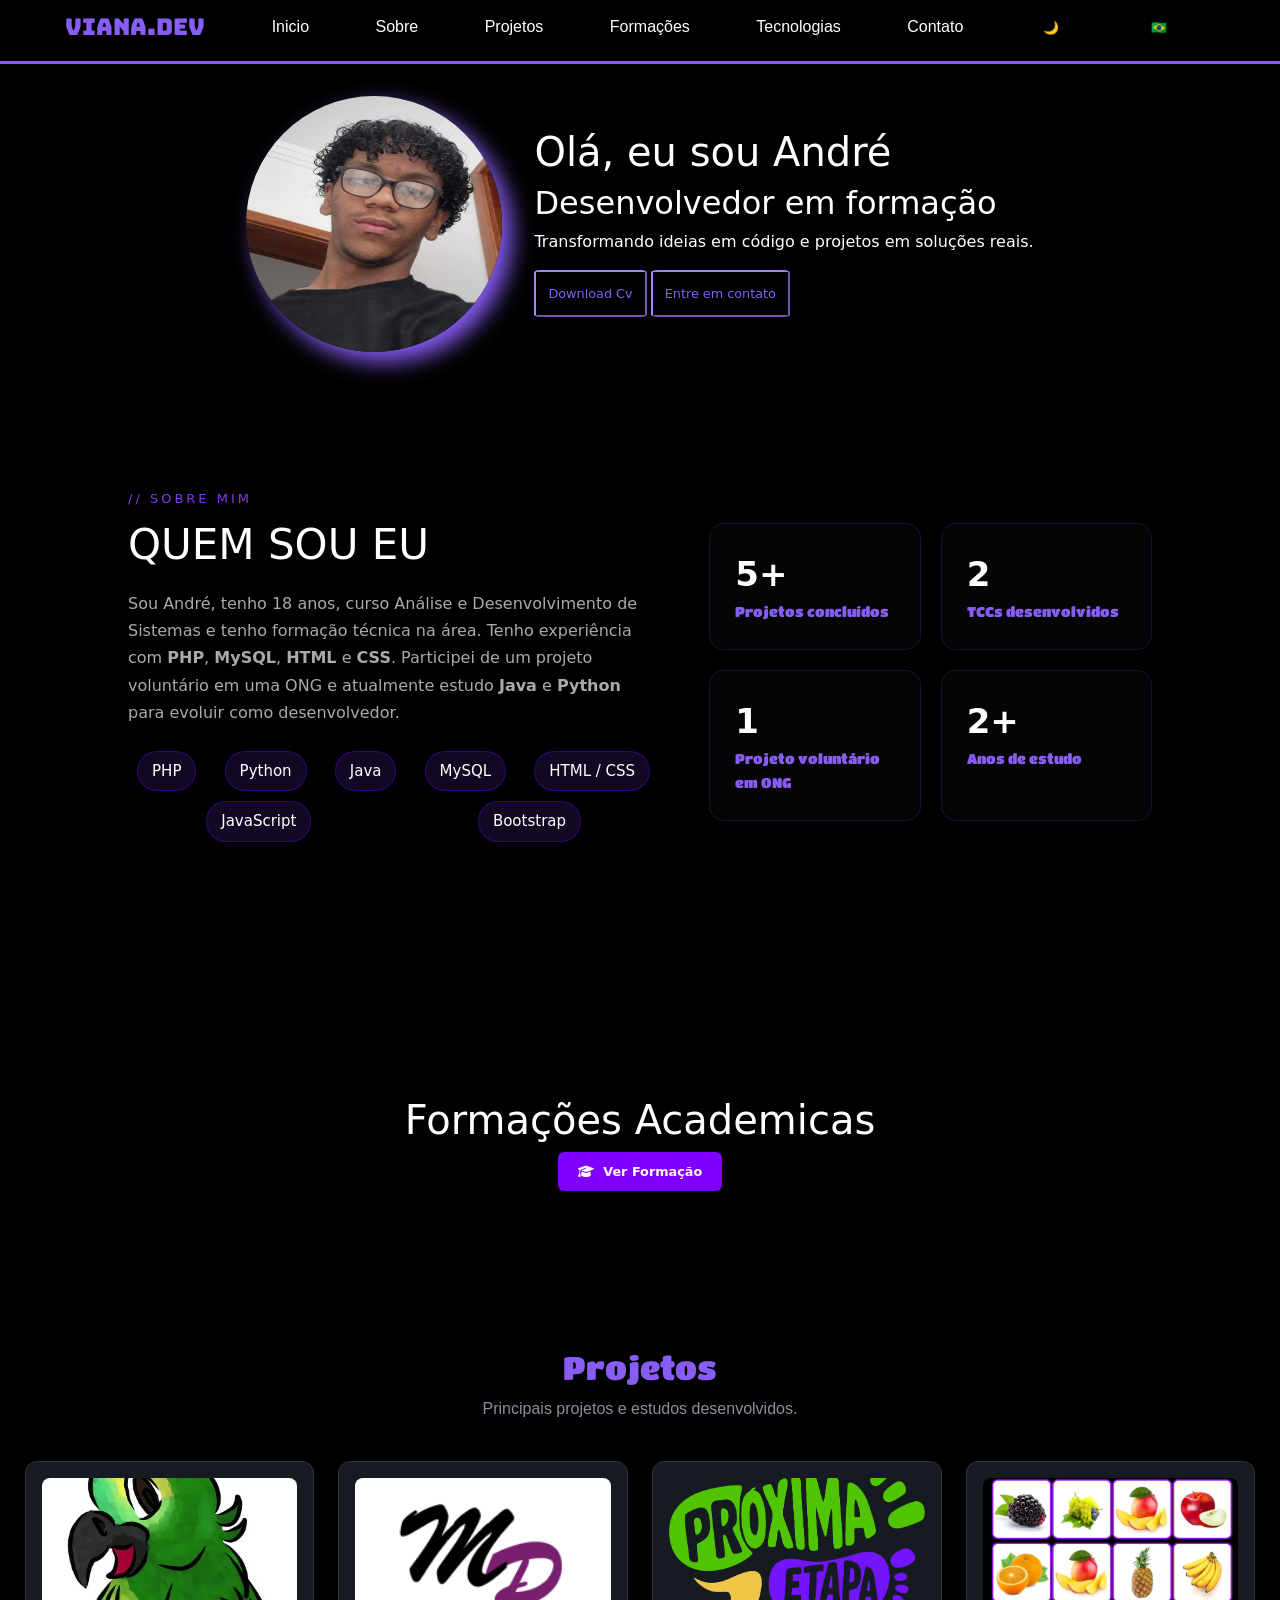
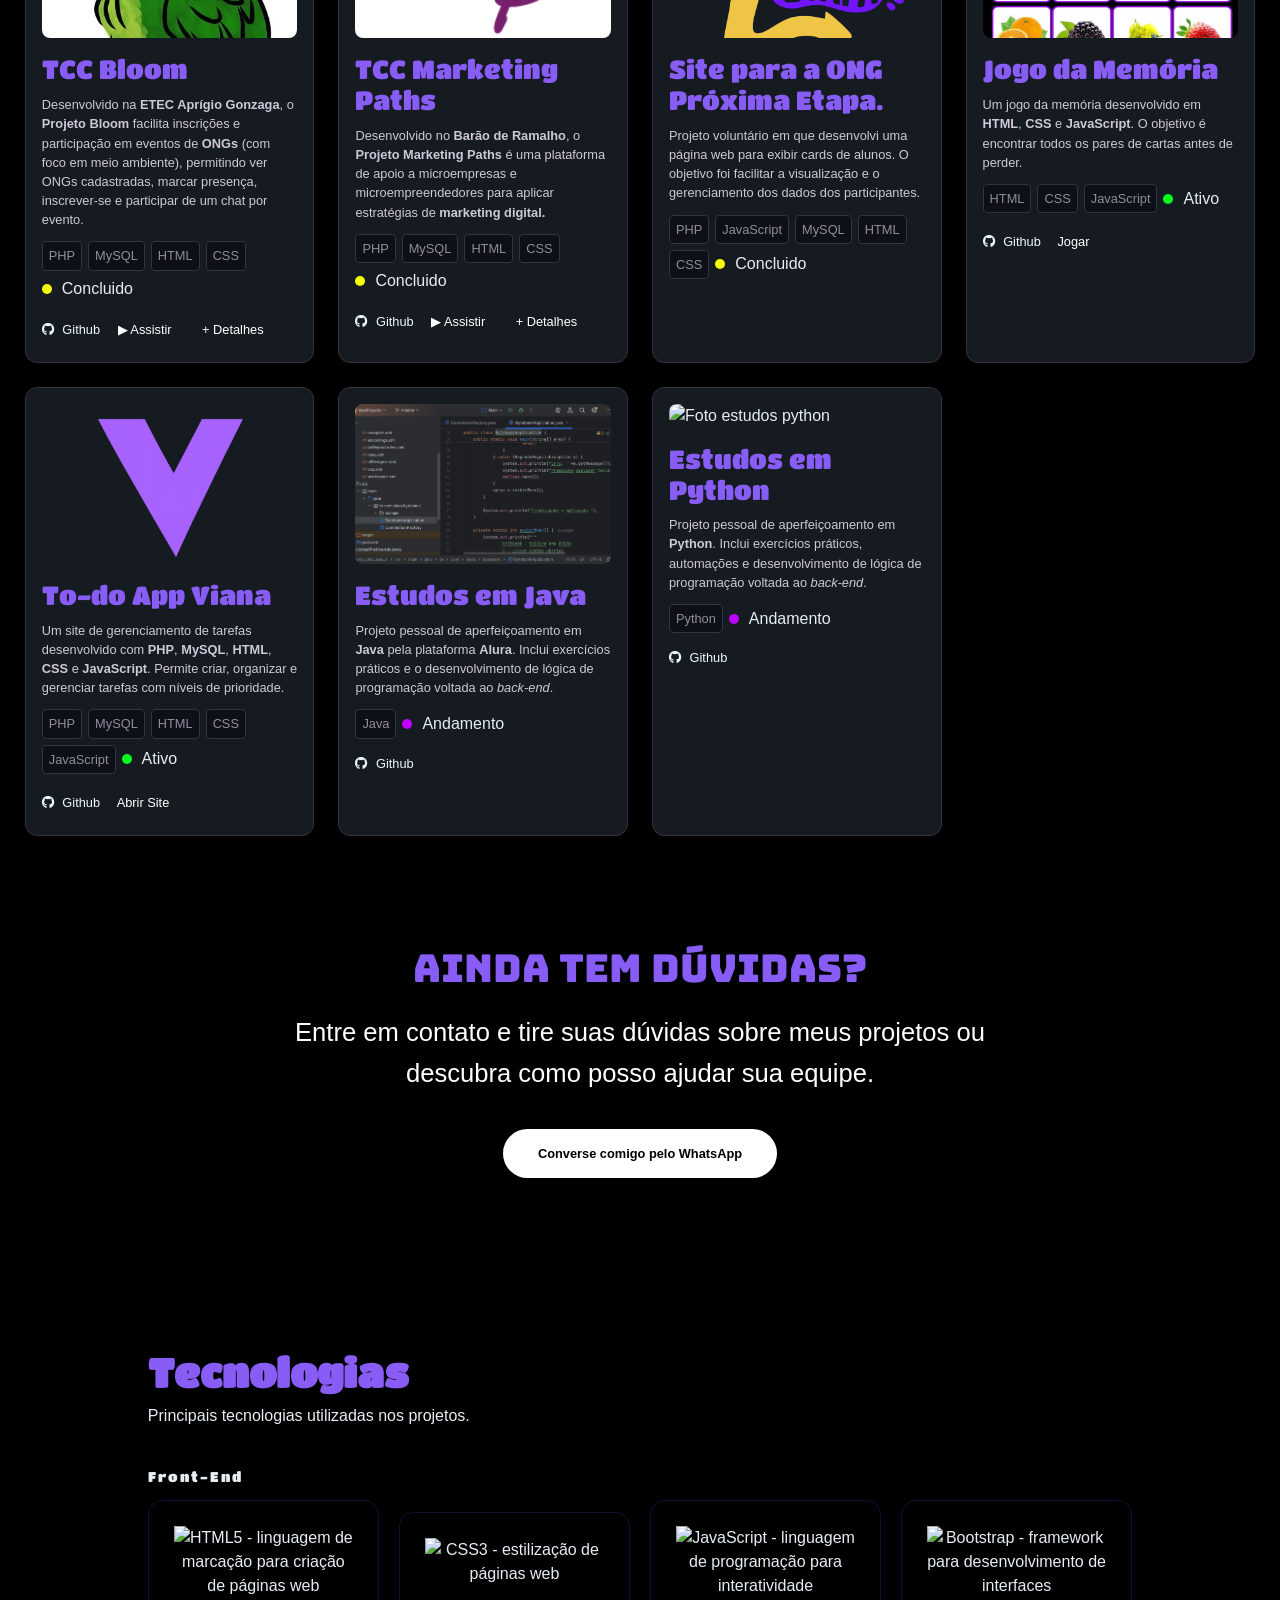
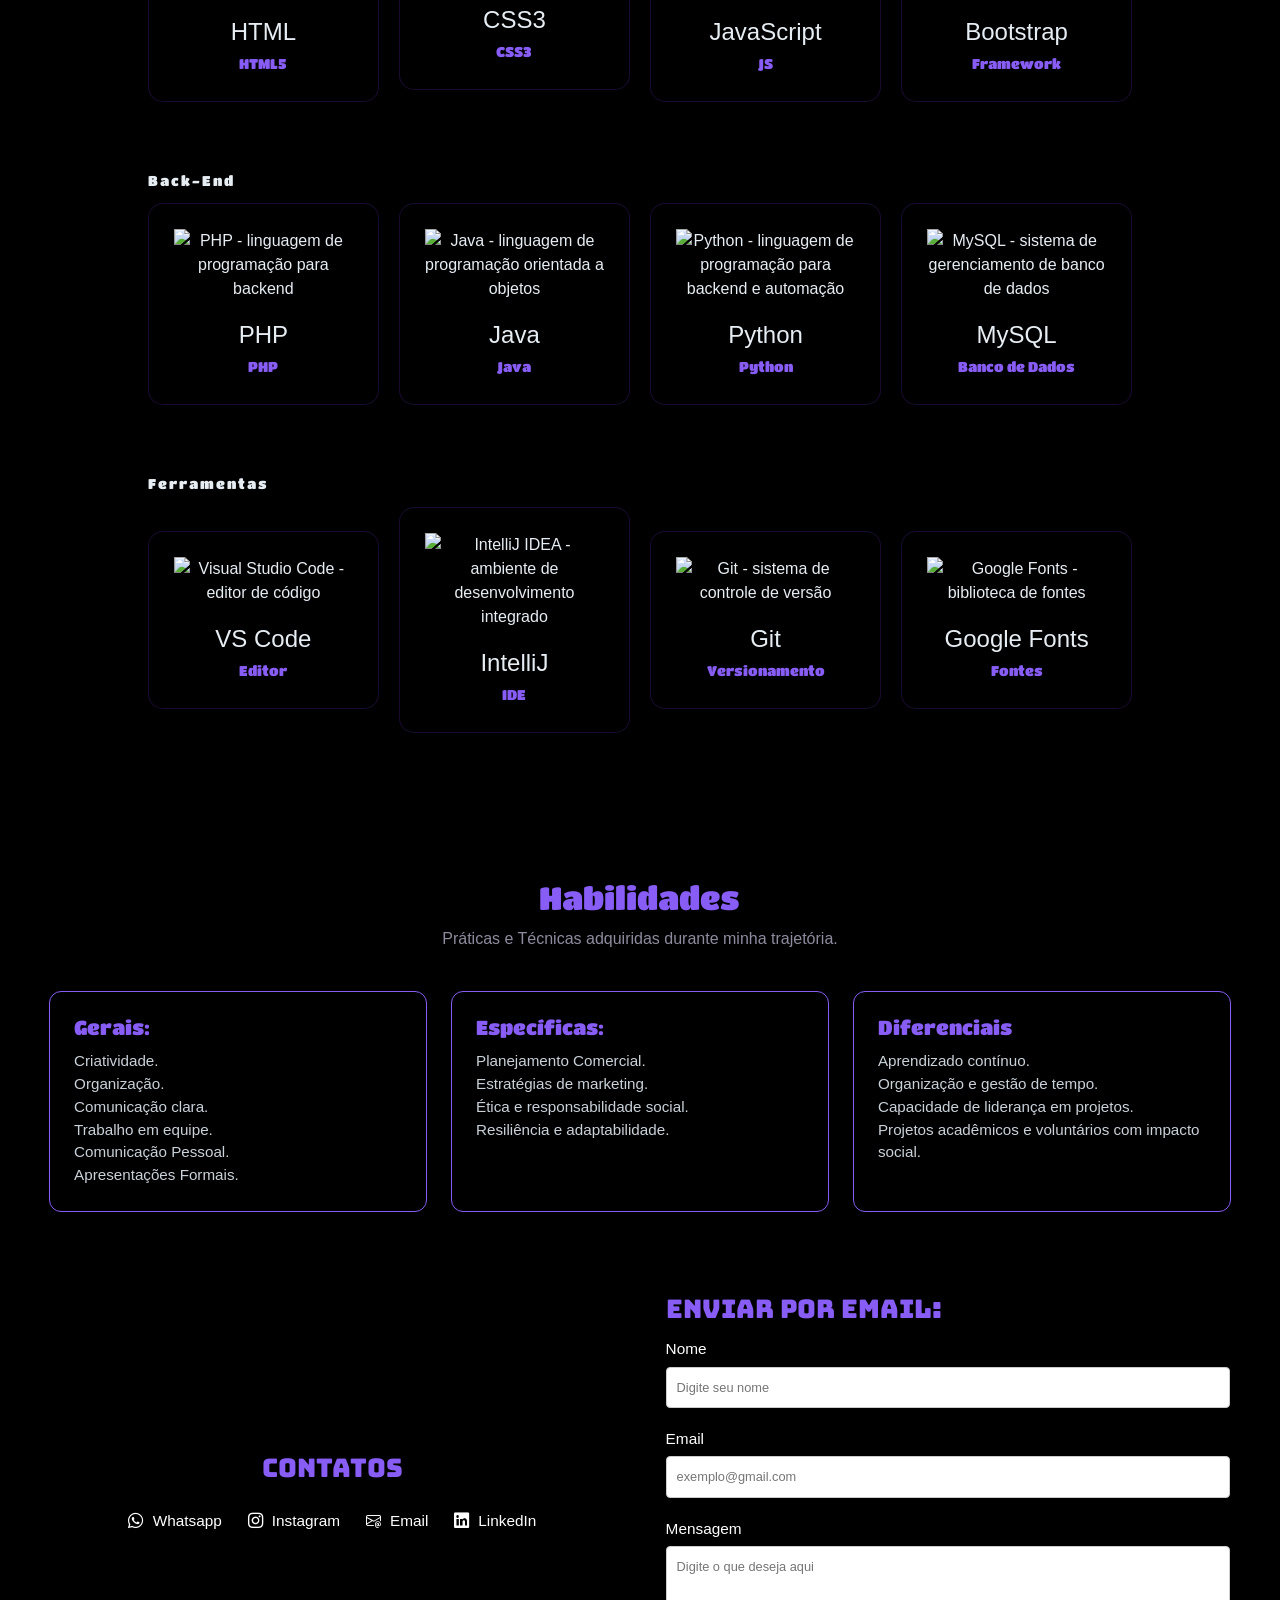
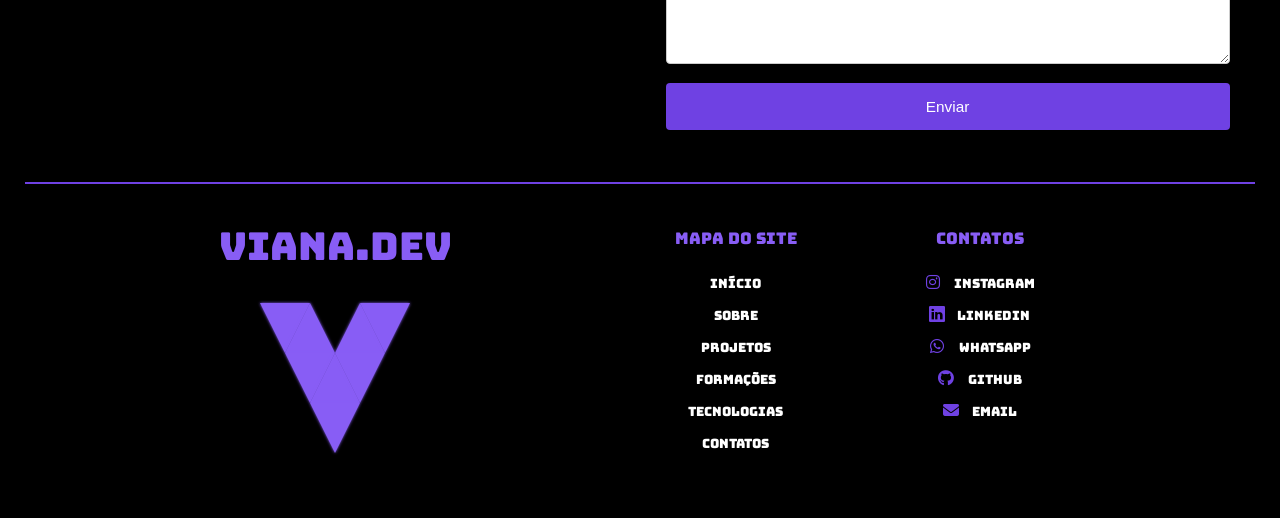
==== index.html @ 014b99c8 "remake" ====
<!DOCTYPE html>
<html lang="pt-br">

<head>
  <meta charset="UTF-8">
  <meta name="viewport" content="width=device-width, initial-scale=1.0">
  <title>Viana.Dev</title>
  <link rel="stylesheet" href="https://cdn.jsdelivr.net/npm/bootstrap-icons@1.13.1/font/bootstrap-icons.min.css">
  <link href="https://cdn.jsdelivr.net/npm/bootstrap@5.3.8/dist/css/bootstrap.min.css" rel="stylesheet"
    integrity="sha384-sRIl4kxILFvY47J16cr9ZwB07vP4J8+LH7qKQnuqkuIAvNWLzeN8tE5YBujZqJLB" crossorigin="anonymous">
  <link rel="stylesheet" href="https://cdnjs.cloudflare.com/ajax/libs/font-awesome/6.5.0/css/all.min.css">
  <link rel="stylesheet" href="css/portifolio.css">
  <link rel="icon" href="img/img/logoV.png">
  <link rel="preconnect" href="https://fonts.googleapis.com">
  <link rel="preconnect" href="https://fonts.gstatic.com" crossorigin>
  <link rel="preconnect" href="https://fonts.googleapis.com/css2?family=Bungee&family=Coiny&family=Montez&display=swap"
    rel="stylesheet">
  <link href="https://fonts.googleapis.com/css2?family=Bungee&family=Coiny&family=Montez&family=Titan+One&display=swap"
    rel="stylesheet">
</head>

<body>
  <div id="loading">

    <div class="triangle-center">

      <div class="containerBOX">
        <div class="Box"></div>
        <div class="Box2"></div>
        <div class="BoxVazio"></div>
        <div class="Box6"></div>
        <div class="Box7"></div>
      </div>

      <div class="containerBOX2">
        <div class="Box3"></div>
        <div class="Box4"></div>
        <div class="Box5"></div>
      </div>

      <div class="containerBOX3">
        <div class="Box8"></div>
      </div>

    </div>
    <p>Carregando...</p>
  </div>
  <div id="content">


    <header class="box-head" role="banner">

      <div class="header-mobile">
        <div class="li-local-img mobile-logo">
          <!--
        <img src="./img/img/logoV.jpeg" aria-label="icone do site" alt="icone do site">
         -->
          <!-- 
Animação de personagem Shikamaru (Naruto).
Fanart não oficial, criada apenas para fins de estudo e demonstração de habilidades.
Direitos autorais: Masashi Kishimoto / Shueisha / Studio Pierrot.
-->

          <!--Retirei a imagem pq uso a animação no lugar dela
        <div class="animbg"></div>
        -->
          <p>VIANA.DEV</p>
        </div>

        <div class="menu-toggle" onclick="openMenu()" name="menu" aria-label="Abrir menu de navegação">
          <span></span>
          <span></span>
          <span></span>
        </div>
      </div>


      <ul id="menu">

        <li class="menu-close" onclick="closeMenu()" name="Botão fechar">✕</li>
        <li class="li-local-img">
          <!--
        <img src="./img/img/logoV.jpeg" aria-label="icone do site" alt="icone do site">
         -->
          <!--Retirei a imagem pq uso a animação no lugar dela
        <div class="animbg"></div>-->
          <!-- 
Animação de personagem Shikamaru (Naruto).
Fanart não oficial, criada apenas para fins de estudo e demonstração de habilidades.
Direitos autorais: Masashi Kishimoto / Shueisha / Studio Pierrot.
-->
          <p>VIANA.DEV</p>
        </li>
        <li><a class="menu-links" href="#Inicio" data-pt="Inicio" data-en="Home" alt="Botão inicio "
          >Inicio</a></li>
        <li><a class="menu-links" href="#about-section" data-pt="Sobre" data-en="About" alt="Botão sobre ">Sobre</a></li>
        <li><a class="menu-links" href="#projetos" data-pt="Projetos" data-en="Projects"
            alt="Botão projetos ">Projetos</a></li>
        <li><a class="menu-links" href="formacao.html" data-pt="Formações" data-en="Formations"
            alt="Botão link para formações" id="linkFormacao"> Formações </a></li>
        <li><a class="menu-links" href="#Tecnologias" data-pt="Tecnologias" data-en="Technologies"
            alt="Botão tecnologias ">Tecnologias</a></li>
        <li><a class="menu-links" href="#contato" data-pt="Contato" data-en="Contact" alt="Botão Contatos ">Contato</a>
        </li>
        <li>
          <button id="toggleTheme" class="btn" alt="Botão para mudar para modo claro/escuro"
            name="Botão para mudar para modo claro/escuro" aria-label="Botão modo escuro/claro">🌙 / ☀️</button>
        </li>
        <li>
          <button id="toggleLang" class="btn" alt="Botão para mudar a linguagem" name="Botão para mudar a linguagem"
            aria-label="Botão de linguagem">🇧🇷</button>
        </li>
        <li>
          <div class="header-mobile">
            <div class="li-local-img mobile-logo">
              <a href="https://github.com/Viana-vv" aria-label="Abrir GitHub em nova aba" target="_blank"><i
                  class="fa-brands fa-github" name="botão github"></i></a>
              <a href="https://wa.me/5511945931935" target="_blank" alt="Link para Whatsapp"><i class="bi bi-whatsapp"
                  name="Botâo Whatsapp"></i></a>
              <a href="https://www.linkedin.com/in/andr%C3%A9-viniciosvian4/" alt="Link para linkedin"
                target="_blank"><i class="bi bi-linkedin" name="Botâo linkedin"></i></a>
            </div>
        </li>
      </ul>
    </header>

    <main role="main">
      <div class="home">
        <div><img class="ImagemPrincipal" src="img/img/minhaImagem.jpeg" alt="MinhaFoto" fetchpriority="high"></div>
        <div class="direcaotxthome">
          <section id="Inicio">
            <h1 data-pt="Olá, eu sou André" data-en="Hello, I'm André">Olá, eu sou André</h1>
            <h2 data-pt="Desenvolvedor em formação" data-en=" Developer in training">Desenvolvedor em formação</h2>
            <p class="sobre" data-pt="Transformando ideias em código e projetos em soluções reais."
              data-en="Turning ideas into code and projects into real solutions.">Transformando ideias em código e
              projetos
              em soluções reais.</p>
            <a href="Cv/CV-andre-vinicios.docx" download>
              <button type="button" class="buttonHead" aria-label="botão download ">
                Download Cv
              </button>
            </a>
            <a href="https://wa.me/5511945931935" target="_blank">
              <button type="button" class="buttonHead" aria-label="botão contato " data-pt=" Entre em contato"
                data-en="talk to me">
                Entre em contato
              </button>
            </a>
          </section>
        </div>
      </div>
    </main>

    &nbsp;

 <section id="about-section" aria-labelledby="about-title">
  <div class="about-container">

    <!-- Texto -->
    <div class="about-content">
      <span class="about-label"
        data-pt="// SOBRE MIM"
        data-en="// ABOUT ME">
        // SOBRE MIM
      </span>

      <h2 id="about-title" class="about-title"
        data-pt="QUEM SOU EU"
        data-en="WHO I AM">
        QUEM SOU EU
      </h2>

      <p class="about-text"
        data-pt="Sou André, tenho 18 anos, curso Análise e Desenvolvimento de Sistemas e tenho formação técnica na área. Tenho experiência com PHP, MySQL, HTML e CSS. Participei de um projeto voluntário em uma ONG e atualmente estudo Java e Python para evoluir como desenvolvedor."
        data-en="I am André, 18 years old, currently studying Systems Analysis and Development with a technical background in the field. I have experience with PHP, MySQL, HTML and CSS. I participated in a volunteer project for an NGO and I am currently studying Java and Python to grow as a developer.">

        Sou André, tenho 18 anos, curso Análise e Desenvolvimento de Sistemas e tenho formação técnica na área.
        Tenho experiência com <strong>PHP</strong>, <strong>MySQL</strong>, <strong>HTML</strong> e <strong>CSS</strong>.
        Participei de um projeto voluntário em uma ONG e atualmente estudo <strong>Java</strong> e <strong>Python</strong> para evoluir como desenvolvedor.
      </p>

      <!-- Tags -->
      <ul class="about-tags">
        <li>PHP</li>
<li>Python</li>
        <li>Java</li>
        <li>MySQL</li>
        <li>HTML / CSS</li>
        <li>JavaScript</li>
        <li>Bootstrap</li>
      </ul>
    </div>

    <!-- Cards -->
    <div class="about-stats">

      <div class="stat-card" tabindex="0">
        <strong>5+</strong>
        <span
          data-pt="Projetos concluídos"
          data-en="Completed projects">
          Projetos concluídos
        </span>
      </div>

      <div class="stat-card" tabindex="0">
        <strong>2</strong>
        <span
          data-pt="TCCs desenvolvidos"
          data-en="Final projects developed">
          TCCs desenvolvidos
        </span>
      </div>

      <div class="stat-card" tabindex="0">
        <strong>1</strong>
        <span
          data-pt="Projeto voluntário em ONG"
          data-en="Volunteer project in NGO">
          Projeto voluntário em ONG
        </span>
      </div>

      <div class="stat-card" tabindex="0">
        <strong>2+</strong>
        <span
          data-pt="Anos de estudo"
          data-en="Years of study">
          Anos de estudo
        </span>
      </div>

    </div>

  </div>
</section>

        <section id="formacoes">
          <div
            style="display: flex; justify-content: center;  align-items: center; padding: 10%;flex-direction: column;">
            <h1 class="formacoes-titulo">Formações Academicas</h1>
            <a href="formacao.html" data-pt="Formações" data-en="Formations" id="linkFormacao2"
              alt="Botão link para formações" class="btn-formacao "><i class="fas fa-graduation-cap"></i> Ver
              Formação</a>
          </div>
        </section>


    <section id="projetos" class="projetos">
      <div class="container">
        <header class="section-header">
          <h2 data-pt="Projetos" data-en="Projects">Projetos</h2>
          <p data-pt="Principais projetos e estudos desenvolvidos." data-en="Main projects and studies developed.">
            Principais projetos e estudos desenvolvidos.</p>
        </header>

        <div class="lista-projetos">
          <!-- Projeto 1: Site para ONG -->
          <div class="projeto">
            <img fetchpriority="auto" src="img/img/pet.jpeg" alt="Projeto TCC Bloom" class="projeto-img">
            <div class="projeto-conteudo">
              <h3 class="projeto-titulo" data-pt="TCC Bloom" data-en="TCC Bloom">TCC Bloom</h3>
              <p class="projeto-descricao"
                data-pt="Desenvolvido na ETEC Aprígio Gonzaga, o Projeto Bloom facilita inscrições e participação em eventos de ONGs (com foco em meio ambiente), permitindo ver ONGs cadastradas, marcar presença, inscrever-se e participar de um chat por evento."
                data-en="Developed at ETEC Aprígio Gonzaga, the TCC Bloom Project facilitates registrations and participation in NGO events (focused on the environment), allowing users to see registered NGOs, mark attendance, sign up, and participate in a chat per event.">
                Desenvolvido na <strong>ETEC Aprígio Gonzaga</strong>, o <strong>Projeto Bloom</strong> facilita
                inscrições e participação em eventos de <strong>ONGs</strong> (com foco em meio ambiente), permitindo
                ver
                ONGs cadastradas, marcar presença, inscrever-se e participar de um chat por evento.
              </p>
              <div class="projeto-tecnologias">
                <span class="tech scroll-ativo">PHP</span>
                <span class="tech scroll-ativo">MySQL</span>
                <span class="tech scroll-ativo">HTML</span>
                <span class="tech scroll-ativo">CSS</span>
                  <div class="status">
    <div class="status_concluido"></div>
    <p>Concluido </p>
      </div>
              </div>
              <a href="https://github.com/Viana-vv/TCC-BLOOM" aria-label="Abrir GitHub em nova aba" target="_blank"><i
                  class="fa-brands fa-github" name="botão github"></i>
                Github</a>
              <!-- Botão que abre o modal -->
              <button type="button" data-bs-toggle="modal" data-bs-target="#videoModal" class="btn"
                data-pt="▶ Assistir " data-en="▶ Watch" aria-label="botão Assistir">
                ▶ Assistir
              </button>
              <!-- Botão que abre o modal de mais informações -->
              <button type="button" data-bs-toggle="modal" data-bs-target="#Modal-detalhes" class="btn"
                data-pt="+ Detalhes" data-en=" + Details" aria-label="botão detalhes">
                + Detalhes
              </button>
            </div>
          </div>

          <article class="projeto">
            <img fetchpriority="auto" src="img/img/icone.png" alt="Projeto TCC Marketing Paths" class="projeto-img">
            <div class="projeto-conteudo">
              <h3 class="projeto-titulo" data-pt="TCC Marketing Paths" data-en="TCC Marketing Paths">TCC Marketing Paths
              </h3>
              <p class="projeto-descricao"
                data-pt="Desenvolvido no Barão de Ramalho, o Projeto Marketing Paths é uma plataforma de apoio a microempresas e microempreendedores para aplicar estratégias de marketing digital."
                data-en="Developed at Barão de Ramalho, the Marketing Paths Project is a platform to support micro-companies and micro-entrepreneurs in applying digital marketing strategies.">
                Desenvolvido no <strong>Barão de Ramalho</strong>, o<strong> Projeto Marketing Paths</strong> é uma
                plataforma de apoio a microempresas e microempreendedores para aplicar estratégias de <strong>marketing
                  digital.</strong>
              </p>
              <div class="projeto-tecnologias">
                <span class="tech scroll-ativo">PHP</span>
                <span class="tech scroll-ativo">MySQL</span>
                <span class="tech scroll-ativo">HTML</span>
                <span class="tech scroll-ativo">CSS</span>
                  <div class="status">
    <div class="status_concluido"></div>
    <p>Concluido </p>
      </div>
              </div>
              <a href="https://github.com/Viana-vv/TCC---Marketing-Paths-" aria-label="Abrir GitHub em nova aba"
                target="_blank"><i class="fa-brands fa-github" name="botão github"></i>
                Github</a>
              <!-- Botão que abre o modal -->
              <button type="button" data-bs-toggle="modal" data-bs-target="#videoModal2" class="btn"
                data-pt="▶ Assistir " data-en="▶ Watch" aria-label="botão Assistir">
                ▶ Assistir
              </button>
              <!-- Botão que abre o modal de mais informações -->
              <button type="button" data-bs-toggle="modal" data-bs-target="#Modal2-detalhes" class="btn"
                data-pt="+ Detalhes" data-en=" + Details" aria-label="botão detalhes">
                + Detalhes
              </button>
            </div>
          </article>

          <article class="projeto">
            <img fetchpriority="auto" src="img/img/LOGO.png" alt="Projeto para a ong proxima etapa" class="projeto-img">
            <div class="projeto-conteudo">
              <h3 class="projeto-titulo" data-pt="Site para a ONG Próxima Etapa."
                data-en="Website for NGO Próxima Etapa.">Site para a ONG Próxima Etapa.</h3>
              <p class="projeto-descricao"
                data-pt="Projeto voluntário em que desenvolvi uma página web para exibir cards de alunos. O objetivo foi facilitar a visualização e o gerenciamento dos dados dos participantes."
                data-en="Volunteer project where I developed a web page to display student cards. The goal was to facilitate visualization and management of participant data.">
                Projeto voluntário em que desenvolvi uma página web para exibir cards de alunos. O objetivo foi
                facilitar
                a visualização e o gerenciamento dos dados dos participantes.
              </p>
              <div class="projeto-tecnologias">
                <span class="tech scroll-ativo ">PHP</span>
                <span class="tech scroll-ativo">JavaScript</span>
                <span class="tech scroll-ativo">MySQL</span>
                <span class="tech scroll-ativo">HTML</span>
                <span class="tech scroll-ativo">CSS</span>
                  <div class="status">
    <div class="status_concluido"></div>
    <p>Concluido </p>
      </div>
              </div>
            </div>
          </article>


          <article class="projeto">
            <img src="img/img/jogoDaMemoria.jpeg" alt="Jogo da Memória" class="projeto-img">
            <div class="projeto-conteudo">
              <h3 class="projeto-titulo" data-pt="Jogo da Memória" data-en="Memory Game">Jogo da Memória</h3>
              <p class="projeto-descricao"
                data-pt="Um jogo da memória desenvolvido em HTML, CSS e JavaScript. O objetivo é encontrar todos os pares de cartas antes de perder."
                data-en="A memory game developed with HTML, CSS and JavaScript. The goal is to find all card pairs before losing.">
                Um jogo da memória desenvolvido em <strong>HTML</strong>, <strong>CSS</strong> e
                <strong>JavaScript</strong>. O objetivo é encontrar todos os pares de cartas antes de perder.
              </p>
              <div class="projeto-tecnologias">
                <span class="tech scroll-ativo">HTML</span>
                <span class="tech scroll-ativo">CSS</span>
                <span class="tech scroll-ativo">JavaScript</span>
                  <div class="status">
    <div class="status_ativo"></div>
    <p>Ativo </p>
      </div>
              </div>
              <a href="https://github.com/Viana-vv/jogoDaMemoria" aria-label="Abrir GitHub em nova aba" target="_blank">
                <i class="fa-brands fa-github" name="botão github"></i> Github
              </a>
              <!-- Botão que abre modal de demonstração -->
              <a href="https://viana-vv.github.io/jogoDaMemoria/" class="btn" data-pt=" Jogar" data-en="Play now"
                aria-label="botão para ir ao link" target="_blank">
                Jogar
              </a>
            </div>
          </article>
<article class="projeto">
  <img src="img/img/logoV.png" alt="Todo App Viana" class="projeto-img">
  
  <div class="projeto-conteudo">
    
    <h3 class="projeto-titulo"
      data-pt="To-do App Viana"
      data-en="To-do App Viana">
      To-do App Viana
    </h3>

    <p class="projeto-descricao"
      data-pt="Um site de gerenciamento de tarefas desenvolvido com PHP, MySQL, HTML, CSS e JavaScript. Permite criar, organizar e gerenciar tarefas com níveis de prioridade."
      data-en="A task management application developed with PHP, MySQL, HTML, CSS and JavaScript. It allows users to create, organize and manage tasks with priority levels.">
      
      Um site de gerenciamento de tarefas desenvolvido com 
      <strong>PHP</strong>, 
      <strong>MySQL</strong>, 
      <strong>HTML</strong>, 
      <strong>CSS</strong> e 
      <strong>JavaScript</strong>. 
      Permite criar, organizar e gerenciar tarefas com níveis de prioridade.
      
    </p>

    <div class="projeto-tecnologias">
      <span class="tech scroll-ativo">PHP</span>
      <span class="tech scroll-ativo">MySQL</span>
      <span class="tech scroll-ativo">HTML</span>
      <span class="tech scroll-ativo">CSS</span>
      <span class="tech scroll-ativo">JavaScript</span>
        <div class="status">
    <div class="status_ativo"></div>
    <p>Ativo </p>
      </div>
    </div>

    <a href="https://github.com/Viana-vv/to-do-app"
       aria-label="Abrir GitHub em nova aba"
       target="_blank">
      <i class="fa-brands fa-github"></i> Github
    </a>

    <!-- Botão para abrir o app -->
    <a href="https://todoappviana.infinityfreeapp.com"
       class="btn"
       data-pt="Abrir App"
       data-en="Open App"
       aria-label="botão para abrir aplicação"
       target="_blank">
      Abrir Site
    </a>

  </div>
  
</article>



          <!-- Projeto: Estudos em Java -->
          <article class="projeto">
            <img fetchpriority="auto"
              src="img/img/IdeaProjects – BytebankApplication.java [bytebank] 10_12_2025 11_23_43.png"
              alt="Foto estudos java" class="projeto-img">
            <div class="projeto-conteudo">
              <h3 class="projeto-titulo" data-pt="Estudos em Java" data-en="Java Studies">Estudos em Java</h3>
              <p class="projeto-descricao"
                data-pt="Projeto pessoal de aperfeiçoamento em Java pela plataforma Alura. Inclui exercícios práticos e o desenvolvimento de lógica de programação voltada ao back-end."
                data-en="Personal project for improving Java skills on the Alura platform. Includes practical exercises and the development of programming logic focused on back-end.">
                Projeto pessoal de aperfeiçoamento em <strong>Java</strong> pela plataforma <strong>Alura</strong>.
                Inclui
                exercícios práticos e o desenvolvimento de lógica de programação voltada ao <em>back-end</em>.
              </p>
              <div class="projeto-tecnologias">
                <span class="tech scroll-ativo">Java</span>
                  <div class="status">
    <div class="status_em_andamento"></div>
    <p>Andamento </p>
      </div>
              </div>
              <a href="https://github.com/Viana-vv/alura-java-projetos-iniciais-" aria-label="Abrir GitHub em nova aba"
                target="_blank"><i class="fa-brands fa-github" name="botão github"></i> Github</a>
            </div>
          </article>
          <!-- Projeto: Estudos em Python -->
<article class="projeto">
  <img fetchpriority="auto"
    src="https://cdn.jsdelivr.net/gh/devicons/devicon@latest/icons/python/python-original.svg"
    alt="Foto estudos python" class="projeto-img">

  <div class="projeto-conteudo">
    <h3 class="projeto-titulo"
      data-pt="Estudos em Python"
      data-en="Python Studies">
      Estudos em Python
    </h3>

    <p class="projeto-descricao"
      data-pt="Projeto pessoal de aperfeiçoamento em Python. Inclui exercícios práticos, automações e desenvolvimento de lógica de programação voltada ao back-end."
      data-en="Personal project focused on improving Python skills. Includes practical exercises, automation and development of programming logic focused on back-end.">
      
      Projeto pessoal de aperfeiçoamento em <strong>Python</strong>.
      Inclui exercícios práticos, automações e desenvolvimento de lógica de programação voltada ao <em>back-end</em>.
    </p>

    <div class="projeto-tecnologias">
      <span class="tech scroll-ativo">Python</span>

      <div class="status">
        <div class="status_em_andamento"></div>
        <p data-pt="Andamento" data-en="In Progress">Andamento</p>
      </div>
    </div>

    <a href="https://github.com/Viana-vv/EstudosPython"
      aria-label="Abrir GitHub em nova aba"
      target="_blank">
      <i class="fa-brands fa-github"></i> Github
    </a>
  </div>
</article>
        </div>
<!-- 
      </div>
    </section>
<section id="github">
  <h2>GitHub</h2>

  <img 
    src="https://ghchart.rshah.org/7c3aed/Viana-vv" 
    alt="Gráfico de contribuições do GitHub nos últimos 12 meses"
    class="github-chart">
</section>
-->

        <section class="cta-agendamento">
          <div class="cta-container">
            <h2 data-pt="Ainda tem dúvidas?" data-en="Still have questions?">Ainda tem dúvidas?</h2>
            <p data-pt="Entre em contato e esclareça suas dúvidas sobre meus projetos ou como posso ajudar sua equipe."
              data-en="Get in touch and clear your doubts about my projects or how I can help your team.">
              Entre em contato e tire suas dúvidas sobre meus projetos ou descubra como posso ajudar sua equipe.
            </p>
            <a href="https://wa.me/+5511945931935" target="_blank" class="cta-botao"
              data-pt="Converse comigo pelo WhatsApp" data-en="Chat with me on WhatsApp">
              Converse comigo pelo WhatsApp
            </a>
          </div>
        </section>

        <section id="tech-section" aria-labelledby="tech-title">
  <header class="tech-header">
    <h2 id="tech-title" class="tech-title"
      data-pt="Tecnologias"
      data-en="Technologies">
      Tecnologias
    </h2>

    <p class="tech-subtitle"
      data-pt="Principais tecnologias utilizadas nos projetos."
      data-en="Main technologies used in projects.">
      Principais tecnologias utilizadas nos projetos.
    </p>
  </header>

  <!-- FRONT-END -->
  <section id="Tecnologias" class="tech-group" aria-labelledby="frontend-title">
    <h3 id="frontend-title" class="tech-category"
      data-pt="Front-End"
      data-en="Front-End">
      Front-End
    </h3>

    <ul class="tech-grid">
      <li class="tech-card" tabindex="0">
        <img class="tech-icon"
          src="https://cdn.jsdelivr.net/gh/devicons/devicon/icons/html5/html5-original.svg"
          alt="HTML5 - linguagem de marcação para criação de páginas web">
        <h4 class="tech-name">HTML</h4>
        <span class="tech-desc">HTML5</span>
      </li>

      <li class="tech-card" tabindex="0">
        <img class="tech-icon"
          src="https://cdn.jsdelivr.net/gh/devicons/devicon/icons/css3/css3-original.svg"
          alt="CSS3 - estilização de páginas web">
        <h4 class="tech-name">CSS3</h4>
        <span class="tech-desc">CSS3</span>
      </li>

      <li class="tech-card" tabindex="0">
        <img class="tech-icon"
          src="https://cdn.jsdelivr.net/gh/devicons/devicon/icons/javascript/javascript-original.svg"
          alt="JavaScript - linguagem de programação para interatividade">
        <h4 class="tech-name">JavaScript</h4>
        <span class="tech-desc">JS</span>
      </li>

      <li class="tech-card" tabindex="0">
        <img class="tech-icon"
          src="https://cdn.jsdelivr.net/gh/devicons/devicon/icons/bootstrap/bootstrap-original.svg"
          alt="Bootstrap - framework para desenvolvimento de interfaces">
        <h4 class="tech-name">Bootstrap</h4>
        <span class="tech-desc"
          data-pt="Framework"
          data-en="Framework">
          Framework
        </span>
      </li>
    </ul>
  </section>

  <!-- BACK-END -->
  <section class="tech-group" aria-labelledby="backend-title">
    <h3 id="backend-title" class="tech-category"
      data-pt="Back-End"
      data-en="Back-End">
      Back-End
    </h3>

    <ul class="tech-grid">
      <li class="tech-card" tabindex="0">
        <img class="tech-icon"
          src="https://cdn.jsdelivr.net/gh/devicons/devicon/icons/php/php-original.svg"
          alt="PHP - linguagem de programação para backend">
        <h4 class="tech-name">PHP</h4>
        <span class="tech-desc">PHP</span>
      </li>

      <li class="tech-card" tabindex="0">
        <img class="tech-icon"
          src="https://cdn.jsdelivr.net/gh/devicons/devicon/icons/java/java-original.svg"
          alt="Java - linguagem de programação orientada a objetos">
        <h4 class="tech-name">Java</h4>
        <span class="tech-desc">Java</span>
      </li>

      <li class="tech-card" tabindex="0">
        <img class="tech-icon"
          src="https://cdn.jsdelivr.net/gh/devicons/devicon/icons/python/python-original.svg"
          alt="Python - linguagem de programação para backend e automação">
        <h4 class="tech-name">Python</h4>
        <span class="tech-desc">Python</span>
      </li>

      <li class="tech-card" tabindex="0">
        <img class="tech-icon"
          src="https://cdn.jsdelivr.net/gh/devicons/devicon/icons/mysql/mysql-original.svg"
          alt="MySQL - sistema de gerenciamento de banco de dados">
        <h4 class="tech-name">MySQL</h4>
        <span class="tech-desc"
          data-pt="Banco de Dados"
          data-en="Database">
          Banco de Dados
        </span>
      </li>
    </ul>
  </section>

  <!-- FERRAMENTAS -->
  <section class="tech-group" aria-labelledby="tools-title">
    <h3 id="tools-title" class="tech-category"
      data-pt="Ferramentas"
      data-en="Tools">
      Ferramentas
    </h3>

    <ul class="tech-grid">
      <li class="tech-card" tabindex="0">
        <img class="tech-icon"
          src="https://cdn.jsdelivr.net/gh/devicons/devicon/icons/vscode/vscode-original.svg"
          alt="Visual Studio Code - editor de código">
        <h4 class="tech-name">VS Code</h4>
        <span class="tech-desc"
          data-pt="Editor"
          data-en="Editor">
          Editor
        </span>
      </li>

      <li class="tech-card" tabindex="0">
        <img class="tech-icon"
          src="https://cdn.jsdelivr.net/gh/devicons/devicon/icons/intellij/intellij-original.svg"
          alt="IntelliJ IDEA - ambiente de desenvolvimento integrado">
        <h4 class="tech-name">IntelliJ</h4>
        <span class="tech-desc">IDE</span>
      </li>

      <li class="tech-card" tabindex="0">
        <img class="tech-icon"
          src="https://cdn.jsdelivr.net/gh/devicons/devicon/icons/git/git-original.svg"
          alt="Git - sistema de controle de versão">
        <h4 class="tech-name">Git</h4>
        <span class="tech-desc"
          data-pt="Versionamento"
          data-en="Version Control">
          Versionamento
        </span>
      </li>

      <li class="tech-card" tabindex="0">
        <img class="tech-icon"
          src="https://cdn.jsdelivr.net/gh/devicons/devicon/icons/google/google-original.svg"
          alt="Google Fonts - biblioteca de fontes">
        <h4 class="tech-name">Google Fonts</h4>
        <span class="tech-desc"
          data-pt="Fontes"
          data-en="Fonts">
          Fontes
        </span>
      </li>
    </ul>
  </section>
</section>
    
        <!-- Seção Habilidades -->
        <section id="Habilidades" class="habilidades">
          <div class="container">
            <header class="section-header">
              <h2 data-pt="Habilidades" data-en="Skills">Habilidades</h2>
              <p data-pt="Práticas e Técnicas adquiridas durante minha trajetória."
                data-en="Practical and Technical skills acquired during my journey.">Práticas e Técnicas adquiridas
                durante minha trajetória.</p>
            </header>

            <div class="lista-habilidades">
              <article class="habilidade">
                <div class="habilidade-conteudo">
                  <h3 class="habilidade-titulo" data-pt="Gerais:" data-en="General:">Gerais: </h3>
                  <p class="habilidade-descricao"
                    data-pt="Criatividade. Organização. Comunicação clara. Trabalho em equipe. Comunicação Pessoal. Apresentações Formais."
                    data-en="Creativity. Organization. Clear communication. Teamwork. Personal communication. Formal presentations.">
                    Criatividade.<br> Organização.<br> Comunicação clara.<br> Trabalho em equipe.<br> Comunicação
                    Pessoal.<br> Apresentações Formais.<br>
                  </p>
                </div>
              </article>

              <article class="habilidade">
                <div class="habilidade-conteudo">
                  <h3 class="habilidade-titulo" data-pt="Específicas:" data-en="Specific:"> Específicas: </h3>
                  <p class="habilidade-descricao"
                    data-pt="Planejamento Comercial. Estratégias de marketing. Ética e responsabilidade social. Resiliência e adaptabilidade."
                    data-en="Business Planning. Marketing Strategies. Ethics and social responsibility. Resilience and adaptability.">
                    Planejamento Comercial.<br> Estratégias de marketing.<br> Ética e responsabilidade social.<br>
                    Resiliência e adaptabilidade.<br>
                  </p>
                </div>
              </article>

              <article class="habilidade">
                <div class="habilidade-conteudo">
                  <h3 class="habilidade-titulo" data-pt="Diferenciais" data-en="Differentials">Diferenciais</h3>
                  <p class="habilidade-descricao"
                    data-pt="Aprendizado contínuo. Organização e gestão de tempo. Capacidade de liderança em projetos. Projetos acadêmicos e voluntários com impacto social."
                    data-en="Continuous learning. Organization and time management. Leadership capacity in projects. Academic and volunteer projects with social impact.">
                    Aprendizado contínuo.<br> Organização e gestão de tempo.<br> Capacidade de liderança em
                    projetos.<br>
                    Projetos acadêmicos e voluntários com impacto social.<br>
                  </p>
                </div>
              </article>
            </div>
          </div>
        </section>





        
        <section id="contato" class="contact-section">
          <!-- Lado esquerdo: links + logo -->
          <div class="contact-left">
            <h1 data-pt="Contatos" data-en="Contacts">Contatos</h1>

            <div class="contact-links">
              <div class="contact-item">
                <a aria-label="link para WhatsApp" href="https://wa.me/5511945931935" target="_blank">
                  <i class="bi bi-whatsapp"></i>
                  <span class="link-text" data-pt="Whatsapp" data-en="WhatsApp">Whatsapp</span>
                </a>
              </div>

              <div class="contact-item">
                <a aria-label="Link para instagram" href="https://www.instagram.com/eeai.viana" target="_blank">
                  <i class="bi bi-instagram"></i>
                  <span class="link-text" data-pt="Instagram" data-en="Instagram">Instagram</span>
                </a>
              </div>

              <div class="contact-item">
                <a aria-label="link para email"
                  href="https://mail.google.com/mail/?view=cm&fs=1&to=andrevinicios2008@gmail.com">
                  <i class="bi bi-envelope-at"></i>
                  <span class="link-text" data-pt="Email" data-en="Email">Email</span>
                </a>
              </div>

              <div class="contact-item">
                <a aria-label="link para linkedin" href="https://www.linkedin.com/in/andr%C3%A9-viniciosvian4/"
                  target="_blank">
                  <i class="bi bi-linkedin"></i>
                  <span class="link-text" data-pt="LinkedIn" data-en="LinkedIn">LinkedIn</span>
                </a>
              </div>
            </div>
          </div>
         
          <!-- Lado direito: formulário -->
          <div class="contact-right">

            <form id="contact-form" class="contact-form" action="https://formsubmit.co/andrevinicios2008@gmail.com"
              method="POST">

              <h1 data-pt="Enviar por email" data-en="Send by email">Enviar por email:</h1>

              <label data-pt="Nome" data-en="Name" for="name">Nome</label>
              <input type="text" id="name" name="name" required placeholder="Digite seu nome">

              <label for="email">Email</label>
              <input type="email" id="email" name="email" required placeholder="exemplo@gmail.com">

              <label data-pt="Mensagem" data-en="Message" for="message">Mensagem</label>
              <textarea id="message" name="message" rows="5" required placeholder="Digite o que deseja aqui"></textarea>

              <!-- CONFIGURAÇÕES DO FORMSUBMIT -->
              <input type="hidden" name="_captcha" value="false">
              <input type="hidden" name="_subject" value="Nova mensagem do site">
              <input type="hidden" name="_template" value="table">

              <button data-pt="Enviar" data-en="Send" type="submit" class="send-btn">Enviar</button>
            </form>

            <!-- Mensagem de sucesso -->
            <p id="thank-you" class="thank-yo" data-pt="Obrigado! Sua mensagem foi enviada com sucesso."
              data-en="Thank you! Your message has been sent successfully.">
              Obrigado! Sua mensagem foi enviada com sucesso.
            </p>

          </div>
        </section>


        <footer class="site-footer" role="contentinfo">
          <div class="footer-container">

            <div style="display: flex; flex-direction: column; text-align: center;">
              <h1 class="txtname">Viana.dev</h1>
              <!-- Logo -->
              <div class="footer-logo">
                <!--  <img src="img/img/icone.jpg" alt="Logo do site">-->

                <div class="bg">
                  <div class="triangle-row2-center">

                    <div class="triRow">
                      <div class="triA"></div>
                      <div class="triB"></div>
                      <div class="triEmpty"></div>
                      <div class="triF"></div>
                      <div class="triG"></div>
                    </div>

                    <div class="triRow2">
                      <div class="triC"></div>
                      <div class="triD"></div>
                      <div class="triE"></div>
                    </div>

                    <div class="triRow3">
                      <div class="triH"></div>
                    </div>

                  </div>
                </div>
                <!-- 
Animação de personagem Shikamaru (Naruto).
Fanart não oficial, criada apenas para fins de estudo e demonstração de habilidades.
Direitos autorais: Masashi Kishimoto / Shueisha / Studio Pierrot.
-->

              </div>
            </div>

            <!-- Mapa do site + contatos -->
            <div class="footer-center">

              <!-- Mapa do site -->
              <div class="footer-map">
                <h3 data-pt="Mapa do Site" data-en="Site Map">Mapa do Site</h3>
                <ul>
                  <li><a href="#Inicio" data-pt="Início" data-en="Home" aria-label="link voltar ao inicio">Início</a>
                  </li>
                  <li><a href="#sobre" data-pt="Sobre" data-en="About" aria-label="link sobre">Sobre</a></li>
                  <li><a href="#projetos" data-pt="Projetos" data-en="Projects" aria-label="link proojetos">Projetos</a>
                  </li>
                  <li><a href="formacao.html" data-pt="Formações" data-en="Formations" alt="Botão link para formações"
                      id="linkFormacao3"> Formações </a></li>
                  <li><a href="#Tecnologias" data-pt="Tecnologias" data-en="Technologies"
                      aria-label="link tecnologias">Tecnologias</a></li>
                  <li><a href="#contato" data-pt="Contatos" data-en="Contacts" aria-label="link contatos">Contatos</a>
                  </li>
                </ul>
              </div>

              <!-- Contatos -->
              <div class="footer-contacts">
                <h3 data-pt="Contatos" data-en="Contacts">Contatos</h3>
                <ul>
                  <li>
                    <i class="fab fa-instagram"></i>
                    <a href="https://www.instagram.com/eeai.viana" target="_blank" data-pt="Instagram"
                      data-en="Instagram">Instagram</a>
                  </li>
                  <li>
                    <i class="bi bi-linkedin" name="Botão linkedin"></i>
                    <a href="https://www.linkedin.com/in/andre-viana-dev" target="_blank" data-pt="LinkedIn"
                      data-en="LinkedIn">LinkedIn</a>
                  </li>
                  <li>
                    <i class="fab fa-whatsapp"></i>
                    <a href="https://wa.me/5511945931935" target="_blank" data-pt="WhatsApp"
                      data-en="WhatsApp">WhatsApp</a>
                  </li>
                  <li>
                    <i class="fa-brands fa-github" name="botão github"></i>
                    <a href="https://github.com/Viana-vv" target="_blank" aria-label="Abrir GitHub em nova aba"
                      data-pt="Github" data-en="GitHub">Github</a>
                  </li>
                  <li>
                    <i class="fas fa-envelope"></i>
                    <a href="https://mail.google.com/mail/?view=cm&fs=1&to=andrevinicios2008@gmail.com" target="_blank"
                      data-pt="Email" data-en="Email">Email</a>
                  </li>
                </ul>
              </div>
            </div>

            <!-- Talvez eu reutilize essa parte em algum momento-->

            <!-- Informações extras 
    <div class="footer-info">
      <h3 data-pt="Funcionalidades extras" data-en="Extra Features">Funcionalidades extras</h3>
      <ul>
        <li>
          <button id="toggleTheme2" class="btn" alt="Botão para mudar para modo claro/escuro" name="Botão para mudar para modo claro/escuro" aria-label="Botão modo escuro/claro" data-pt="🌙 / ☀️" data-en="🌙 / ☀️">🌙 / ☀️</button>
        </li>
        <li>
          <button id="toggleLang2" class="btn" alt="Botão para mudar a linguagem" name="Botão para mudar a linguagem" aria-label="Botão de linguagem" data-pt="🇧🇷" data-en="🇺🇸">🇧🇷</button>
        </li>
      </ul>
    </div>
mais 
  </div>
-->
            <!-- Rodapé
  <div class="footer-bottom">
    <p data-pt="Desenvolvido por VIANA | " data-en="Developed by VIANA | ">Desenvolvido por VIANA | <a href="https://viana-vv.github.io/portfolio/" target="_blank" data-pt="Conhecer" data-en="See Portfolio">Conhecer</a></p>
    <p><a href="#inicio" class="back-to-top" data-pt="Voltar ao topo ↑" data-en="Back to top ↑">Voltar ao topo ↑</a></p>
  </div>
   inferior -->
        </footer>


        <!-- Modal -->
        <div class="modal fade" id="videoModal" tabindex="-1" aria-labelledby="meuModalLabel" aria-hidden="true">
          <div class="modal-dialog">
            <div class="modal-content">
              <div class="modal-header">
                <h5 class="modal-title" id="meuModalLabel" data-pt="Video mostrando o site e responsividade"
                  data-en="Video demonstrating the website and its responsiveness">Video mostrando o site e
                  responsividade
                </h5>
                <button type="button" class="btn-close" data-bs-dismiss="modal" aria-label="Fechar"></button>
              </div>
              <div class="modal-body">


                <!-- Player embutido -->
                <div id="video1" style="margin-top:20px;" class="video-container">
                  <iframe src="https://www.youtube.com/embed/-VnvoOHFIyg" frameborder="0" allowfullscreen>
                  </iframe>
                </div>


              </div>
              <div class="modal-footer">
                <button type="button" class="btn btn-secondary" data-bs-dismiss="modal" data-pt="Fechar"
                  data-en="Close">Fechar</button>
              </div>
            </div>
          </div>
        </div>
        <!-- Modal -->
        <div class="modal fade" id="videoModal2" tabindex="-1" aria-labelledby="meuModalLabel" aria-hidden="true">
          <div class="modal-dialog">
            <div class="modal-content">
              <div class="modal-header">
                <h5 class="modal-title" id="meuModalLabel" data-pt="Video mostrando o site e responsividade"
                  data-en="Video demonstrating the website and its responsiveness">Video mostrando o site e
                  responsividade
                </h5>
                <button type="button" class="btn-close" data-bs-dismiss="modal" aria-label="Fechar"></button>
              </div>
              <div class="modal-body">
                <!-- Player embutido -->
                <div id="video2" style="margin-top:20px;" class="video-container">
                  <iframe src="https://www.youtube.com/embed/RwzgFS8MGlI" frameborder="0" allowfullscreen>
                  </iframe>
                </div>
              </div>
              <div class="modal-footer">
                <button type="button" class="btn btn-secondary" data-bs-dismiss="modal" data-pt="Fechar"
                  data-en="Close">Fechar</button>
              </div>
            </div>
          </div>
        </div>
        <!-- Modal -->
        <div class="modal fade" id="Modal-detalhes" tabindex="-1" aria-labelledby="meuModalLabel" aria-hidden="true">
          <div class="modal-dialog">
            <div class="modal-content">
              <div class="modal-header">
                <h5 class="modal-title" id="meuModalLabel" data-pt="BLOOM – Sistema de inscrições para eventos de ONGs"
                  data-en="BLOOM – Registration system for NGO events">BLOOM – Sistema de inscrições para eventos de
                  ONGs
                </h5>
                <button type="button" class="btn-close" data-bs-dismiss="modal" aria-label="Fechar"></button>
              </div>
              <div class="modal-body">
                <p data-pt="BLOOM é um site desenvolvido para simplificar o processo de inscrição em eventos de ONGs, reduzindo burocracia e melhorando a experiência dos participantes."
                  data-en="BLOOM is a website developed to simplify the registration process for NGO events, reducing bureaucracy and improving the participant experience.">
                  <strong> BLOOM</strong> é um site desenvolvido para simplificar o processo de inscrição em eventos de
                  ONGs, reduzindo burocracia e melhorando a experiência dos participantes.
                </p>
                <p data-pt="Minhas contribuições: desenvolvimento completo do backend e frontend, garantindo integração entre interface e banco de dados; implementação de CRUD para gerenciamento de participantes e eventos; aplicação de regras de negócio para diferentes perfis de usuários, controlando acesso e permissões."
                  data-en="My contributions: full backend and frontend development, ensuring integration between interface and database; implementation of CRUD to manage participants and events; application of business rules for different user profiles, controlling access and permissions.">
                  <strong>Minhas contribuições:</strong>
                  Desenvolvimento completo backend e frontend, garantindo integração entre interface e banco de dados
                  Implementação de <strong>CRUD</strong> para gerenciamento de participantes e eventos
                  Aplicação de regras de negócio para diferentes perfis de usuários, controlando acesso e permissões
                </p>
                <p data-pt="Tecnologias: PHP, HTML, CSS, MySQL, PHPMyAdmin."
                  data-en="Technologies: PHP, HTML, CSS, MySQL, PHPMyAdmin."><strong>Tecnologias:</strong>PHP, HTML,
                  CSS,
                  MySQL, PHPMyAdmin</p>
              </div>
              <div class="modal-footer">
                <button type="button" class="btn btn-secondary" data-bs-dismiss="modal" data-pt="Fechar"
                  data-en="Close">Fechar</button>
              </div>
            </div>
          </div>
        </div>
        <!-- Modal -->
        <div class="modal fade" id="Modal2-detalhes" tabindex="-1" aria-labelledby="meuModalLabel" aria-hidden="true">
          <div class="modal-dialog">
            <div class="modal-content">
              <div class="modal-header">
                <h5 class="modal-title" id="meuModalLabel"
                  data-pt="Marketing Paths – Plataforma para microempreendedores e pequenas empresas"
                  data-en="Marketing Paths – Platform for micro-entrepreneurs and small businesses">Marketing Paths –
                  Plataforma para microempreendedores e pequenas empresas
                </h5>
                <button type="button" class="btn-close" data-bs-dismiss="modal" aria-label="Fechar"></button>
              </div>
              <div class="modal-body">
                <p data-pt="Marketing Paths é uma plataforma acadêmica que auxilia microempreendedores e pequenas empresas a organizar e acompanhar suas ações de marketing, com registro de conteúdos e atividades."
                  data-en="Marketing Paths is an academic platform that helps microentrepreneurs and small businesses organize and track their marketing actions, with content and activity logging.">
                  <strong> Marketing Paths</strong> é uma plataforma acadêmica que auxilia microempreendedores e
                  pequenas
                  empresas a
                  organizar e acompanhar suas ações de marketing, com registro de conteúdos e atividades.
                </p>
                <p data-pt="Minhas contribuições: desenvolvimento completo do backend e frontend, integrando todas as funcionalidades com o banco de dados; implementação de CRUD para gerenciamento de conteúdos, usuários e campanhas; aplicação de regras de negócio com fluxos distintos para diferentes tipos de usuários; desenvolvimento, manutenção e programação do banco de dados via PHPMyAdmin; integração com bibliotecas externas e JavaScript para funcionalidades dinâmicas; sistema responsivo; implementação de validação de dados e autenticação básica."
                  data-en="My contributions: full backend and frontend development, integrating all functionalities with the database; CRUD implementation for managing content, users, and campaigns; application of business rules with different flows for user types; database development and maintenance via PHPMyAdmin; integration with external libraries and JavaScript for dynamic functionality; responsive system; data validation and basic authentication.">
                  <strong>Minhas contribuições:</strong> Desenvolvimento completo backend e frontend, integrando todas
                  as
                  funcionalidades
                  com banco de dados Implementação de <strong>CRUD</strong> para gerenciamento de conteúdos, usuários e
                  campanhas Aplicação
                  de regras de negócio, definindo fluxos distintos para diferentes tipos de usuários Desenvolvimento,
                  manutenção e programação de banco de dados via PHPMyAdmin Integração com bibliotecas externas e
                  JavaScript, garantindo funcionalidade dinâmica Sistema responsivo para diferentes dispositivos
                  Implementação de validação de dados e autenticação básica
                </p>
                <p data-pt="Tecnologias: PHP, PHPMyAdmin, HTML, CSS, JavaScript, MySQL."
                  data-en="Technologies: PHP, PHPMyAdmin, HTML, CSS, JavaScript, MySQL."> <strong>Tecnologias:</strong>
                  PHP, PHPMyAdmin, HTML, CSS,
                  JavaScript, MySQL</p>
              </div>
              <div class="modal-footer">
                <button type="button" class="btn btn-secondary" data-bs-dismiss="modal" data-pt="Fechar"
                  data-en="Close">Fechar</button>
              </div>
            </div>
          </div>
        </div>
        <div id="modal" class="modal-links">
          <div class="modal-content-links">
            <div class="directionModal">
              <div style="flex-direction: column;">
                <div class="triangle-row2-center">

                  <div class="triRow">
                    <div class="triA"></div>
                    <div class="triB"></div>
                    <div class="triEmpty"></div>
                    <div class="triF"></div>
                    <div class="triG"></div>
                  </div>

                  <div class="triRow2">
                    <div class="triC"></div>
                    <div class="triD"></div>
                    <div class="triE"></div>
                  </div>

                  <div class="triRow3">
                    <div class="triH"></div>
                  </div>

                </div>


                <p style=" color: rgb(136, 93, 245);;">Viana.Dev</p>

                <p data-pt="Este link será aberto em uma nova aba. Deseja continuar?"
                  data-en="This link will open in a new tab. Do you want to continue?">Este link será aberto em uma nova
                  aba.
                  Deseja continuar?</p>
                <button class="buttonlink" id="confirmar" data-pt="Sim" data-en="Yes">Sim</button>
                <button class="buttonlink" id="cancelar" data-pt="Não" data-en="Close">Não</button>

              </div>
            </div>
          </div>
        </div>
      </div>
      <!-- JS do Bootstrap (bundle inclui Popper) -->
      <script src="https://cdn.jsdelivr.net/npm/bootstrap@5.3.0/dist/js/bootstrap.bundle.min.js"></script>

      <!--   <div class="cursor-glow"></div>-->
      <!--Cursor com cores acima-->


      <!--Todo o js está nesse arquivo-->
      <script src="js/portfolio.js" defer></script>
      <!-- Overlay da animação -->
      <div id="overlay">
        <div
          style="display: flex; align-items: center; text-align: center; justify-content: center; flex-direction: column;">
          <div class="triangle-row2-center">

            <div class="triRow">
              <div class="triA"></div>
              <div class="triB"></div>
              <div class="triEmpty"></div>
              <div class="triF"></div>
              <div class="triG"></div>
            </div>

            <div class="triRow2">
              <div class="triC"></div>
              <div class="triD"></div>
              <div class="triE"></div>
            </div>

            <div class="triRow3">
              <div class="triH"></div>
            </div>
          </div>

        </div>
      </div>

</div>


</body>

</html>
---- css/portifolio.css ----
body {
  background-color: rgb(0, 0, 0);
  color: rgb(255, 255, 255);
  transition: background-color 1.0s ease, color 0.4s ease;
}

#github {
  padding: 60px 10%;
  text-align: center;
}

.github-chart {
  width: 100%;
  max-width: 900px;
  margin-top: 30px;
  border-radius: 10px;
}

.github-chart {
  box-shadow: 0 0 20px rgba(179, 0, 255, 0.3);
}

/* SECTION */
#about-section {
  color: #fff;
  padding: 80px 10%;
}

/* LAYOUT */
.about-container {
  display: grid;
  grid-template-columns: 1.2fr 1fr;
  gap: 50px;
  align-items: center;
}

/* TEXTO */
.about-label {
  color: #7c3aed;
  letter-spacing: 3px;
  font-size: 13px;
}

.about-title {
  font-size: 42px;
  margin: 10px 0 20px;
}

.about-text {
  color: #aaa;
  line-height: 1.7;
  max-width: 520px;
}

/* TAGS */
.about-tags {
  display: flex;
  flex-wrap: wrap;
  gap: 10px;
  margin-top: 25px;
  list-style: none;
  padding: 0;
}

.about-tags li {
  background: rgba(124, 58, 237, 0.15);
  border: 1px solid rgba(93, 0, 255, 0.4);
  padding: 8px 14px;
  border-radius: 20px;
  font-size: 15px;
  transition: 0.3s;
}

.about-tags li:hover {
  background:rgb(136, 93, 245);
}

/* CARDS */
.about-stats {
  display: grid;
  grid-template-columns: repeat(2, 1fr);
  gap: 20px;
}

.stat-card {
  background: rgba(255, 255, 255, 0.02);
  border: 1px solid rgba(124, 58, 237, 0.2);
  border-radius: 15px;
  padding: 25px;
  transition: 0.3s;
}

/* NÚMERO */
.stat-card strong {
  display: block;
  font-size: 34px;
  color: #ffffff;
}

/* TEXTO */
.stat-card span {
  color: rgb(136, 93, 245);
  font-family: "Titan One", sans-serif;
  font-size: 14px;
}

/* HOVER */
.stat-card:hover {
  transform: translateY(-5px);
  border-color: #7c3aed;
  box-shadow: 0 0 20px rgba(124, 58, 237, 0.3);
}

/* FOCO (ACESSIBILIDADE) */
.stat-card:focus {
  outline: 2px solid #7c3aed;
  outline-offset: 4px;
}

/* RESPONSIVO */
@media (max-width: 900px) {
  .about-container {
    grid-template-columns: 1fr;
  }
}

@media (max-width: 500px) {
  #about-section {
    padding: 50px 6%;
  }

  .about-title {
    font-size: 30px;
  }

  .about-stats {
    grid-template-columns: 1fr;
  }
}
.triangle-row2-center{
    display:flex;
    flex-direction:column;
    justify-content:center;
    align-items:center;
    height:200px;
}


.triRow,
.triRow2,
.triRow3{
    display:flex;
    justify-content:center;
    align-items:center;
}

/* TRIANGULOS */

.triA,
.triB,
.triC,
.triD,
.triE,
.triF,
.triG,
.triH{

    width:0;
    height:0;

    border-left:25px solid transparent;
    border-right:25px solid transparent;
    border-bottom:50px solid  rgb(136, 93, 245);

    filter: drop-shadow(0 0 1.5px  rgb(136, 93, 245));

    animation: aparecer 2s infinite;
}

/* TRIANGULO VAZIO */

.triEmpty{
    
    width:0;
    height:0;

    border-left:25px solid transparent;
    border-right:25px solid transparent;
    border-bottom:50px solid transparent;

    filter: drop-shadow(0 0 1.5px  rgb(136, 93, 245));
}

/* POSIÇÃO PARA FORMAR O V */

.triA { transform:rotate(180deg) translateX(-50px); animation-delay:0s;}
.triB { transform:translateX(25px); animation-delay:0.3s;}
.triC { transform:rotate(180deg) translateX(-25px); animation-delay:0.6s;}
.triD { animation-delay:0.9s;}
.triE { transform:rotate(180deg) translateX(25px); animation-delay:1.2s;}
.triF { transform:translateX(-25px); animation-delay:1.5s;}
.triG { transform:rotate(180deg) translateX(50px); animation-delay:1.8s;}
.triH { transform:rotate(180deg); animation-delay:2.1s;}

/* ANIMAÇÃO */

@keyframes aparecer{
    0%{
        opacity:0;
        scale:0;
    }

    50%{
        opacity:1;
        scale:1;
    }

    100%{
        opacity:0;
        scale:0;
    }
}


.containerBOX,
.containerBOX2,
.containerBOX3{
    display:flex;
    justify-content:center;
    align-items:center;
}

.Box,
.Box2,
.Box3,
.Box4,
.Box5,
.Box6,
.Box7,
.Box8{

    width:0;
    height:0;

    border-left:25px solid transparent;
    border-right:25px solid transparent;
    border-bottom:50px solid rgb(136, 93, 245);

    filter: drop-shadow(0 0 1.5px rgb(136, 93, 245));

    animation: sumir 1s forwards;
}

.BoxVazio{
    
    width:0;
    height:0;

    border-left:25px solid transparent;
    border-right:25px solid transparent;
    border-bottom:50px solid transparent;

    filter: drop-shadow(0 0 1.5px rgb(6, 6, 6));
}

/* transforms */
.Box  { transform:rotate(180deg) translateX(-50px); animation-delay:1.9s; }

.Box2 { transform:translateX(25px); animation-delay:1.68s; }

.Box3 { transform:rotate(180deg) translateX(-25px); animation-delay:1.48s; }

.Box4 { animation-delay:1.20s; }

.Box5 { transform:rotate(180deg) translateX(25px); animation-delay:0.8s; }

.Box6 { transform:translateX(-25px); animation-delay:1.32s; }

.Box7 { transform:rotate(180deg) translateX(50px); animation-delay:1.9s; }

.Box8 { transform:rotate(180deg); animation-delay:0.4s; }

.triangle-center{
    display:flex;
    flex-direction:column;
    justify-content:center;
    align-items:center;

}

/* animação */

@keyframes sumir{
    0%{
        opacity:1;
        border-bottom-color:black;
        transform:scale(1);
    }



    50%{
         opacity:0.5;
     border-bottom-color:rgb(153, 0, 255);
    }

    80%{
        border-bottom-color:transparent; /* perde o preenchimento */
    }

    100%{
        opacity:0;
        transform:scale(0);
        border-bottom-color:transparent;
    }
}

#overlay {
  position: fixed;
  top: 0; left: 0;
  width: 100vw;
  height: 100vh;
  background: rgb(0, 0, 0);
  display: flex;
  justify-content: center;
  align-items: center;
  transform: translateY(100%);
  opacity: 0;
  z-index: 9999;
  transition: transform 0.6s ease, opacity 0.6s ease;
}

#overlay.active {
  transform: translateY(0);
  opacity: 1;
}
#overlay p{
      font-size: 2vw;
    margin-bottom: 20px;
   color: rgb(136, 93, 245);
  font-family: "Titan One", sans-serif;
}

#overlay img {
  width: 200px;
  height: 150px;
  animation: subir 0.6s forwards;
}

@keyframes subir {
  0% { transform: translateY(100px); opacity: 0; }
  100% { transform: translateY(0); opacity: 1; }
}
.btn-formacao {
    display: inline-block;
    padding: 10px 20px;
    background: #8000ff;
    color: #fff;
    text-decoration: none;
    border-radius: 6px;
    font-weight: bold;
    transition: 0.2s;
}
.btn-formacao:hover {
    background: #5e00aa;
}
/* Cursos lado a lado */
.curso-categorias {
  display: flex;
  gap: 20px;
  flex-wrap: wrap;
}

.curso-categorias > div {
  flex: 1;
  min-width: 200px;
}

.curso-item {
  background: #1e1e1e;
  padding: 10px;
  margin-bottom: 10px;
  border-radius: 6px;
}

/* Botões internos de cursos */
.curso-buttons {
  margin-bottom: 15px;
}
.curso-buttons button {
  padding: 6px 12px;
  margin-right: 8px;
  border: none;
  cursor: pointer;
  background: #2a2a2a;
  color: #fff;
  border-radius: 4px;
  transition: 0.2s ease-in;
}
.curso-buttons button:hover {
  background: #444;
}
.curso-buttons .active {
  background: #8800ff;
}
.btn-voltar {
    display: inline-block;
    padding: 10px 20px;
    background: #5d00ff;
    color: #fff;
    text-decoration: none;
    border-radius: 6px;
    transition: 0.2s;
    font-weight: bold;
}
.btn-voltar:hover {
    background: #4a00aa;
}

  #loading {
    position: fixed;
    inset: 0;
    background: #000000;
     color: rgb(136, 93, 245);
  font-family: "Titan One", sans-serif;
  font-style: normal;
    display: flex;
    flex-direction: column;
    justify-content: center;
    align-items: center;
    transition: opacity 0.4s ease;
    z-index: 9999;
    
  }

  #loading.hidden {
    opacity: 0;
    pointer-events: none;
  }

  #content {
     display: none;
  opacity: 0;
  transition: opacity 0.4s ease;
  }
  #content.show {
  opacity: 1;
   
}

p {
  margin-bottom: 0rem;
}

* {
  margin: 0;
  padding: 0;
  box-sizing: border-box;
}

ul {
  display: flex;
  justify-content: space-around;
  align-items: center;
  height: auto;
  margin-top: 10px;
  grid-template-rows: repeat(3, auto);
}

li {
  list-style: none;
  text-decoration: none;
}

.box-head {
  border-bottom: rgb(136, 93, 245) solid 0.4vh;
  transition: background-color 1.0s ease, color 0.4s ease;
}
 .menu-links {
    margin-left: auto;
    color: rgb(255, 255, 255);
    font-size: 1rem;
    font-family: sans-serif;
  }
.menu-toggle {
  display: none;
  width: 35px;
  height: 28px;
  flex-direction: column;
  justify-content: space-between;
  cursor: pointer;
  margin: 15px;
  z-index: 1001;
}

.menu-toggle,
.menu-close {
  display: none;
}

.menu-toggle span {
  height: 4px;
  background: white;
  border-radius: 10px;
}

.menu-close {
  position: absolute;
  top: 20px;
  right: 20px;

  font-size: 2rem;
  color: white;
  cursor: pointer;
  list-style: none;
}

/* animação para X */
.menu-toggle.active span:nth-child(1) {
  transform: rotate(45deg) translate(6px, 6px);
}

.menu-toggle.active span:nth-child(2) {
  opacity: 0;
}

.menu-toggle.active span:nth-child(3) {
  transform: rotate(-45deg) translate(7px, -7px);
}

.home {
  display: flex;
  justify-content: center;
  align-items: center;
  width: 100%;
  height: auto;
  background-color: black;
  transition: background-color 1.0s ease, color 0.4s ease;
}

.ImagemPrincipal {
  margin-top: 2rem;
  width: 20vw;
  height: 20vw;
  border-radius: 50%;
  box-shadow: 10px 10px 22px rgb(136, 93, 245);
}

.video-container {
  position: relative;
  width: 100%;
  padding-bottom: 56.25%;
  /* 16:9 */
  height: 0;
}

.video-container iframe {
  position: absolute;
  top: 0;
  left: 0;
  width: 100%;
  height: 100%;
}


.direcaotxthome {
  display: flex;
  
  flex-direction: column;
  margin-left: 2rem;
}

a {
  text-decoration: none;
  color: aliceblue;
  font-size: 1vw;
}

a:hover,
a:focus,
a:active {
  text-decoration: none;
  color: rgb(136, 93, 245);
}

.modalStyle {
  text-decoration: none;
  color: rgb(0, 0, 0);
}

.modalStyle:hover,
.modalStyle:focus,
.modalStyle:active {
  text-decoration: none;
  color: rgb(136, 93, 245);
}

i {
  margin-right: 5px;
}

section {
  margin-top: 30px;
}

/* ===== Seção Projetos ===== */
.projetos {
  transition: background-color 1.0s ease, color 0.4s ease;

  color: #e6edf3;
  font-family: "Inter", sans-serif;
}

.status{
    display: flex;
 justify-content: space-evenly;
    flex-direction: row;
    align-items: center;
text-align: center;
}
.status p{
  margin-left: 10px;
}
.status_ativo{
    width: 10px;
    height: 10px;
background-color: rgb(0, 255, 30);
border-radius: 50%;

}
.status_concluido{
    width: 10px;
    height: 10px;
background-color: rgb(242, 255, 0);
border-radius: 50%;
}
.status_em_andamento{
    width: 10px;
    height: 10px;
background-color: rgb(191, 0, 255);
border-radius: 50%;
}



.projetos .container {
  max-width: 98%;
  margin: 0 auto;
}

.section-header {
  text-align: center;
  margin-bottom: 40px;
}

.section-header h2 {
  font-size: 2rem;
  margin-bottom: 10px;
  color: rgb(136, 93, 245);
  font-family: "Titan One", sans-serif;
  font-style: normal;
}

.section-header p {
  color: #918b9e;
  font-size: 1rem;
}

/* ===== Lista de Projetos ===== */
.lista-projetos {
  display: grid;
  grid-template-columns: repeat(auto-fit, minmax(280px, 1fr));
  gap: 24px;
}

.projeto {
  background-color: #161b22;
  border: 1px solid #35303d;
  border-radius: 12px;
  padding: 16px;
  transition: transform 0.2s ease, border-color 0.2s ease;
}

.projeto:hover {
  transform: translateY(-4px);
  border-color: rgb(136, 93, 245);
}

.projeto-titulo {
  font-size: 2vw;
  color: rgb(136, 93, 245);
  margin-bottom: 10px;
  font-family: "Titan One", sans-serif;
  font-style: normal;
}

.projeto-descricao {
  color: #cec9d9;
  font-size: 1vw;
  line-height: 1.5;
}

.projeto-img {
  width: 100%;
  height: 160px;
  object-fit: cover;
  border-radius: 8px;
  margin-bottom: 16px;
}

.projeto-tecnologias {
  display: flex;
  flex-wrap: wrap;
  gap: 6px;
  margin: 12px 0;
}

.tech {
  font-size: 0.8rem;
  padding: 4px 6px;
  border-radius: 4px;
  background-color: #0d1117;
  border: 1px solid #30363d;
  color: #938b9e;
}

.tech:hover,
.tech:focus,
.tech:active {
  background-color: rgb(136, 93, 245);
  border-color: rgb(255, 255, 255);
  color: rgb(255, 255, 255);
}
.buttonHead {
    background-color: rgb(0, 0, 0);
  margin-top: 1rem;
  color:rgb(136, 93, 245);
  border-radius: 5%;
   padding: 12px;
  
   
   border-color: #a984ff;
     transition: background-color 1.0s ease, color 0.4s ease;
}

.buttonHead:hover,
.buttonHead:focus,
.buttonHead:active {
    margin-top: 0.9rem;
    color: #ffffff;
  background-color: rgb(136, 93, 245);
    transition: background-color 1.0s ease, color 0.4s ease;
}

.btn {
  color: #ffffff;
  font-size: 1vw;
}

.btn:hover,
.btn:focus,
.btn:active {
  background-color: rgb(136, 93, 245);
}

/* ===== Seção Habilidades ===== */
.habilidades {

  color: #e6edf3;
  font-family: "Inter", sans-serif;
  transition: background-color 1.0s ease, color 0.4s ease;
}

.habilidades .container {
  max-width: 98%;
  margin: 0 auto;
}

.habilidades .section-header {
  text-align: center;
  margin-bottom: 40px;
}

.habilidades .section-header h2 {
  font-size: 2rem;
  margin-bottom: 10px;
  color: rgb(136, 93, 245);
  font-family: "Titan One", sans-serif;
  font-style: normal;
}

.habilidades .section-header p {
  color: #8e8b9e;
  font-size: 1rem;
}

/* ===== Lista de Habilidades ===== */
.lista-habilidades {
  display: flex;
  justify-content: center;
  gap: 24px;
}

.habilidade {
 
  border: 1px solid  rgb(136, 93, 245);
  border-radius: 12px;
  padding: 24px;
  transition: transform 0.2s ease, border-color 0.2s ease;
}

article.habilidade {
  width: 700px !important;
}

.habilidade:hover {
  transform: translateY(-4px);
  border-color: rgb(136, 93, 245);
}

.habilidade-titulo {
  font-size: 1.25rem;
  color: rgb(136, 93, 245);
  margin-bottom: 10px;
  font-family: "Titan One", sans-serif;

  font-style: normal;
}

.habilidade-descricao {
  color: #c9d1d9;
  font-size: 0.95rem;
  line-height: 1.5;
}


.col {
  background-color: #161b22;
  border: 1px solid #30363d;
  border-radius: 12px;
  padding: 24px;
  transition: transform 0.2s ease, border-color 0.2s ease;
}

.col:hover {
  transform: translateY(-20px);
  border-color: rgb(136, 93, 245);
}

.li-local-img {
  display: flex;
  justify-content: center;
  align-items: center;
  flex-direction: row;
}

.li-local-img p {
  margin-left: auto;
  color: rgb(136, 93, 245);
  font-size: 1.8vw;
  font-family: "Bungee", sans-serif;
  font-style: normal;
}

.li-local-img img {
  width: 105px;
  height: 80px;
}

.header-mobile {
  display: none;
}

.modal-title {
  color: rgb(136, 93, 245);
  font-family: "Bungee", sans-serif;
  font-style: normal;
}

.modal-body p {
  text-indent: 30px;
  font-style: normal;
  font-size: 1vw;
}

.cta-agendamento {
  padding: 80px 20px;
}

.cta-container {
  max-width: 1200px;
  margin: 0 auto;
  text-align: center;
}

.cta-container h2 {
  color: rgb(136, 93, 245);
  font-family: "Bungee", sans-serif;
  font-size: 3vw;
  margin-bottom: 20px;
}

.cta-container p {
  color: #ffffff;
  font-size: 2vw;
  max-width: 700px;
  margin: 0 auto 35px;
  line-height: 1.6;
}

.cta-botao {
  display: inline-block;
  background-color: #ffffff;
  color: #000;
  text-decoration: none;
  padding: 15px 35px;
  border-radius: 30px;
  font-weight: 600;
  transition: all 0.3s ease;
  font-size: 1vw;
}

.cta-botao:hover {
  background-color: #000;
  color: #ffffff;
}


.modal-links {
  display: none;
  /* escondido por padrão */
  position: fixed;
  top: 0;
  left: 0;
  width: 100%;
  height: 100%;
  background: rgba(0, 0, 0, 0.6);
  justify-content: center;
  align-items: center;
  flex-direction: column;
  animation: fadeIn 1.0s ease;
}

@keyframes fadeIn {
  from {
    opacity: 0;
  }

  to {
    opacity: 1;
  }
}

.modal-content-links {
  background: #ffffff;
  padding: 20px;
  border-radius: 8px;
  text-align: center;
}

.modal-content-links p {
  color: rgb(0, 0, 0);
  font-size: 1rem;
  font-family: "Bungee", sans-serif;
  font-style: normal;
  padding: 10px;
}

.modal-content-links img {
  width: 200px !important;
  height: 150px !important;
  color: rgb(136, 93, 245);
  font-size: 20px;
  font-family: "Bungee", sans-serif;
  font-style: normal;
}

.buttonlink {
  display: inline-block;
  background-color: #ffffff;
  color: #000;
  text-decoration: none;
  padding: 15px 35px;
  border-radius: 30px;
  font-weight: 600;
  transition: all 0.3s ease;
  font-size: 1vw;
}

.buttonlink:hover {
  background-color: #000;
  color: #ffffff;
}


.contact-section {
  display: flex;
  flex-direction: row;
  width: 100%;
  min-height: 60vh;
  padding: 0%;
}

/* Lado esquerdo */
.contact-left {
  flex: 1;
  background-color: #000000;
  padding: 2vw;
  display: flex;
  flex-direction: column;
  justify-content: center;
  align-items: center;
  width: 100%;
  margin-left: 0%;
}

.contact-left h1 {
  font-size: 2.0vw;
  margin-bottom: 2vw;
  color: rgb(136, 93, 245);
  font-family: "Bungee", sans-serif;
  font-style: normal;
}

/* Container dos links */
.contact-links {
  display: flex;
  justify-content: center;
  /* centraliza na horizontal */
  align-items: center;
  /* alinha verticalmente */
  gap: 2vw;
  /* espaço entre cada item */
  margin-bottom: 3vw;
}

.link-text {
  color: #ffffff;
}

.link-text:hover {
  color: #6200ff;
}

/* Cada item (ícone + link) */
.contact-item {
  display: flex;
  align-items: center;
  gap: 0.8vw;
  /* espaço entre ícone e texto */
}


/* Links */
.contact-item a {
  text-decoration: none;
  font-size: 1.2vw;
  color: #ffffff;
  transition: color 0.3s;
}

.contact-item a:hover {
  color: #6200ff;
}

/* Logo centralizada */
.contact-logo {
  display: flex;
  justify-content: center;
  align-items: center;
  margin-top: 2vw;
}


/* Lado direito */
.contact-right {
  flex: 1;
  background-color: rgb(0, 0, 0);
  padding: 2vw;
  display: flex;
  justify-content: center;
  align-items: center;

  border-radius: 15px;
}

.contact-right:hover {
  border: #a984ff 3px solid;
}

.contact-form {
  width: 100%;
  max-width: 1000px;
  display: flex;
  flex-direction: column;
}

.contact-form h1 {
  color: rgb(136, 93, 245);
  font-family: "Bungee", sans-serif;
  font-style: normal;
  font-size: 2vw;
  margin-bottom: 1vw;
}

.contact-form label {
  margin-bottom: 0.5vw;
  font-size: 1.2vw;
  color: #ffffff;

}

.contact-form input,
.contact-form textarea {
  margin-bottom: 1.5vw;
  padding: 10px;
  font-size: 1vw;
  border: 1px solid #cccccc;
  border-radius: 4px;
}

.send-btn {
  background-color: rgb(111, 65, 227);
  color: #fff;
  border: none;
  padding: 12px;
  font-size: 1.2vw;
  border-radius: 4px;
  cursor: pointer;
  transition: background-color 0.3s;
}

.send-btn:hover {
  background-color: rgb(255, 255, 255);
  color: #000;
}


/* Footer base */
.site-footer {
  background-color: #000000;
  color: #ffffff;
  padding: 2.5rem 2rem;
  border-top: 2px solid rgb(111, 65, 227);
  font-family: inherit;
}

/* Layout container */
.footer-container {
  display: flex;
  align-items: center;
  justify-content: space-evenly;
  gap: 2rem;
  /* espaço geral entre blocos */
  flex-wrap: wrap;
}

/* Logo à esquerda */
.footer-logo img {
  max-width: 140px;
  height: auto;
  border-radius: 50%;

}

/* Bloco central: mapa + contatos próximos */
.footer-center {
  display: flex;
  justify-content: space-evenly;
  gap: 5vw;
  /* controla a distância entre Mapa e Contatos */
}

/* Colunas */
.footer-map,
.footer-contacts,
.footer-info {
  min-width: 180px;
}

/* Títulos das colunas */
.footer-map h3,
.footer-contacts h3,
.footer-info h3 {
  font-size: 1rem;
  margin-bottom: 0.75rem;
  text-align: center;
  color: rgb(136, 93, 245);
  font-family: "Bungee", sans-serif;
}

/* Listas */
.footer-map ul,
.footer-contacts ul {
  display: flex;
  flex-direction: column;
  text-align: center;

  list-style: none;
  padding: 10px;
  margin: 0;
}

.footer-map ul li,
.footer-contacts ul li {
  margin-bottom: 0.5rem;

}

/* Links */
.footer-map a,
.footer-contacts a,
.footer-bottom a {
  text-align: center;
  color: #ffffff;
  text-decoration: none;
  transition: color 0.2s ease, opacity 0.2s ease;
  font-family: "Bungee", sans-serif;
  font-style: normal;
}

.footer-map a:hover,
.footer-contacts a:hover {
  color: rgb(111, 65, 227);
}

/* Ícones dos contatos */
.footer-contacts i {
  margin-right: 8px;
  color: rgb(111, 65, 227);
  width: 18px;
  text-align: center;
}

/* Informações extras */
.footer-info p {
  margin: 0 0 0.5rem 0;
}

/* Rodapé inferior */
.footer-bottom {
  text-align: center;
  margin-top: 2rem;
  border-top: 1px solid #e5e5e5;
  padding-top: 1rem;
  font-size: 0.95rem;
}

.footer-bottom a {
  color: rgb(111, 65, 227);
}

.footer-bottom a:hover {
  opacity: 0.8;
}

/* Voltar ao topo */
.back-to-top {
  display: inline-block;
  margin-top: 0.5rem;
}

.thank-yo {
  display: none;
  color: white;
  font-weight: bold;
  margin-top: 20px;
}

.txtname {
  color: rgb(136, 93, 245);
  font-size: 3vw;
  font-family: "Bungee", sans-serif;
  font-style: normal;
}

.tecImg{
  width: 40px;
  height: 40px;
  color: #ffffff;
  transition: 0.35s ease-in;
}
.tecImg:hover{
 transform: translateY(10px);
  width: 40px;
  height: 40px;
}

.tectxt{
   font-size: 0.95rem;
  color: rgb(136, 93, 245);

  font-family: "Titan One", sans-serif;
  font-style: normal;
}

.directionModal{
display: flex; flex-direction: row; justify-content: center; align-items: center;
}

#tech-section {
  padding: 60px 10%;
}

/* HEADER */
.tech-header {
  margin-bottom: 40px;
}

.tech-title {
  font-size: 40px;
  font-weight: bold;
    color: rgb(136, 93, 245);
  font-family: "Titan One", sans-serif;
  font-style: normal;
}

/* CATEGORIA */
.tech-category {
  margin: 30px 0 15px;
  font-family: "Titan One", sans-serif;
  font-style: normal;
  letter-spacing: 2px;
  font-size: 14px;
}

/* GRID */
.tech-grid {
  list-style: none;
  padding: 0;
  display: grid;
  grid-template-columns: repeat(auto-fit, minmax(180px, 1fr));
  gap: 20px;
}

/* CARD */
.tech-card {
  background: rgba(0, 0, 0, 0.02);
  border: 1px solid rgba(124, 58, 237, 0.2);
  border-radius: 15px;
  padding: 25px;
  text-align: center;
  transition: 0.3s;
  cursor: default;
}

/* HOVER */
.tech-card:hover {
  transform: translateY(-5px);
  border-color: #7c3aed;
  box-shadow: 0 0 20px rgba(124, 58, 237, 0.3);
}

/* FOCO (ACESSIBILIDADE) */
.tech-card:focus {
  outline: 2px solid #7c3aed;
  outline-offset: 4px;
}

/* ICON */
.tech-icon {
  width: 50px;
  margin-bottom: 10px;
}

/* TEXTOS */
.tech-name {
  margin: 10px 0 5px;

}

.tech-desc {
  font-size: 14px;
    color: rgb(136, 93, 245);
  font-family: "Titan One", sans-serif;
  font-style: normal;
}

/* 📱 MOBILE */
@media (max-width: 500px) {
  #tech-section {
    padding: 40px 5%;
  }

  .tech-title {
    font-size: 28px;
  }

  .tech-card {
    padding: 20px;
  }

  .tech-icon {
    width: 40px;
  }
}

/* ===== Mobile ===== */
/*Mobile e tablets ficam melhores assim*/
@media (max-width: 1000px) {
  

.Box,
.Box2,
.Box3,
.Box4,
.Box5,
.Box6,
.Box7,
.Box8{

    border-left:15px solid transparent;
    border-right:15px solid transparent;
    border-bottom:30px solid rgb(136, 93, 245);
}

.BoxVazio{
    border-left:15px solid transparent;
    border-right:15px solid transparent;
    border-bottom:30px solid transparent;
}

/* ajusta o posicionamento */
.Box  { transform:rotate(180deg) translateX(-30px); }

.Box2 { transform:translateX(15px); }

.Box3 { transform:rotate(180deg) translateX(-15px); }

.Box5 { transform:rotate(180deg) translateX(15px); }

.Box6 { transform:translateX(-15px); }

.Box7 { transform:rotate(180deg) translateX(30px); }

  
  .txtname {
  color: rgb(136, 93, 245);
  font-size: 1rem;
  font-family: "Bungee", sans-serif;
  font-style: normal;
}

  #overlay p{
      font-size: 1.2rem;
    margin-bottom: 20px;
   color: rgb(136, 93, 245);
  font-family: "Titan One", sans-serif;
}

   .curso-categorias {
    flex-direction: column;
  }
  .curso-categorias > div {
    min-width: 100%;
  }
  .projeto-titulo {
  font-size: 1.2rem;
  color: rgb(136, 93, 245);
  margin-bottom: 10px;
  font-family: "Titan One", sans-serif;
  font-style: normal;
}

  .contact-form h1 {
  color: rgb(136, 93, 245);
  font-family: "Bungee", sans-serif;
  font-style: normal;
  font-size: 1.2rem;
  margin-bottom: 1vw;
}
  .directionModal{
display: flex; flex-direction: column; justify-content: center; align-items: center;
}
.direcaotxthome {
  margin-top: 0px;
  display: flex;
  flex-direction: column;
margin-left: 0rem;
}

.direcaotxthome {
  display: flex;
  flex-direction: column;
  text-align: center;
  justify-content: center;
  align-items: center;
}
  
   .buttonHead {
    width: 90%;
    background-color: rgb(0, 0, 0);
  color:rgb(136, 93, 245);
  border-radius: 25px;
   padding: 10px;   
   border-color: #a984ff;
     transition: background-color 1.0s ease, color 0.4s ease;
}

.buttonHead:hover,
.buttonHead:focus,
.buttonHead:active {
    margin-top: 0.9rem;
    color: #ffffff;
  background-color: rgb(136, 93, 245);
    transition: background-color 1.0s ease, color 0.4s ease;
}


  .modal-content-links p {
    font-size: 0.9rem;
  }
.modal-content-links img {
  width: 200px !important;
  height: 150px !important;
  color: rgb(136, 93, 245);
  font-size: 20px;
  font-family: "Bungee", sans-serif;
  font-style: normal;
}

  .buttonlink {
    font-size: 0.8rem;
  }

  .cta-container h2 {
    font-size: 1.8rem;
  }

  .cta-container p {
    font-size: 0.9rem;
  }

  .cta-botao {
    font-size: 0.8rem;
  }

  .modal-body p {
    text-indent: 30px;
    font-style: normal;
    font-size: 15px;
  }

  .menu-links {
    margin-left: auto;
    color: rgb(255, 255, 255);
    font-size: 20px;
    font-family: "Bungee", sans-serif;
    font-style: normal;

  }

  .header-mobile {
    display: flex;
    align-items: center;
    justify-content: space-between;
    padding: 15px;
  }

  .header-mobile i {
    width: 15px;
    height: 15px;
  }

  .mobile-logo {
    display: flex;
    align-items: center;
    gap: 10px;
  }

  .mobile-logo img {
    width: 40px;
    height: 40px;
  }


  .li-local-img p {
    margin-left: auto;
    color: rgb(136, 93, 245);
    font-size: 20px;
    font-family: "Bungee", sans-serif;
    font-style: normal;
  }

  .li-local-img img {
    width: 100px;
    height: 75px;
  }




  .projeto,
  article.projeto {
    width: 100%;
    height: auto;
    max-width: 98%;
  }

  .box-head {
    height: auto;
    margin-bottom: 0vh;
    border-bottom: #a984ff solid 0.4vh;
  }
  .formacoes-titulo{
      font-size: 1.2rem;
   color: rgb(136, 93, 245);
  font-family: "Titan One", sans-serif;
  }

  .ImagemPrincipal {
    width: 200px;
    height: 200px;
    border-radius: 50%;
    box-shadow: 10px 10px 22px rgb(136, 93, 245);
    
    margin-bottom: 5vh;
  }

  .habilidades {
    width: 100% !important;
    max-width: 100% !important;
  }

  .lista-habilidades {
    display: flex !important;
    flex-direction: column !important;
    align-items: center;
  }

  .habilidade,
  article.habilidade {
    width: 100%;
    height: auto;
    max-width: 98%;
  }

  ul {
    display: grid;
    grid-auto-flow: column;
    gap: 10px;
  }

  .section-header h2 {
    font-size: 1.5rem;
  }

  a,
  i {
    font-size: 0.9rem;
  }

  h1,
  h2,
  p {
    font-size: 0.9rem;
    margin-left: 20px;
  }

  .home {
    display: flex;
    justify-content: space-evenly;
    align-items: center;
    width: auto;
    height: auto;
    background-color: black;
    flex-direction: column;
    margin-top: 3vh;
  }

  .tecnologias-local p {
    font-size: large;
    color: #a984ff;
  }

  .tecnologias-local img {
    width: 150px;
    height: 150px;
  }

  .col {
    opacity: 0;
    transform: translateY(40px);
    transition: 0.6s ease;
  }

  .col.ativo {
    opacity: 1;
    transform: translateY(0);

  }

  .col:hover {
    transform: translateY(0px);
    border-color: rgb(136, 93, 245);
  }

  .menu-toggle {
    display: flex;
  }

  header ul {
    position: fixed;
    top: 0;
    right: -100%;
    height: 100vh;
    width: 100%;
    max-width: 1000px;

    background: rgba(20, 20, 20, 0.55);
    backdrop-filter: blur(18px);
    -webkit-backdrop-filter: blur(18px);

    display: flex;
    flex-direction: column;
    justify-content: center;
    gap: 18px;

    transition: right 0.4s ease;
    z-index: 1000;
  }

  body.light .menu-links {
    color: #ffffff !important;
  }

  header ul.active {
    right: 0;
  }

  .menu-toggle {
    display: flex;
  }

  #menu.active .menu-close {
    display: block;
  }

  .contact-section {
    flex-direction: column;
  }

  .contact-left h1 {
    text-align: center;
    font-size: 2rem;
    text-align: center;
  }

  .contact-item a {
    font-size: 0.9rem !important;
    padding: 5px;
  }

  .contact-links {
    grid-template-columns: repeat(3, 1fr);
    text-align: center;
  }

  .contact-logo img {
    max-width: 150px;
    margin: 20px auto;
  }

  .contact-form label {
    font-size: 0.9rem;
  }

  .link-text {
    display: none;
  }

  .contact-form input,
  .contact-form textarea {
    font-size: 1rem;
    padding: 10px;
  }

  .send-btn {
    font-size: 0.9rem;
    padding: 10px;
  }

  .footer-container {
    flex-direction: column-reverse;
    align-items: center;
    text-align: center;
    gap: 1.5rem;
  }

  .footer-center {
    flex-direction: column;
    gap: 1rem;
    /* Mapa e Contatos ficam mais próximos no mobile */
  }

  .footer-logo img {
    max-width: 120px;
  }

  .footer-container {
    justify-content: flex-start;
  }

  body.light .contact-form label {
    margin-bottom: 0.5vw;
    font-size: clamp(1rem, 0.9rem, 1.3rem);
    color: #000000;

  }

  body.light .send-btn {
    font-size: clamp(1rem, 0.9rem, 1.3rem);
  }
 
.projeto-descricao {
  color: #cec9d9;
  font-size: 0.8rem;
  line-height: 1.5;
}.btn {
  color: #ffffff;
  font-size: clamp(1rem, 0.9rem, 1.3rem);
}


.triA,
.triB,
.triC,
.triD,
.triE,
.triF,
.triG,
.triH{

border-left:15px solid transparent;
border-right:15px solid transparent;
border-bottom:30px solid  rgb(136, 93, 245);

}

.triEmpty{
border-left:15px solid transparent;
border-right:15px solid transparent;
border-bottom:30px solid transparent;
}

.triA { transform:rotate(180deg) translateX(-30px);}
.triB { transform:translateX(15px);}
.triC { transform:rotate(180deg) translateX(-15px);}
.triE { transform:rotate(180deg) translateX(15px);}
.triF { transform:translateX(-15px);}
.triG { transform:rotate(180deg) translateX(30px);}

}



span {
  color: rgb(136, 93, 245);
}

/* ===== Cursor highlight ===== */
/*Esse deixa em volta do cursor com a cor que preferir, eu não utilizo mais, no celular fica ruim.*/
/*.cursor-light {
  position: fixed;
  width: 1000px;
  height: 1000px;
  pointer-events: none;
  border-radius: 50%;
  background: radial-gradient(circle,
      rgba(154, 100, 255, 0.184) 0%,
      rgba(152, 92, 255, 0) 40%,
      transparent 90%);
  transform: translate(-50%, -50%);
  z-index: 9999;
}

/* ===== MODO CLARO ===== */


body.light {
  background-color: #ffffff;
  color: #000000;
  transition: background-color 1.0s ease, color 0.4s ease;
}


body.light .menu-toggle span {
  height: 4px;
  background: rgb(0, 0, 0);
  border-radius: 10px;
}

body.light .menu-close {
  position: absolute;
  top: 20px;
  right: 20px;

  font-size: 2rem;
  color: rgb(255, 255, 255);
  cursor: pointer;
  list-style: none;
}

body.light .about-tags li {
  color: rgb(6, 6, 6);
}


/* Lado esquerdo */
body.light .contact-left {
  flex: 1;
  background-color: #ffffff;
  padding: 2vw;
  display: flex;
  flex-direction: column;
  justify-content: center;
  align-items: center;
  width: 100%;
  margin-left: 0%;
}

body.light .contact-left h1 {
  font-size: 2.5vw;
  margin-bottom: 2vw;
  color: #ffffff;
  color: rgb(136, 93, 245);
  font-family: "Bungee", sans-serif;
  font-style: normal;
}

body.light .link-text {
  color: #000000;
}

body.light .link-text:hover {
  color: #6200ff;
}



/* Links */
body.light .contact-item a {
  text-decoration: none;
  font-size: 1.2vw;
  color: #000000;
  transition: color 0.3s;
}

body.light .contact-item a:hover {
  color: #6200ff;
}


/* Lado direito */
body.light .contact-right {
  flex: 1;
  background-color: rgb(255, 255, 255);
  padding: 2vw;
  display: flex;
  justify-content: center;
  align-items: center;
  border: #a984ff 5px solid;
  border-radius: 15px;
}


body.light .contact-form h1 {
  color: rgb(136, 93, 245);
  font-family: "Bungee", sans-serif;
  font-style: normal;
}

body.light .contact-form label {
  color: #000000;
}


body.light .send-btn {
  background-color: rgb(111, 65, 227);
  color: #fff;
}

body.light .send-btn:hover {
  background-color: rgb(11, 11, 11);
  color: #ffffff;
}


/* Footer base */
body.light .site-footer {
  background-color: #ffffff;
  color: #000000;
  padding: 2.5rem 2rem;
  border-top: 2px solid rgb(111, 65, 227);
  font-family: inherit;
}


body.light .thank-yo {
  display: none;
  color: rgb(0, 0, 0);
  font-weight: bold;
  margin-top: 20px;
}


/* Links */
body.light .footer-map a,
body.light .footer-contacts a,
body.light .footer-bottom a {
  text-align: center;
  color: #000000;
  text-decoration: none;
  transition: color 0.2s ease, opacity 0.2s ease;
  font-family: "Bungee", sans-serif;
  font-style: normal;
}

body.light .footer-map a:hover,
body.light .footer-contacts a:hover {
  color: rgb(111, 65, 227);
}
body.light .stat-card strong {
  display: block;
  font-size: 34px;
  color: #000000;
}

/* Ícones dos contatos */
body.light .footer-contacts i {
  margin-right: 8px;
  color: rgb(111, 65, 227);
  width: 18px;
  text-align: center;
}


/* Rodapé inferior */
body.light .footer-bottom {
  text-align: center;
  margin-top: 2rem;
  border-top: 1px solid #e5e5e5;
  padding-top: 1rem;
  font-size: 0.95rem;
}

body.light .footer-bottom a {
  color: rgb(111, 65, 227);
}


body.light .box-head {
  height: auto;
  border-bottom: #a984ff solid 0.4vh;
}

body.light a {
  color: #000000;
}

body.light a:hover,
body.light a:focus,
body.light a:active {
  color: rgb(136, 93, 245);
}

/* Seções modo claro */
body.light .projetos,
body.light .habilidades {
  background-color: #ffffff;
  color: #000000;
  transition: background-color 1.0s ease, color 0.4s ease;
}

body.light .home {
  background-color: #ffffff;
  color: #000000;
  transition: background-color 1.0s ease, color 0.4s ease;
}

/* Cards modo claro */
body.light .projeto,
body.light .habilidade,
body.light .col {
  background-color: #f5f5f5;
  border-color: hsl(266, 100%, 65%);
  transition: background-color 1.0s ease, color 0.4s ease;
}

/* Textos modo claro */
body.light .projeto-descricao,
body.light .habilidade-descricao,
body.light p {
  color: #333333 !important;
}

body.light .btn {
  color: #000000 !important;
}

/* Cursor light (some no modo claro) */
body.light .cursor-light {
  display: none;
}

/* Tech chips modo claro */
body.light .tech {
  font-size: 0.8rem;
  padding: 4px 6px;
  border-radius: 4px;
  background-color: #ffffff;
  border: 1px solid #30363d;
  color: #918b9e;
  font-weight: 500;
}

body.light .tech:hover,
body.light .tech:focus,
body.light .tech:active {
  background-color: rgb(136, 93, 245);
  border-color: rgb(208, 150, 255);
  color: rgb(0, 0, 0);
}

body.light .cta-botao {
  background-color: #000000;
  color: #ffffff;
}

body.light .cta-botao:hover {
  background-color: #7300ff;
  color: #ffffff;
}

body.light .buttonHead {
    background-color: rgb(255, 255, 255);
  margin-top: 1rem;
  color:rgb(136, 93, 245);
  border-radius: 10%;
   padding: 12px;
   border-color: #a984ff;
     transition: background-color 1.0s ease, color 0.4s ease;
}
body.light #about-section {
  color:rgb(136, 93, 245);
  padding: 80px 10%;
}

body.light .buttonHead:hover,
body.light .buttonHead:focus,
body.light .buttonHead:active {
    margin-top: 0.9rem;
    color: #ffffff;
  background-color: rgb(136, 93, 245);
    transition: background-color 1.0s ease, color 0.4s ease;
}
body.light .animbg {
 border-radius: 50%;
  width: 75px;
  height: 75px;
  overflow: hidden;
  display: flex;
  background: url("../animacao/hishikawhite.gif") center / cover no-repeat;
  background-color: transparent; /* opcional */
     transition: background-color 1.0s ease, color 0.4s ease;
}


@media(min-width:3000px) {
  h1 {
    font-size: 2vw;
  }

  .projeto-img {
    width: 100%;
    max-width: 25vw;
    height: 100%;
    max-height: 10vh;
  }

  .btn {
    font-size: 1vw !important;
  }

  .btn p {
    font-size: 1vw !important;
  }

  .ImagemPrincipal {
    margin-top: 2vw;
    width: 14.5vw;
    height: 14.5vw;
    border-radius: 50%;
    box-shadow: 10px 10px 22px rgb(136, 93, 245);
  }

  a {
    font-size: 1vw;
  }

  .tech {
    font-size: 0.80vw;
  }

  .projeto-descricao {
    font-size: 1vw;
  }

  .habilidade-descricao {
    font-size: 1vw;
  }

  .projeto-titulo {
    font-size: 1.4vw;
  }

  .habilidade-titulo {
    font-size: 1.4vw;
  }

  .section-header h2 {
    font-size: 1.8vw !important;
  }

  .section-header p {
    font-size: 1vw !important;
  }

  .sobre {
    font-size: 1vw;
   
  }

  .li-local-img img {
    width: 150px;
    height: 150px;
  }

  .modal-dialog {
    max-width: 60vw;
    max-height: 60vw;
  }

  .modal-title {
    font-size: 2vw;
  }

  .cta-container h2 {
    font-size: 2vw;
  }

  .cta-container p {

    font-size: 1vw;
  }

  .modal-content-links p {
    color: rgb(0, 0, 0);
    font-size: 1vw;
    font-family: "Bungee", sans-serif;
    font-style: normal;
    padding: 1vw;
  }

  .modal-content-links img {
    width: 500px !important;
    height: 400px !important;
    border-radius: 50%;
    color: rgb(136, 93, 245);
    font-size: 2vw;
    font-family: "Bungee", sans-serif;
    font-style: normal;
  }

  .buttonlink {
    font-size: 2vw;
  }

  .footer-map h3,
  .footer-contacts h3,
  .footer-info h3 {
    font-size: 1vw;

  }

  .footer-logo img {
    max-width: 300px;
    height: auto;
    border-radius: 50%;

  }
 .menu-links {
    margin-left: auto;
    color: rgb(255, 255, 255);
    font-size: 1vw;
    font-family: sans-serif;
  }
/*
.animbg {
  border-radius: 50%;
  width: 200px;
  height: 200px;
  overflow: hidden;
  display: flex;
  background: url("../animacao/hishika.gif") center / cover no-repeat;
  background-color: transparent;
}*/
body.light .animbg {
 border-radius: 50%;
  width: 200px;
  height: 200px;
  overflow: hidden;
  display: flex;
  background: url("../animacao/animacaowhite.gif") center / cover no-repeat;
  background-color: transparent; /* opcional */
     transition: background-color 1.0s ease, color 0.4s ease;
}

.tecImg{
  width: 80px;
  height: 80px;
  color: #ffffff;
  transition: 0.35s ease-in;
}
.tecImg:hover{
     width: 80px;
  height: 80px;
  transform: translateY(20px);
}

.tectxt{
   font-size: 1.5vw;
  margin-bottom: 10px;
  color: rgb(136, 93, 245);
  font-family: "Titan One", sans-serif;
  font-style: normal;
}



.txtname {
  color: rgb(136, 93, 245);
  font-size: 1.5vw;
  font-family: "Bungee", sans-serif;
  font-style: normal;
}

.Box,
.Box2,
.Box3,
.Box4,
.Box5,
.Box6,
.Box7,
.Box8{

    border-left:40px solid transparent;
    border-right:40px solid transparent;
    border-bottom:80px solid rgb(136, 93, 245);
}

.BoxVazio{
    border-left:40px solid transparent;
    border-right:40px solid transparent;
    border-bottom:80px solid transparent;
}

/* ajusta posição para manter o V */
.Box  { transform:rotate(180deg) translateX(-80px); }

.Box2 { transform:translateX(40px); }

.Box3 { transform:rotate(180deg) translateX(-40px); }

.Box5 { transform:rotate(180deg) translateX(40px); }

.Box6 { transform:translateX(-40px); }

.Box7 { transform:rotate(180deg) translateX(80px); }
.triA,
.triB,
.triC,
.triD,
.triE,
.triF,
.triG,
.triH{

border-left:40px solid transparent;
border-right:40px solid transparent;
border-bottom:80px solid  rgb(136, 93, 245);

}

.triEmpty{
border-left:40px solid transparent;
border-right:40px solid transparent;
border-bottom:80px solid transparent;
}

.triA { transform:rotate(180deg) translateX(-80px);}
.triB { transform:translateX(40px);}
.triC { transform:rotate(180deg) translateX(-40px);}
.triE { transform:rotate(180deg) translateX(40px);}
.triF { transform:translateX(-40px);}
.triG { transform:rotate(180deg) translateX(80px);}
}
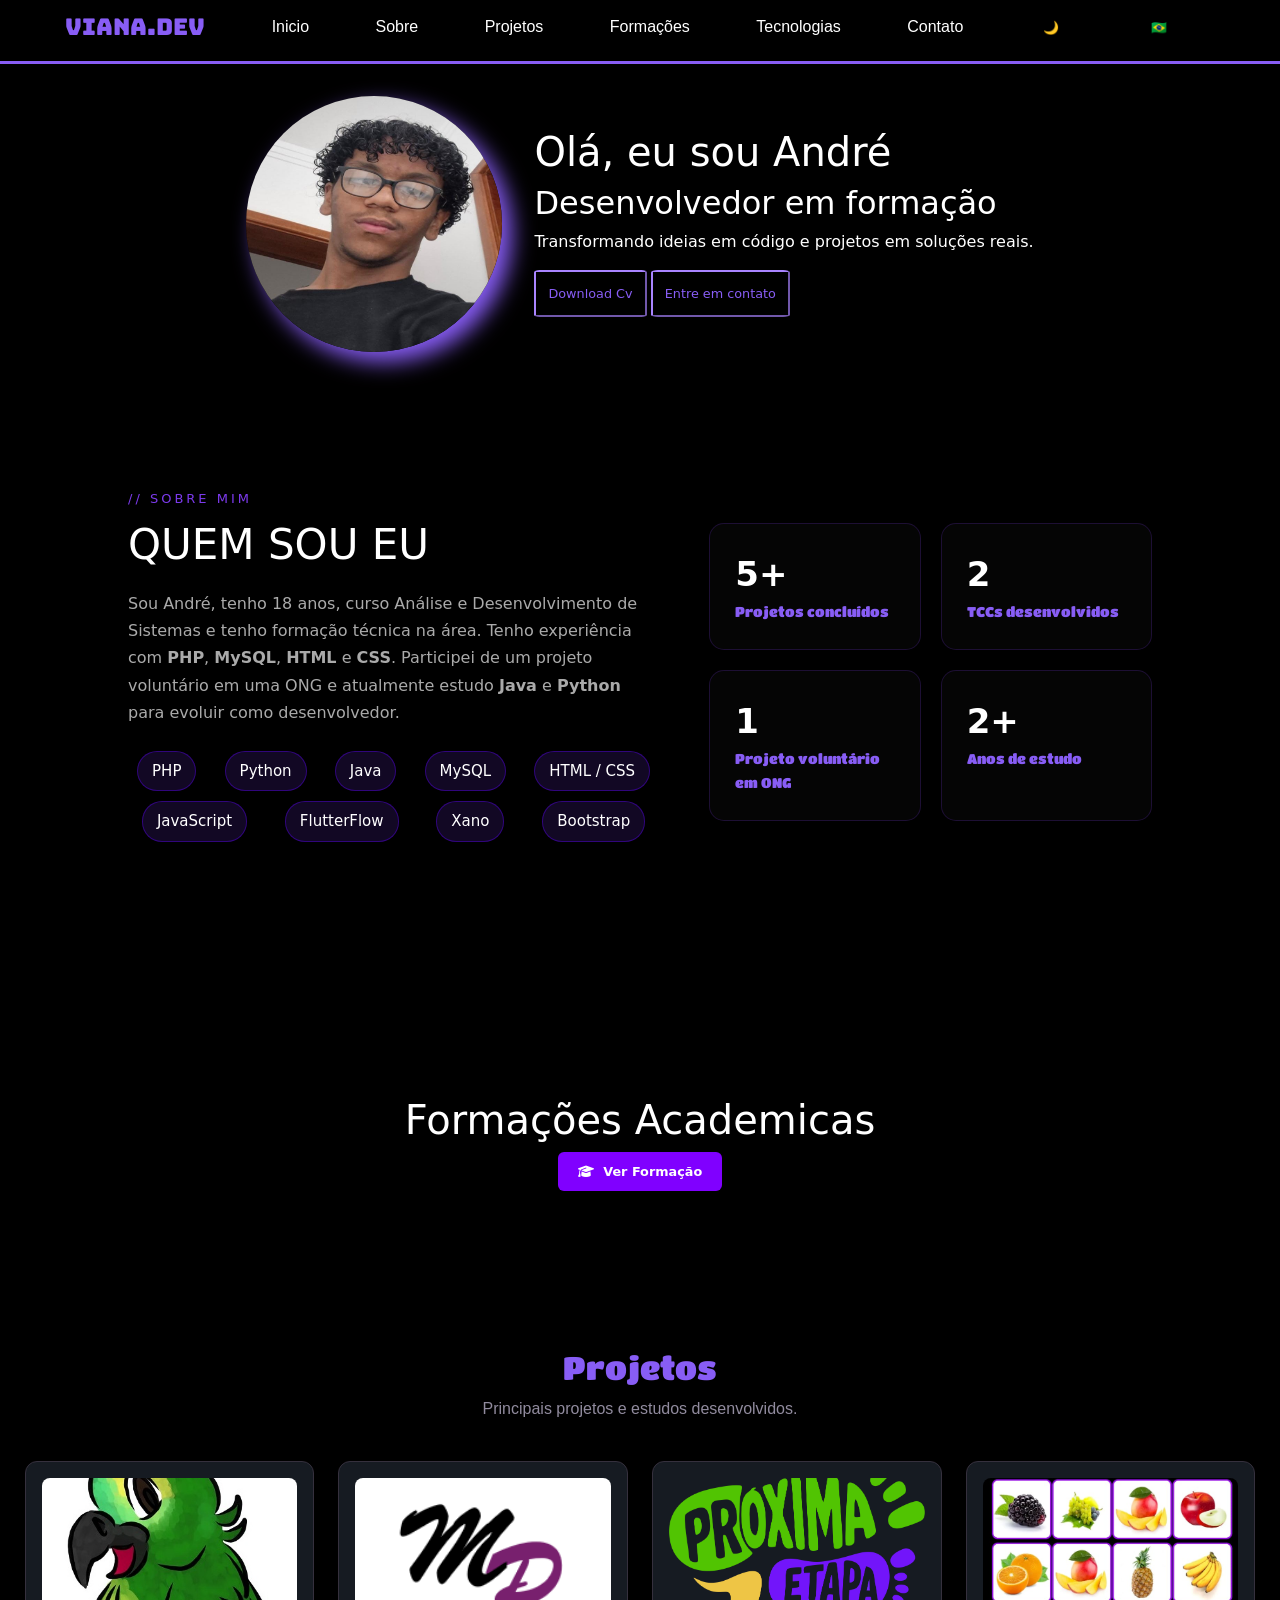
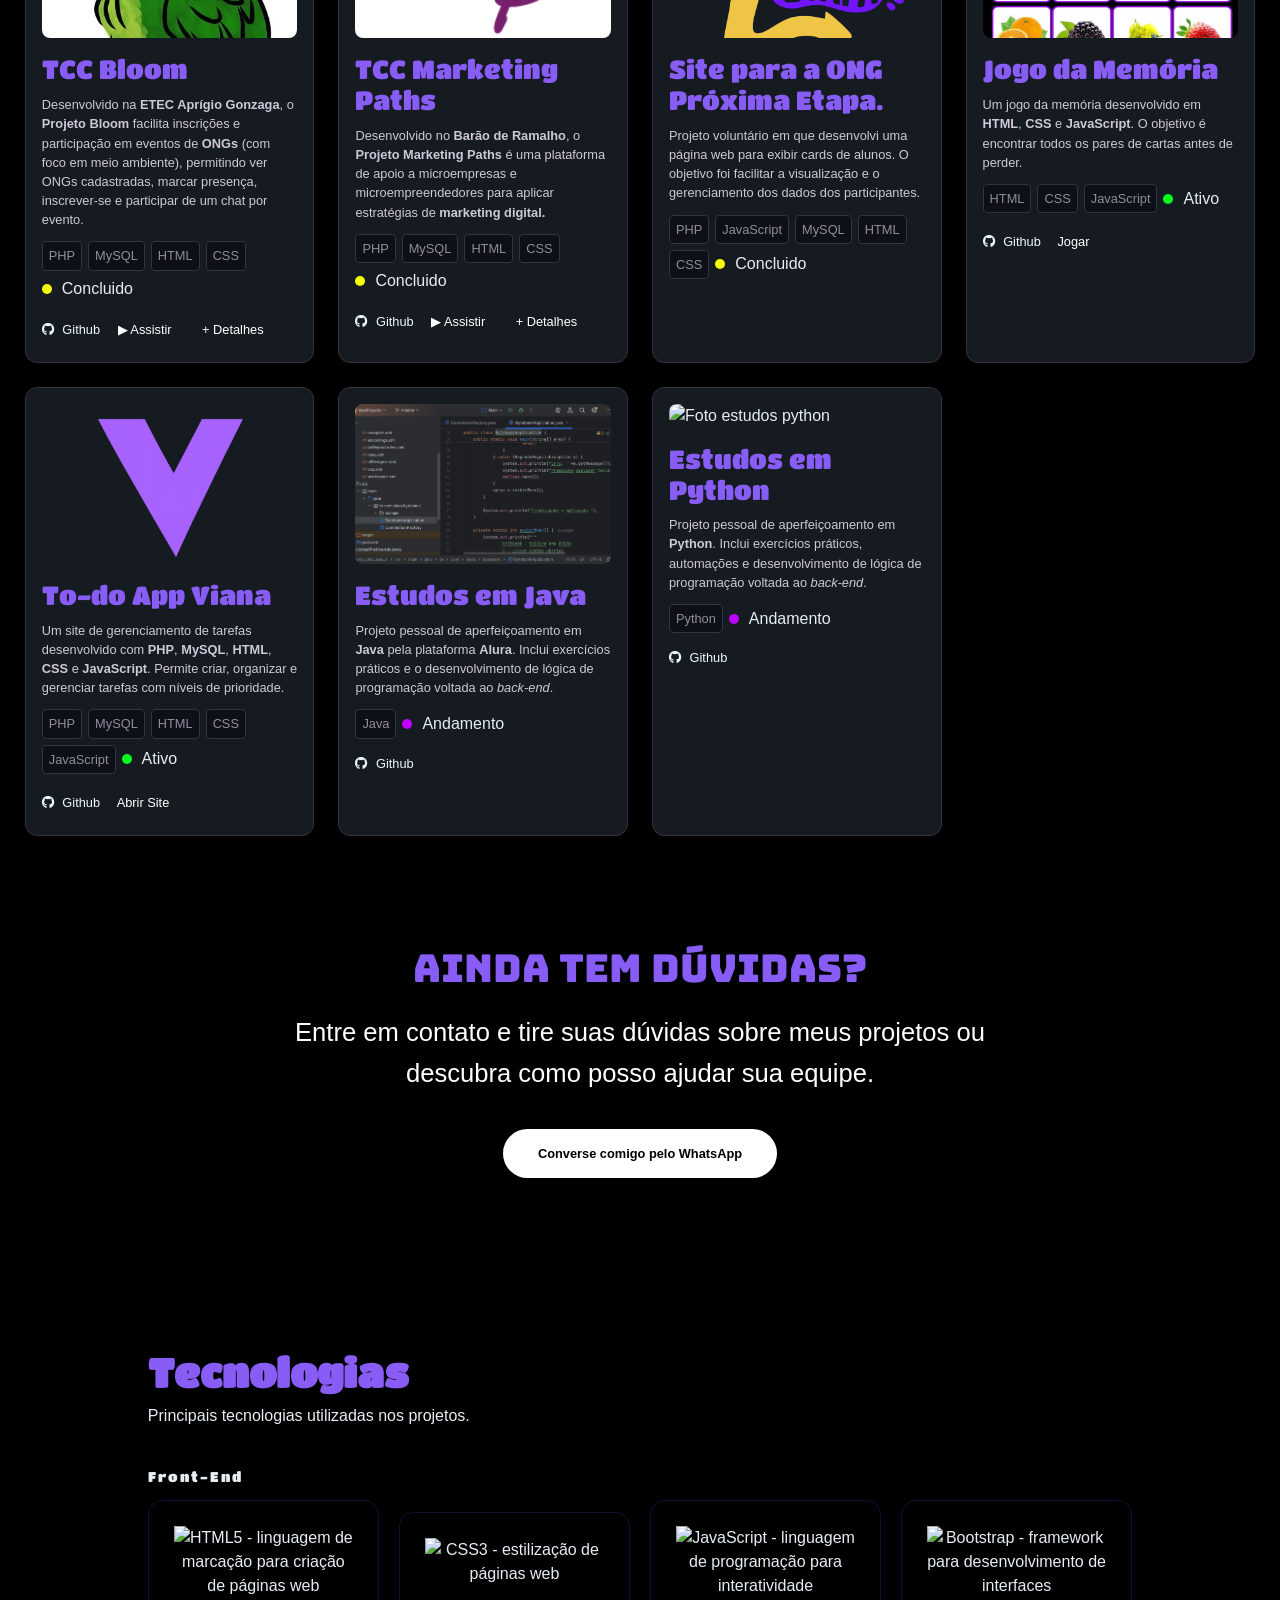
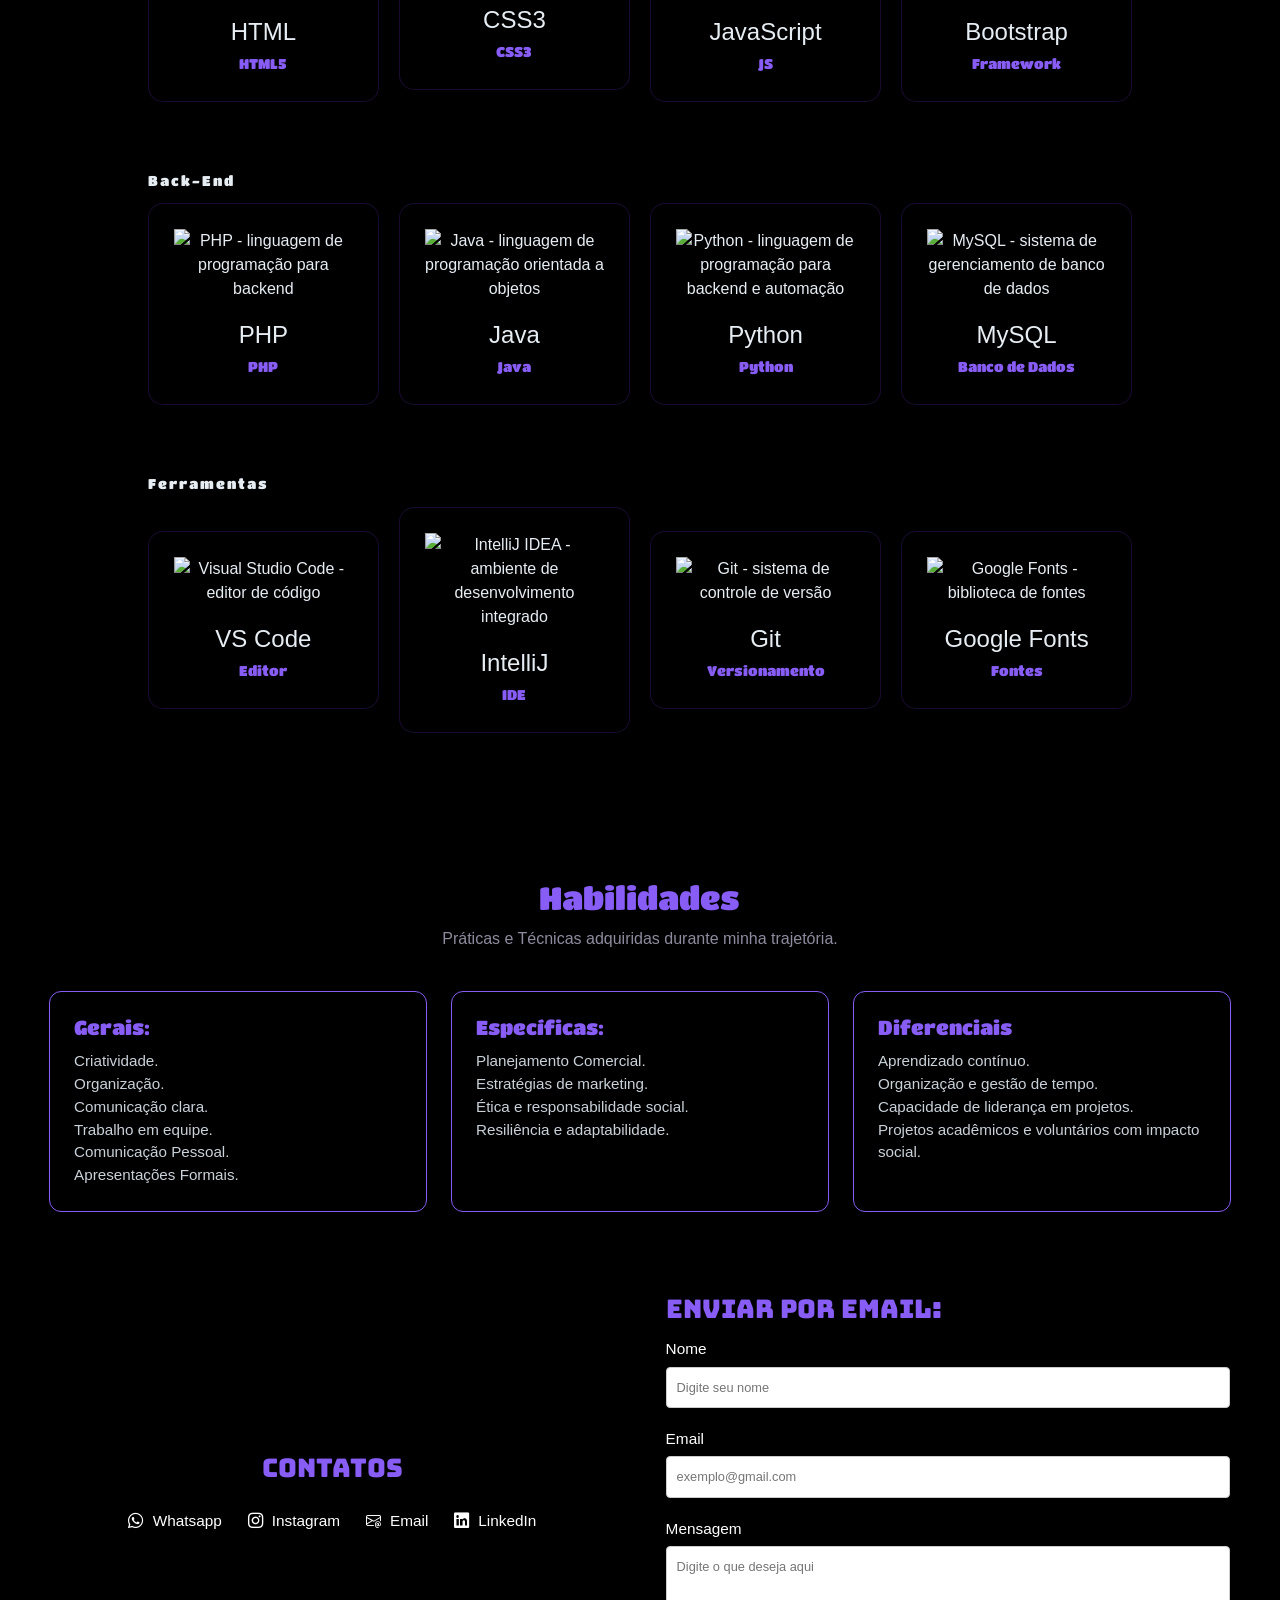
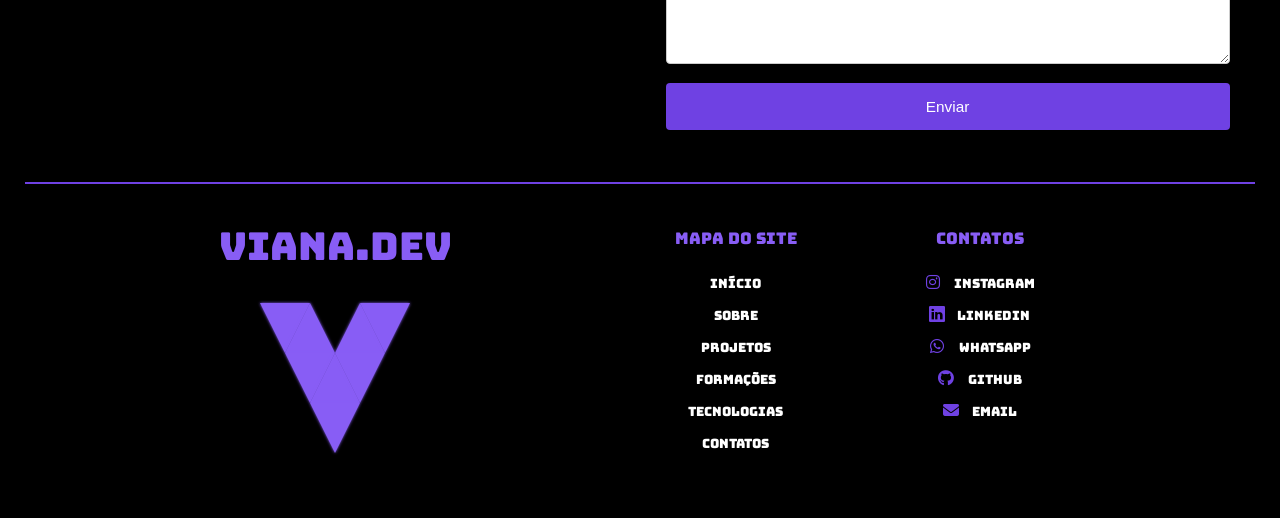
==== commit 9a8f239c: "add new linguagens" ====
--- a/index.html
+++ b/index.html
@@ -187,6 +187,8 @@
         <li>MySQL</li>
         <li>HTML / CSS</li>
         <li>JavaScript</li>
+         <li>FlutterFlow</li>
+          <li>Xano</li>
         <li>Bootstrap</li>
       </ul>
     </div>
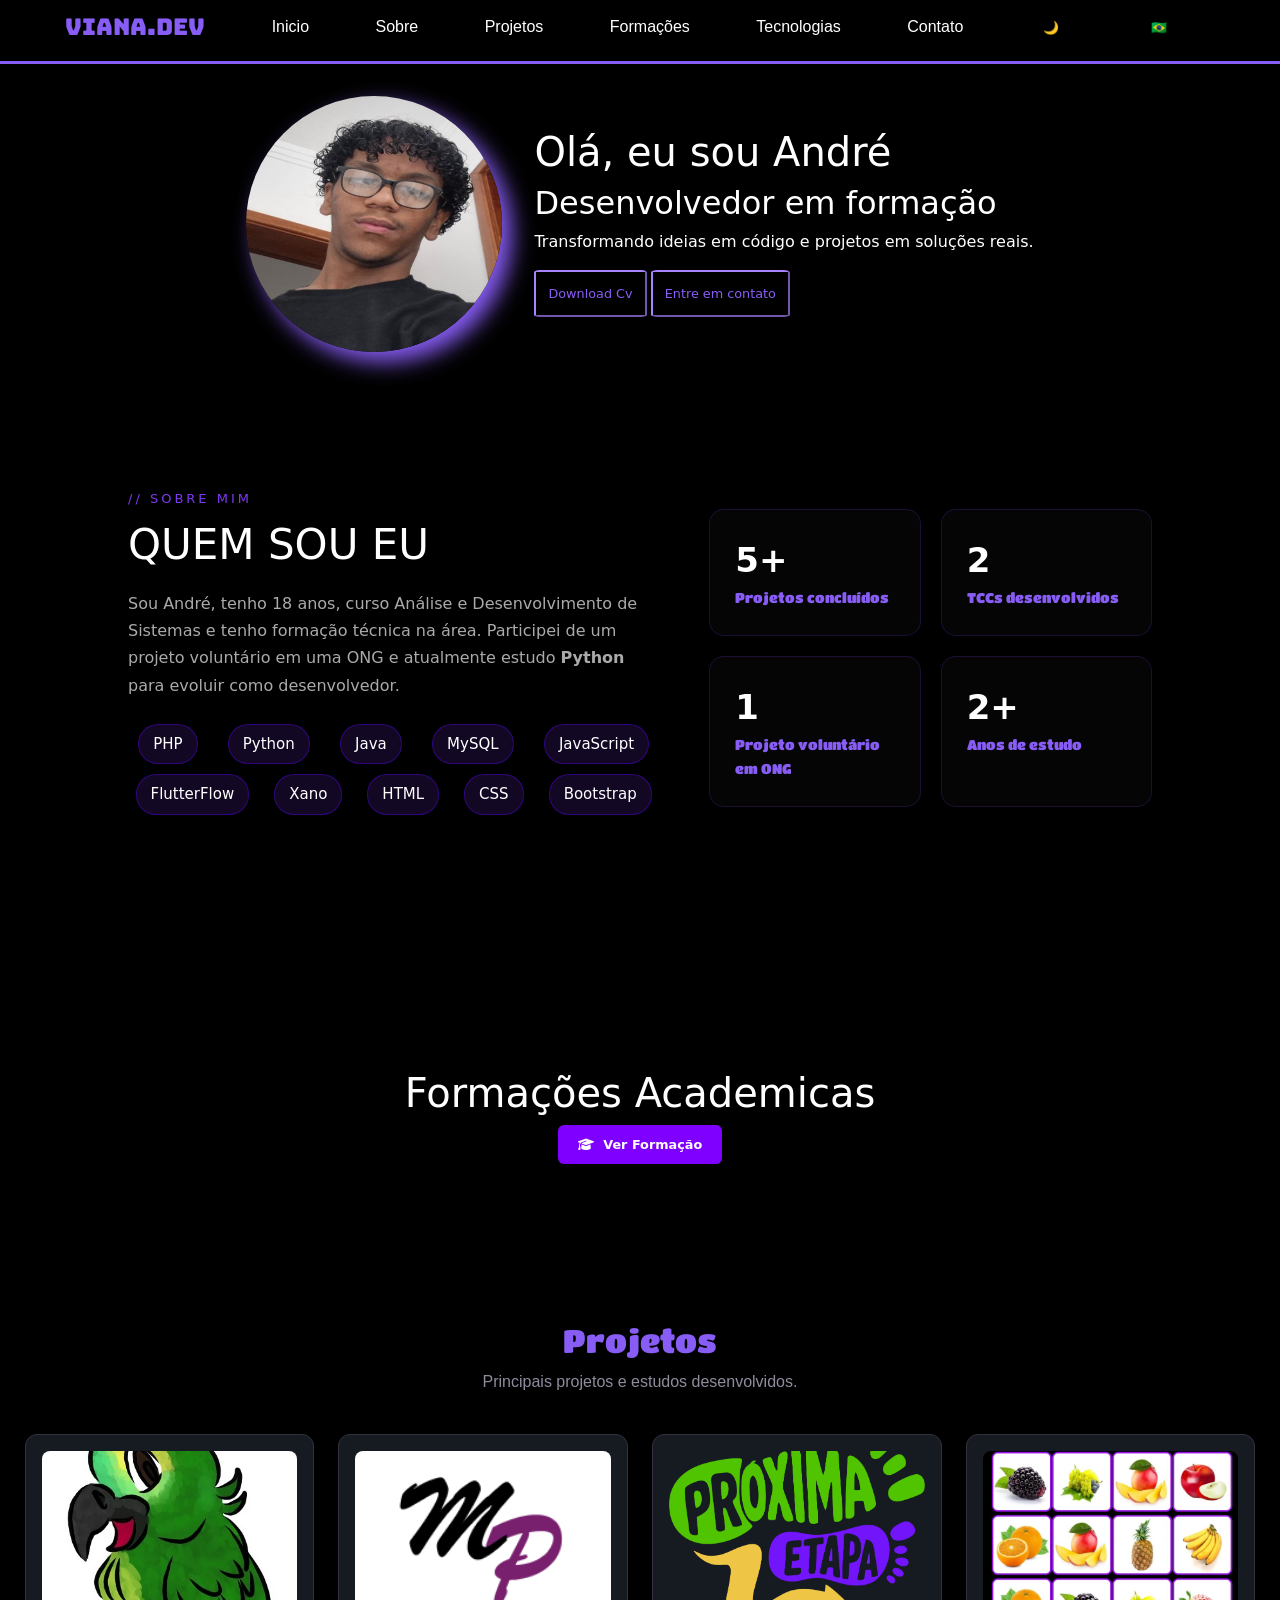
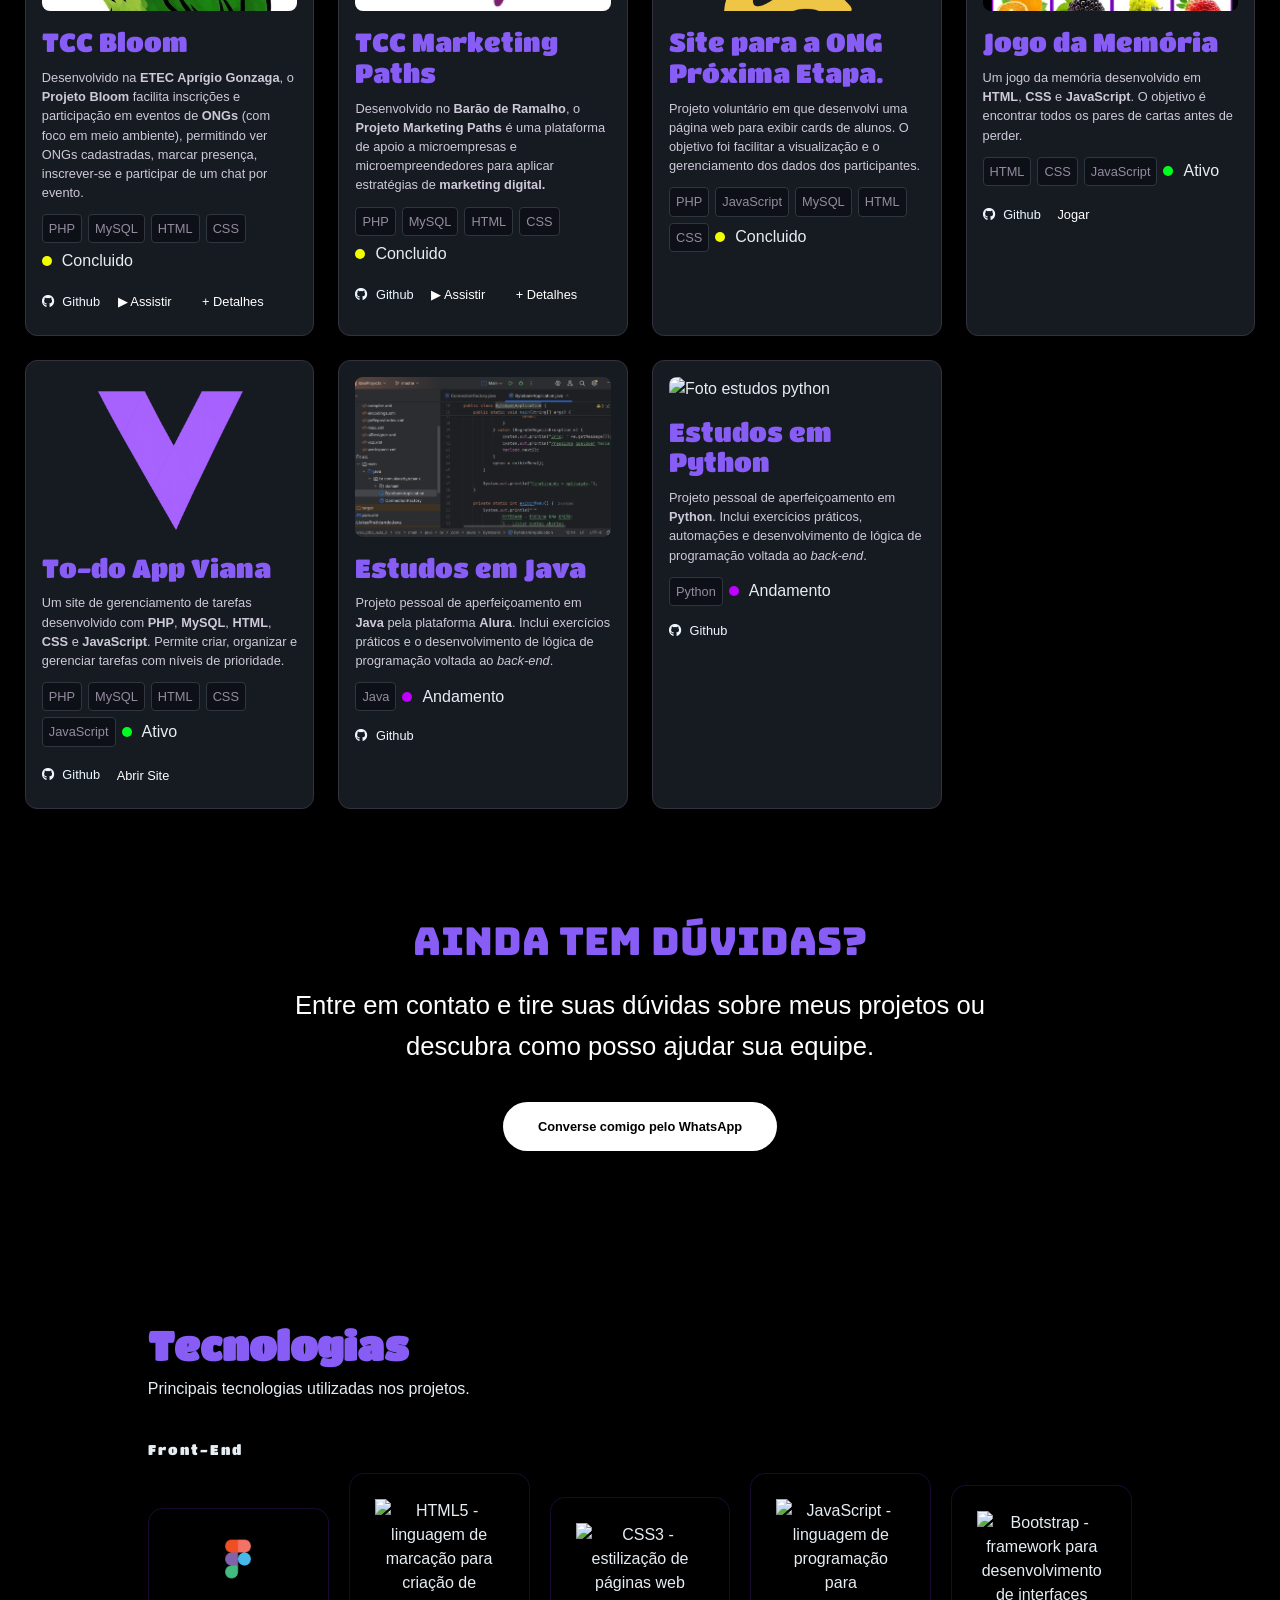
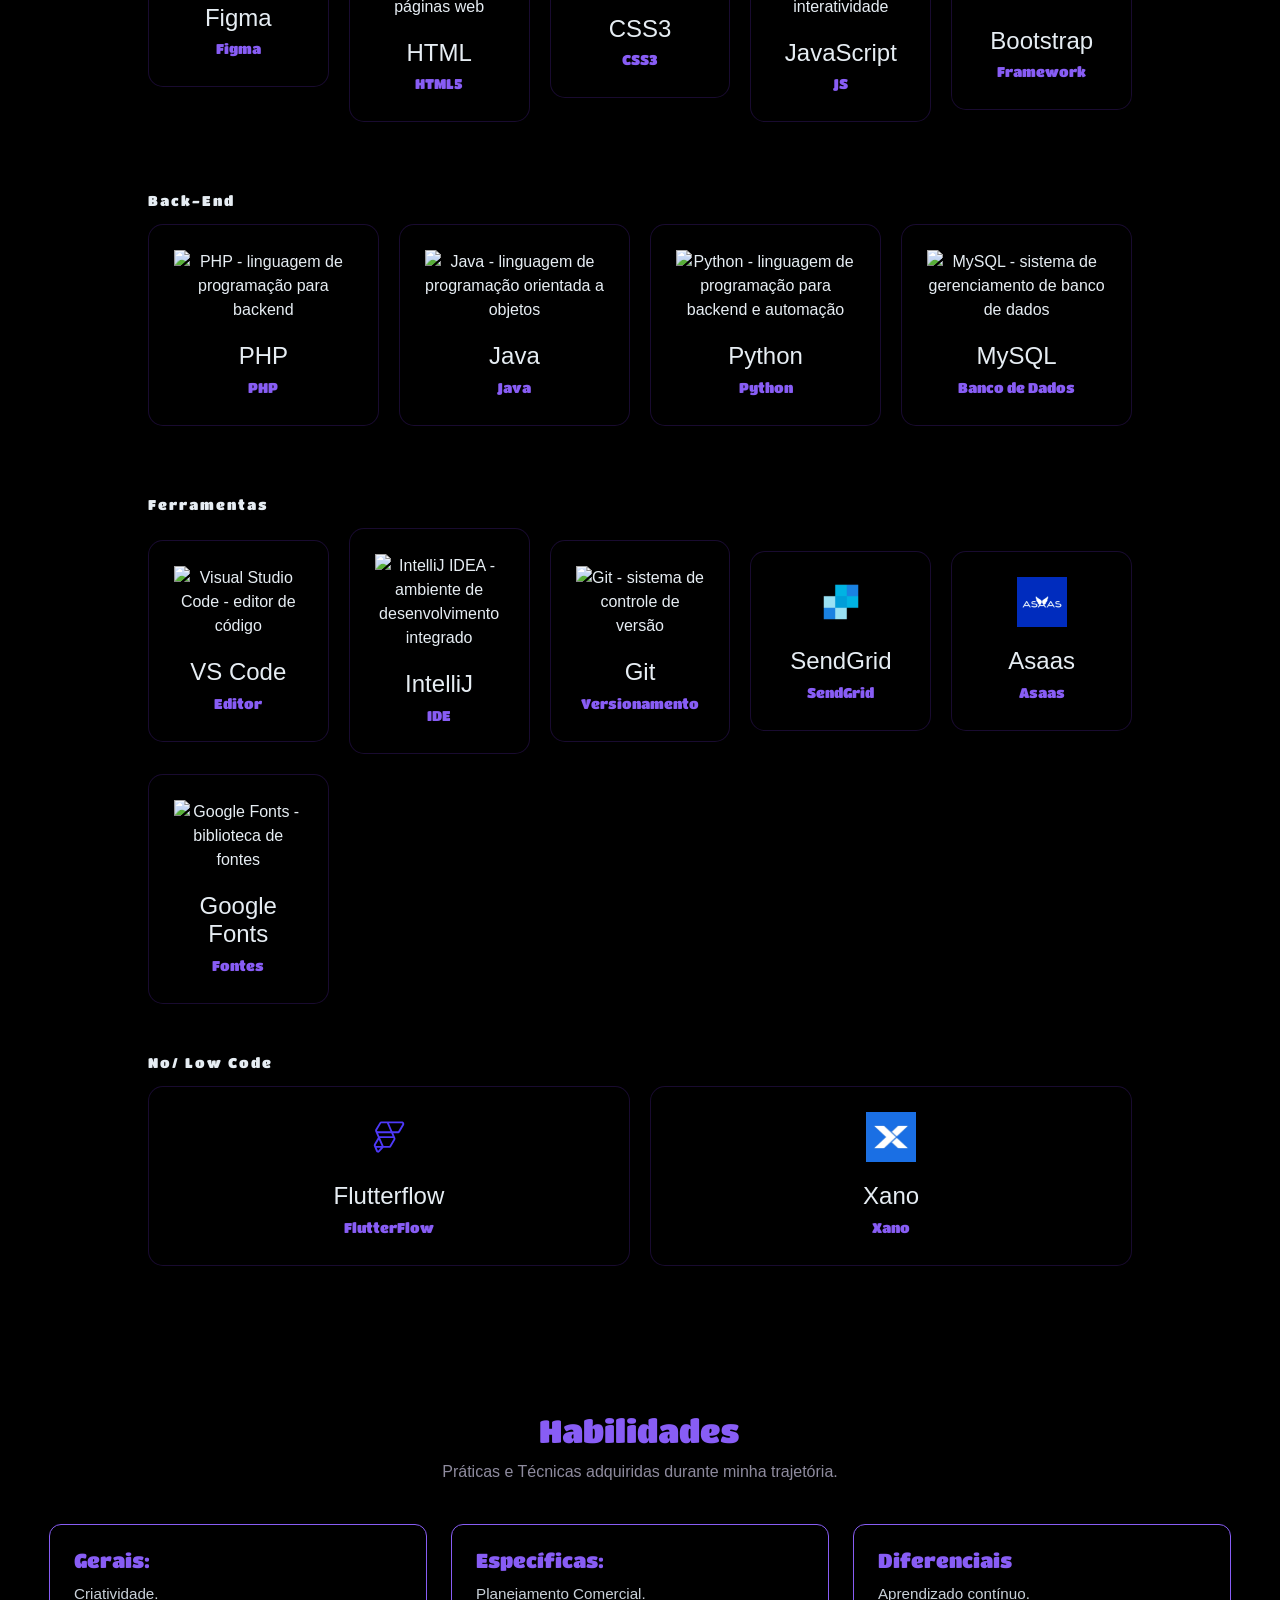
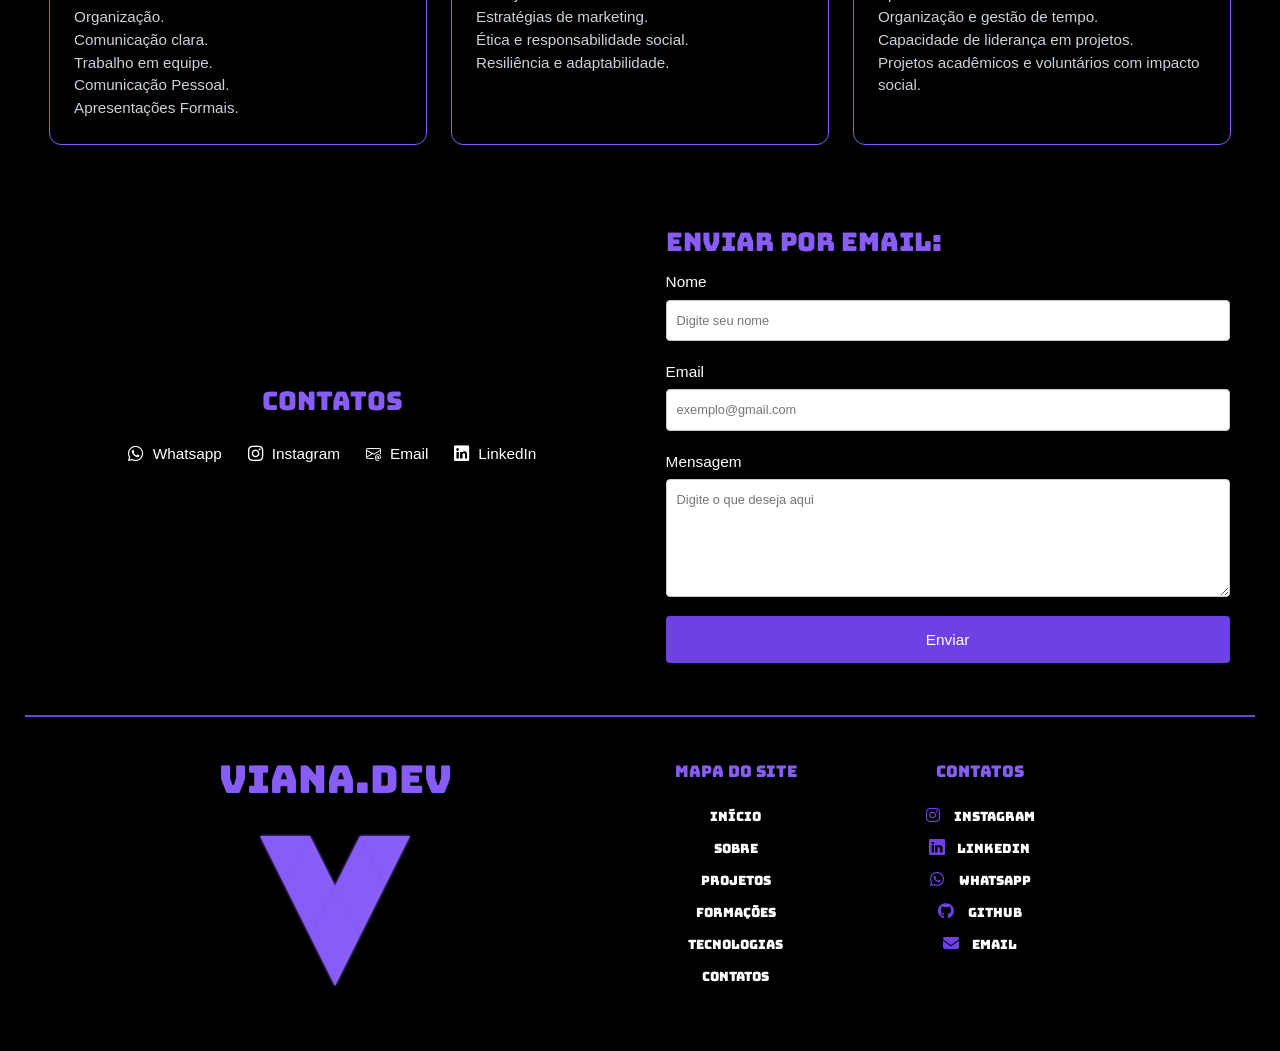
==== commit c143a1ea: "Add news atts" ====
--- a/index.html
+++ b/index.html
@@ -175,8 +175,7 @@
         data-en="I am André, 18 years old, currently studying Systems Analysis and Development with a technical background in the field. I have experience with PHP, MySQL, HTML and CSS. I participated in a volunteer project for an NGO and I am currently studying Java and Python to grow as a developer.">
 
         Sou André, tenho 18 anos, curso Análise e Desenvolvimento de Sistemas e tenho formação técnica na área.
-        Tenho experiência com <strong>PHP</strong>, <strong>MySQL</strong>, <strong>HTML</strong> e <strong>CSS</strong>.
-        Participei de um projeto voluntário em uma ONG e atualmente estudo <strong>Java</strong> e <strong>Python</strong> para evoluir como desenvolvedor.
+        Participei de um projeto voluntário em uma ONG e atualmente estudo <strong>Python</strong> para evoluir como desenvolvedor.
       </p>
 
       <!-- Tags -->
@@ -185,10 +184,11 @@
 <li>Python</li>
         <li>Java</li>
         <li>MySQL</li>
-        <li>HTML / CSS</li>
         <li>JavaScript</li>
          <li>FlutterFlow</li>
           <li>Xano</li>
+              <li>HTML</li>
+              <li>CSS</li>
         <li>Bootstrap</li>
       </ul>
     </div>
@@ -562,7 +562,16 @@
       Front-End
     </h3>
 
+
     <ul class="tech-grid">
+          <li class="tech-card" tabindex="0">
+        <img class="tech-icon"
+          src="img/img/Figma.png"
+          alt="Figma - ferramenta de design">
+        <h4 class="tech-name">Figma</h4>
+        <span class="tech-desc">Figma</span>
+      </li>
+
       <li class="tech-card" tabindex="0">
         <img class="tech-icon"
           src="https://cdn.jsdelivr.net/gh/devicons/devicon/icons/html5/html5-original.svg"
@@ -688,6 +697,29 @@
           Versionamento
         </span>
       </li>
+   <li class="tech-card" tabindex="0">
+        <img class="tech-icon"
+          src="img/img/sendgrid.png"
+          alt="SendGrid - serviço de entrega de emails">
+        <h4 class="tech-name">SendGrid</h4>
+        <span class="tech-desc"
+          data-pt="SendGrid"
+          data-en="SendGrid">
+          SendGrid
+        </span>
+      </li>
+      
+      <li class="tech-card" tabindex="0">
+        <img class="tech-icon"
+          src="img/img/Asaas.png"
+          alt="Asaas - plataforma de pagamento">
+        <h4 class="tech-name">Asaas</h4>
+        <span class="tech-desc"
+          data-pt="Asaas"
+          data-en="Asaas">
+          Asaas
+        </span>
+      </li>
 
       <li class="tech-card" tabindex="0">
         <img class="tech-icon"
@@ -698,6 +730,41 @@
           data-pt="Fontes"
           data-en="Fonts">
           Fontes
+        </span>
+      </li>
+    </ul>
+  </section>
+
+  <!-- NO/low code -->
+  <section class="tech-group" aria-labelledby="tools-title">
+    <h3 id="tools-title" class="tech-category"
+      data-pt="No/ Low Code"
+      data-en=" No/ Low Code">
+      No/ Low Code
+    </h3>
+
+    <ul class="tech-grid">
+      <li class="tech-card" tabindex="0">
+        <img class="tech-icon"
+          src="img/img/logoMark_outlinePrimary_transparent.svg"
+          alt="FlutterFlow - plataforma de desenvolvimento no/low code">
+        <h4 class="tech-name">Flutterflow</h4>
+        <span class="tech-desc"
+          data-pt="FlutterFlow"
+          data-en="FlutterFlow">
+          FlutterFlow
+        </span>
+      </li>
+
+      <li class="tech-card" tabindex="0">
+        <img class="tech-icon"
+          src="img/img/xano.jpeg"
+          alt="Xano - plataforma de desenvolvimento no/low code">
+        <h4 class="tech-name">Xano</h4>
+        <span class="tech-desc"
+          data-pt="Xano"
+          data-en="Xano">
+          Xano
         </span>
       </li>
     </ul>
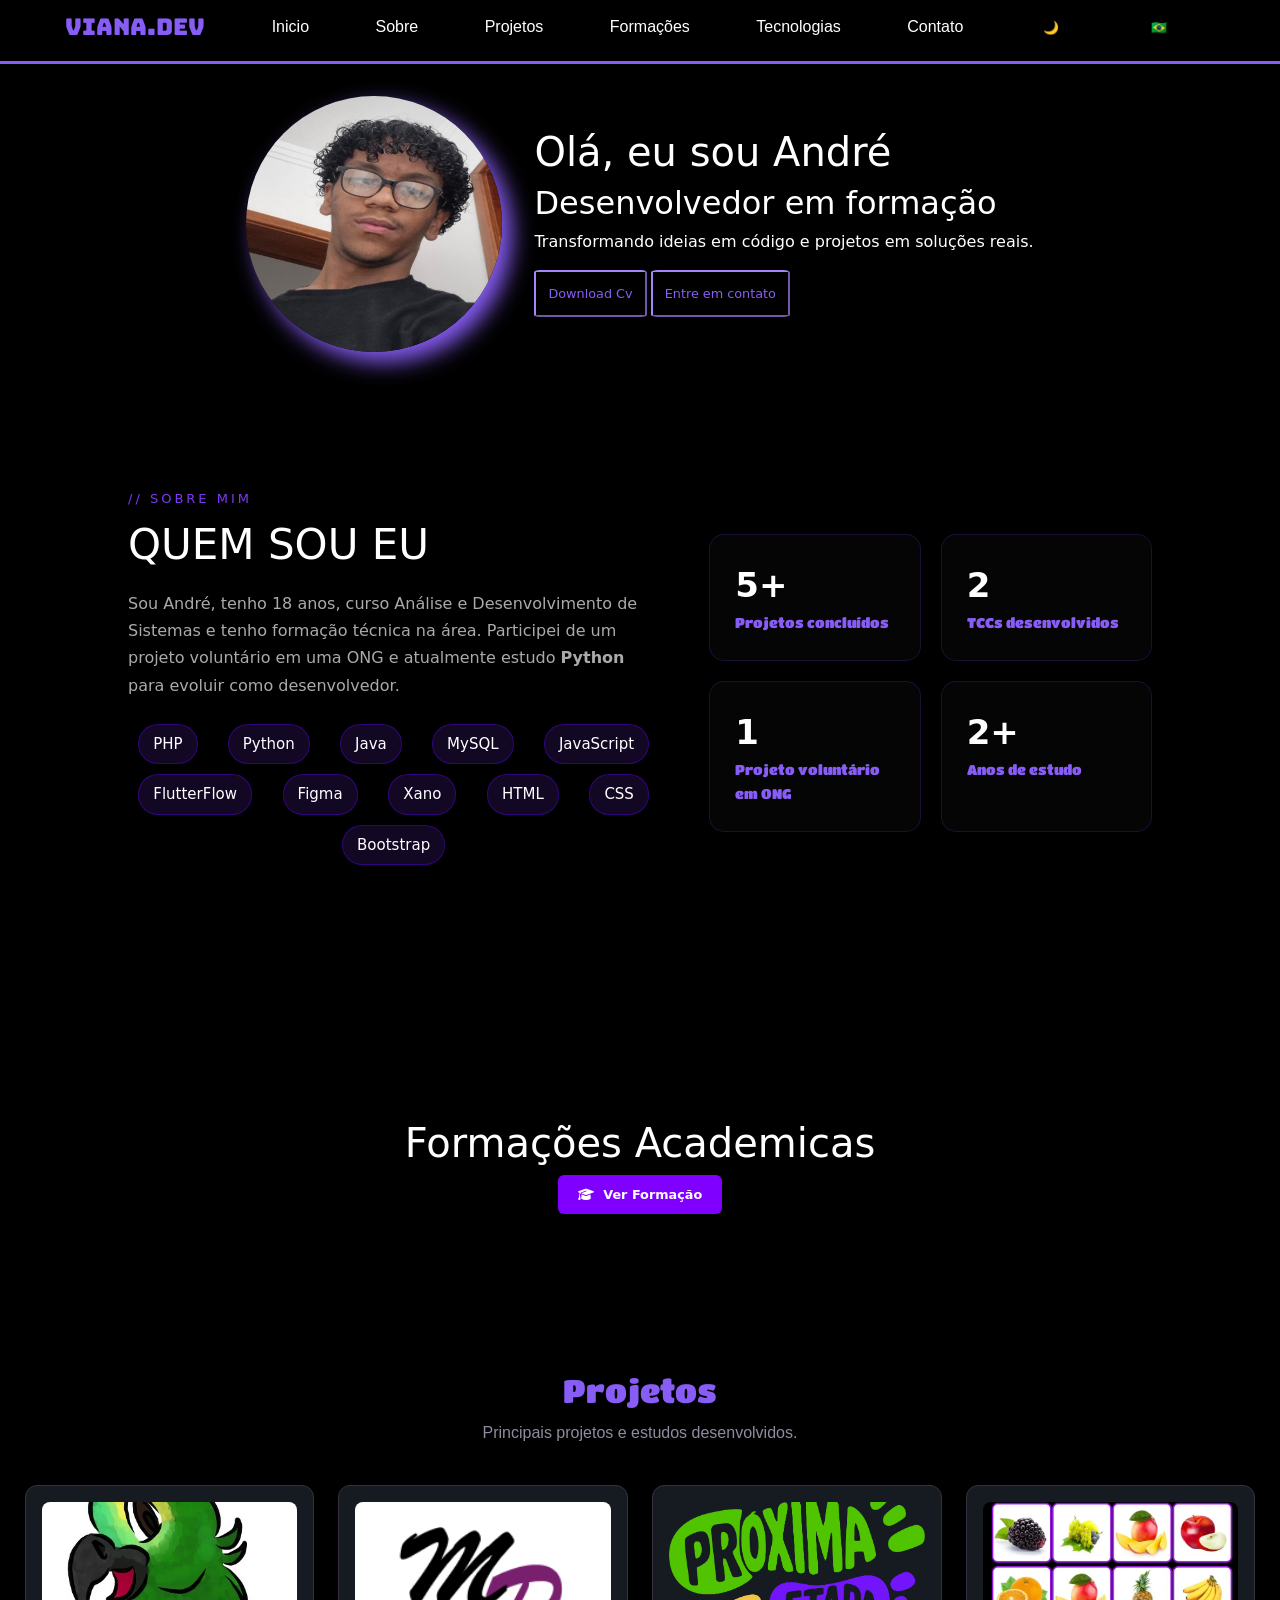
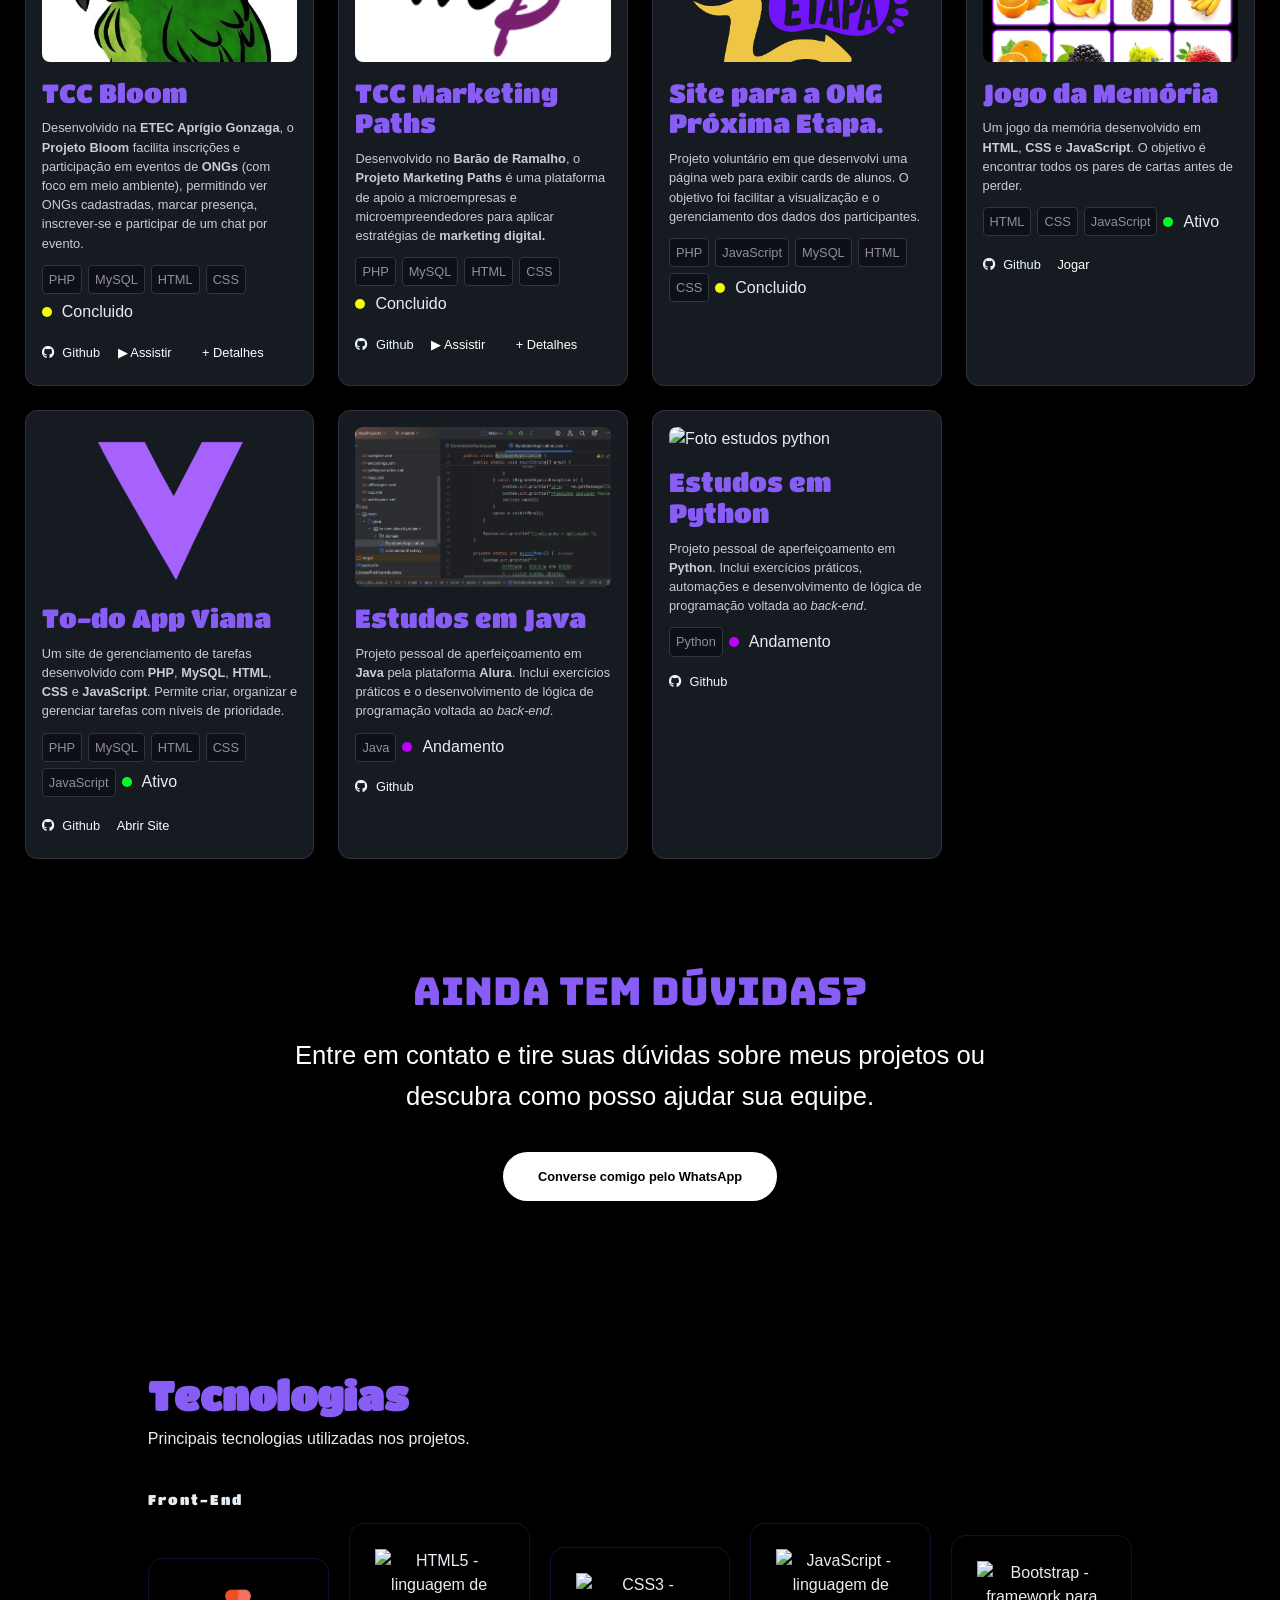
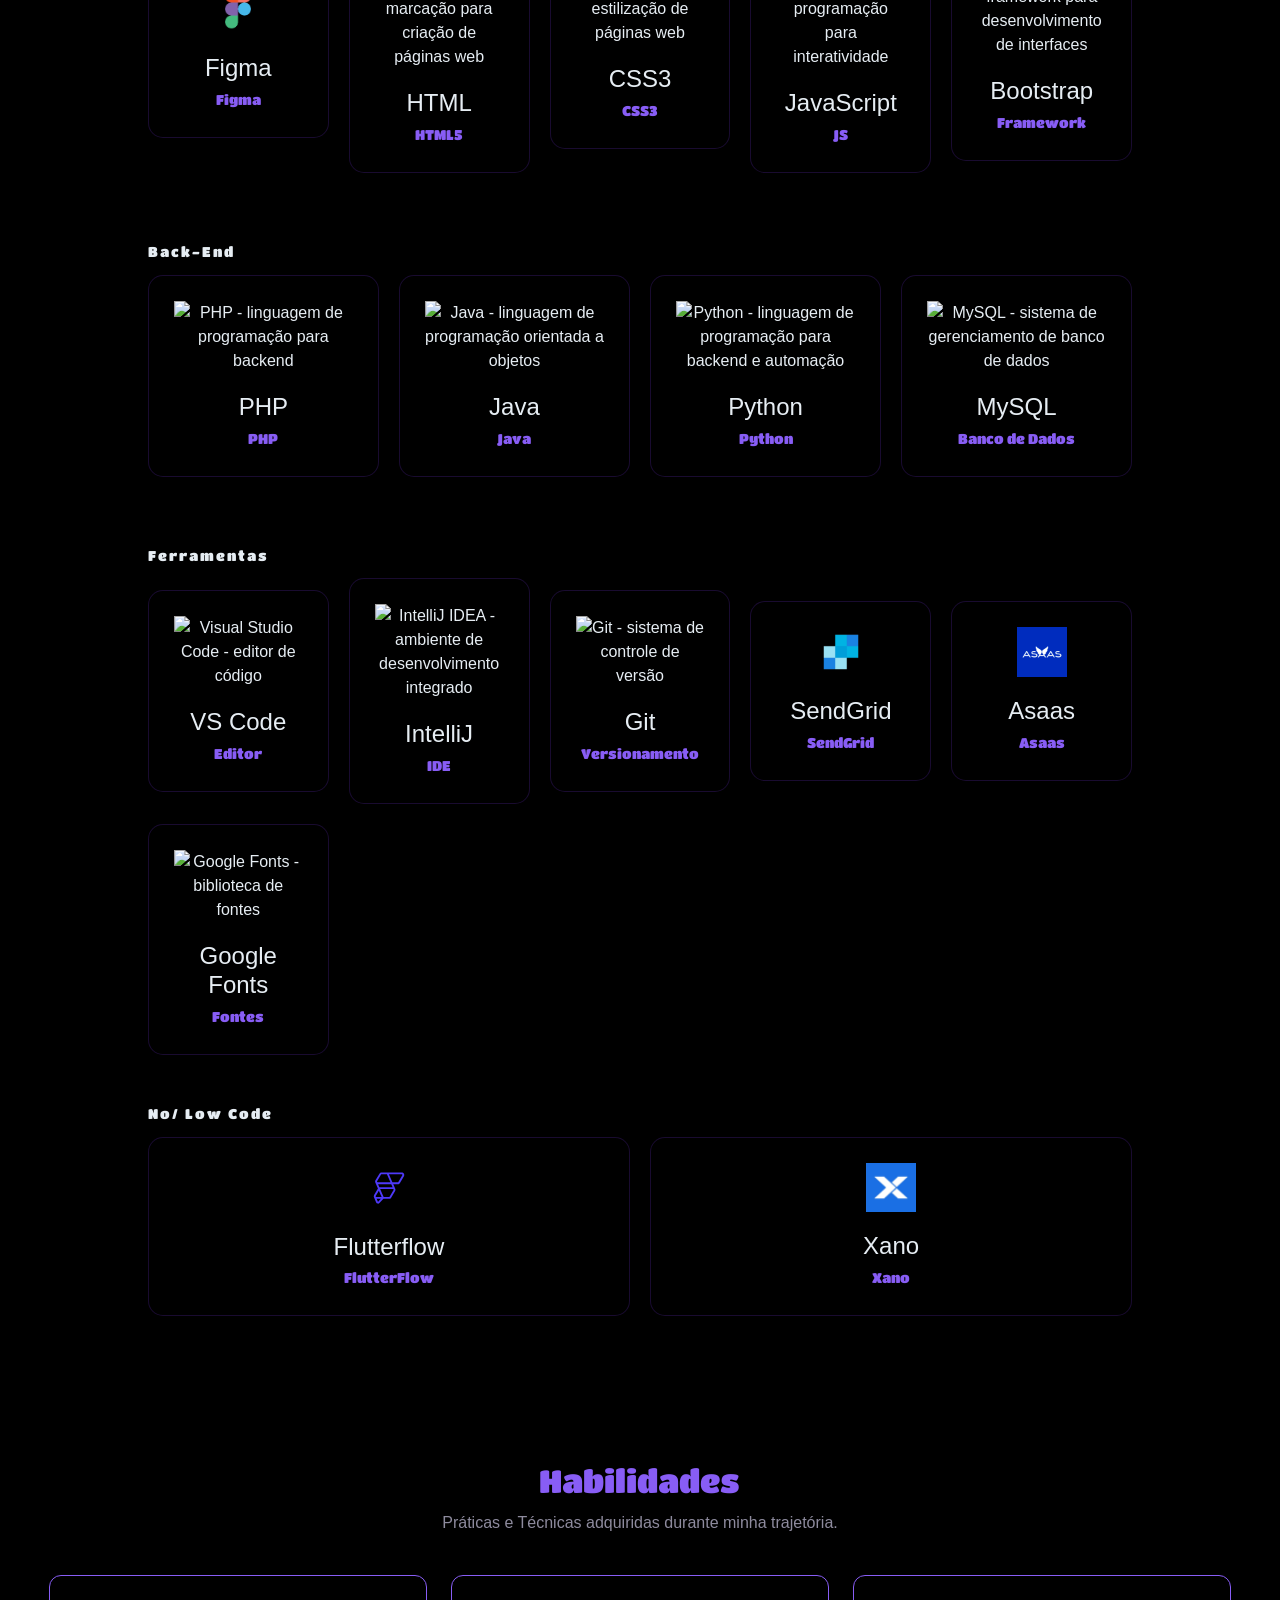
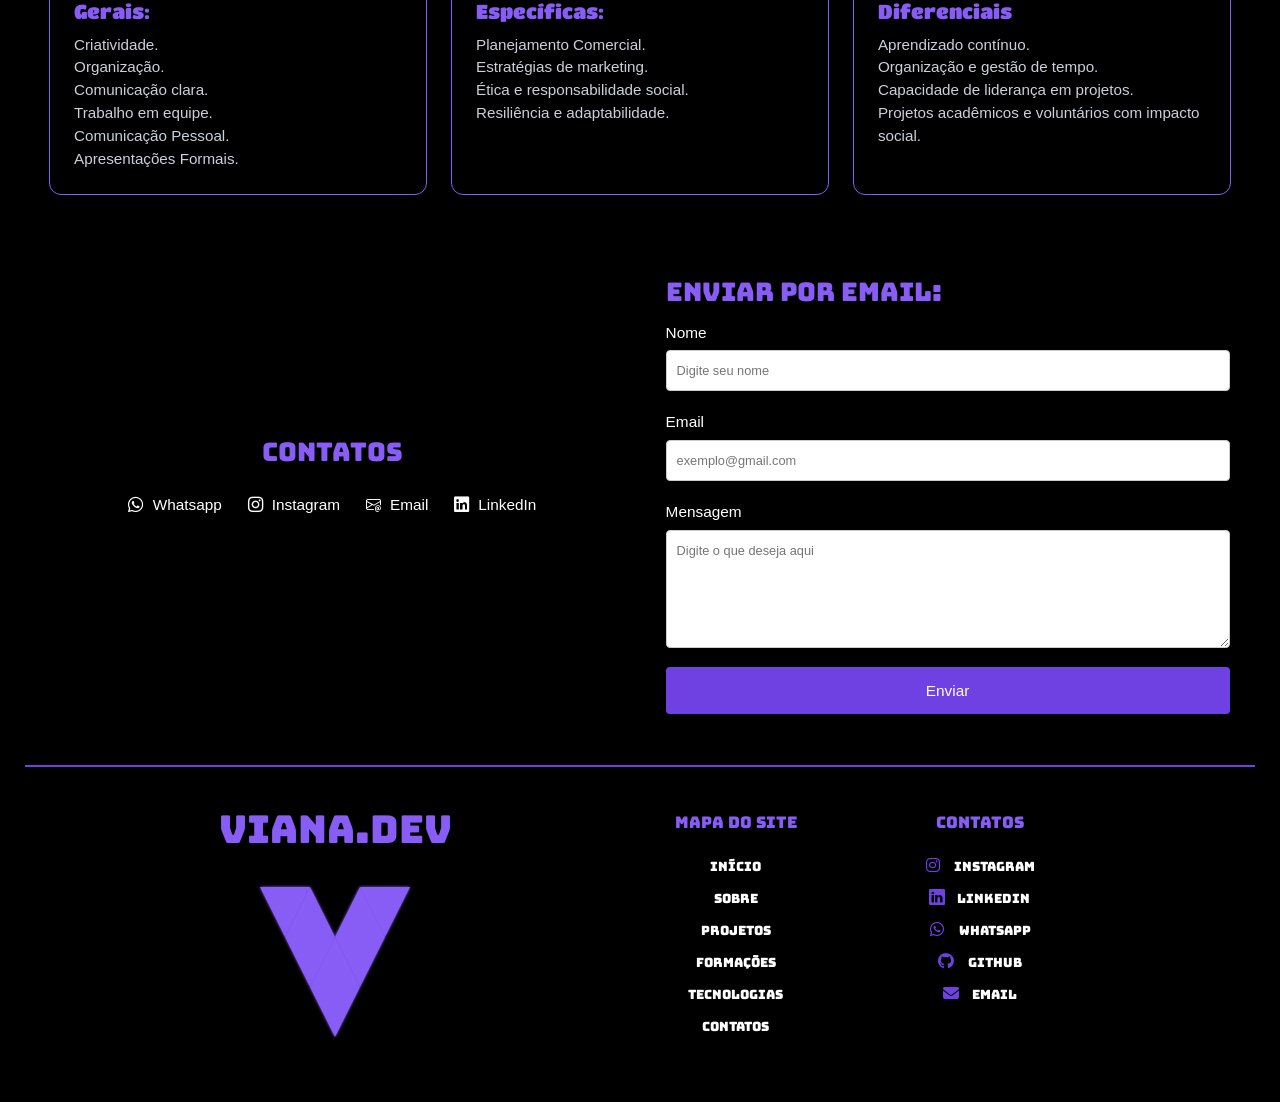
==== commit d49a0378: "Add figma in tags" ====
--- a/index.html
+++ b/index.html
@@ -186,6 +186,7 @@
         <li>MySQL</li>
         <li>JavaScript</li>
          <li>FlutterFlow</li>
+           <li>Figma</li>
           <li>Xano</li>
               <li>HTML</li>
               <li>CSS</li>
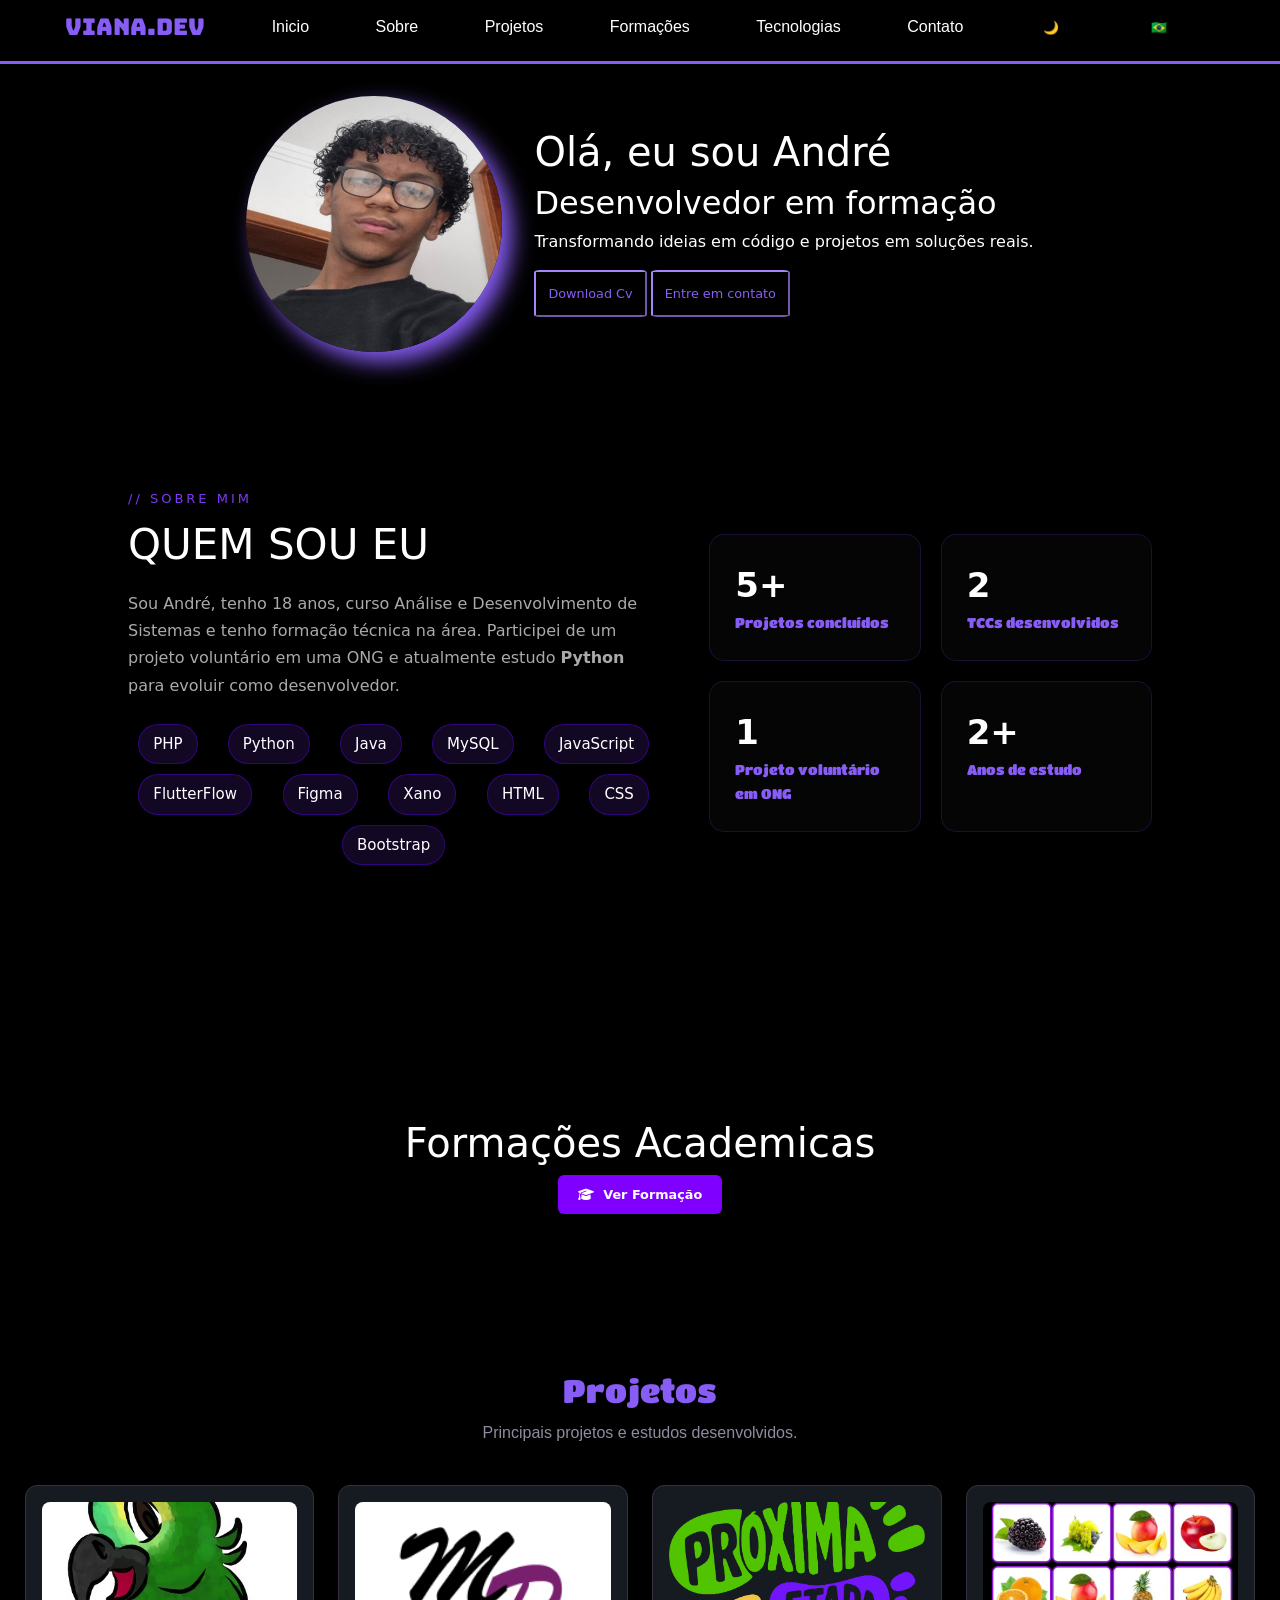
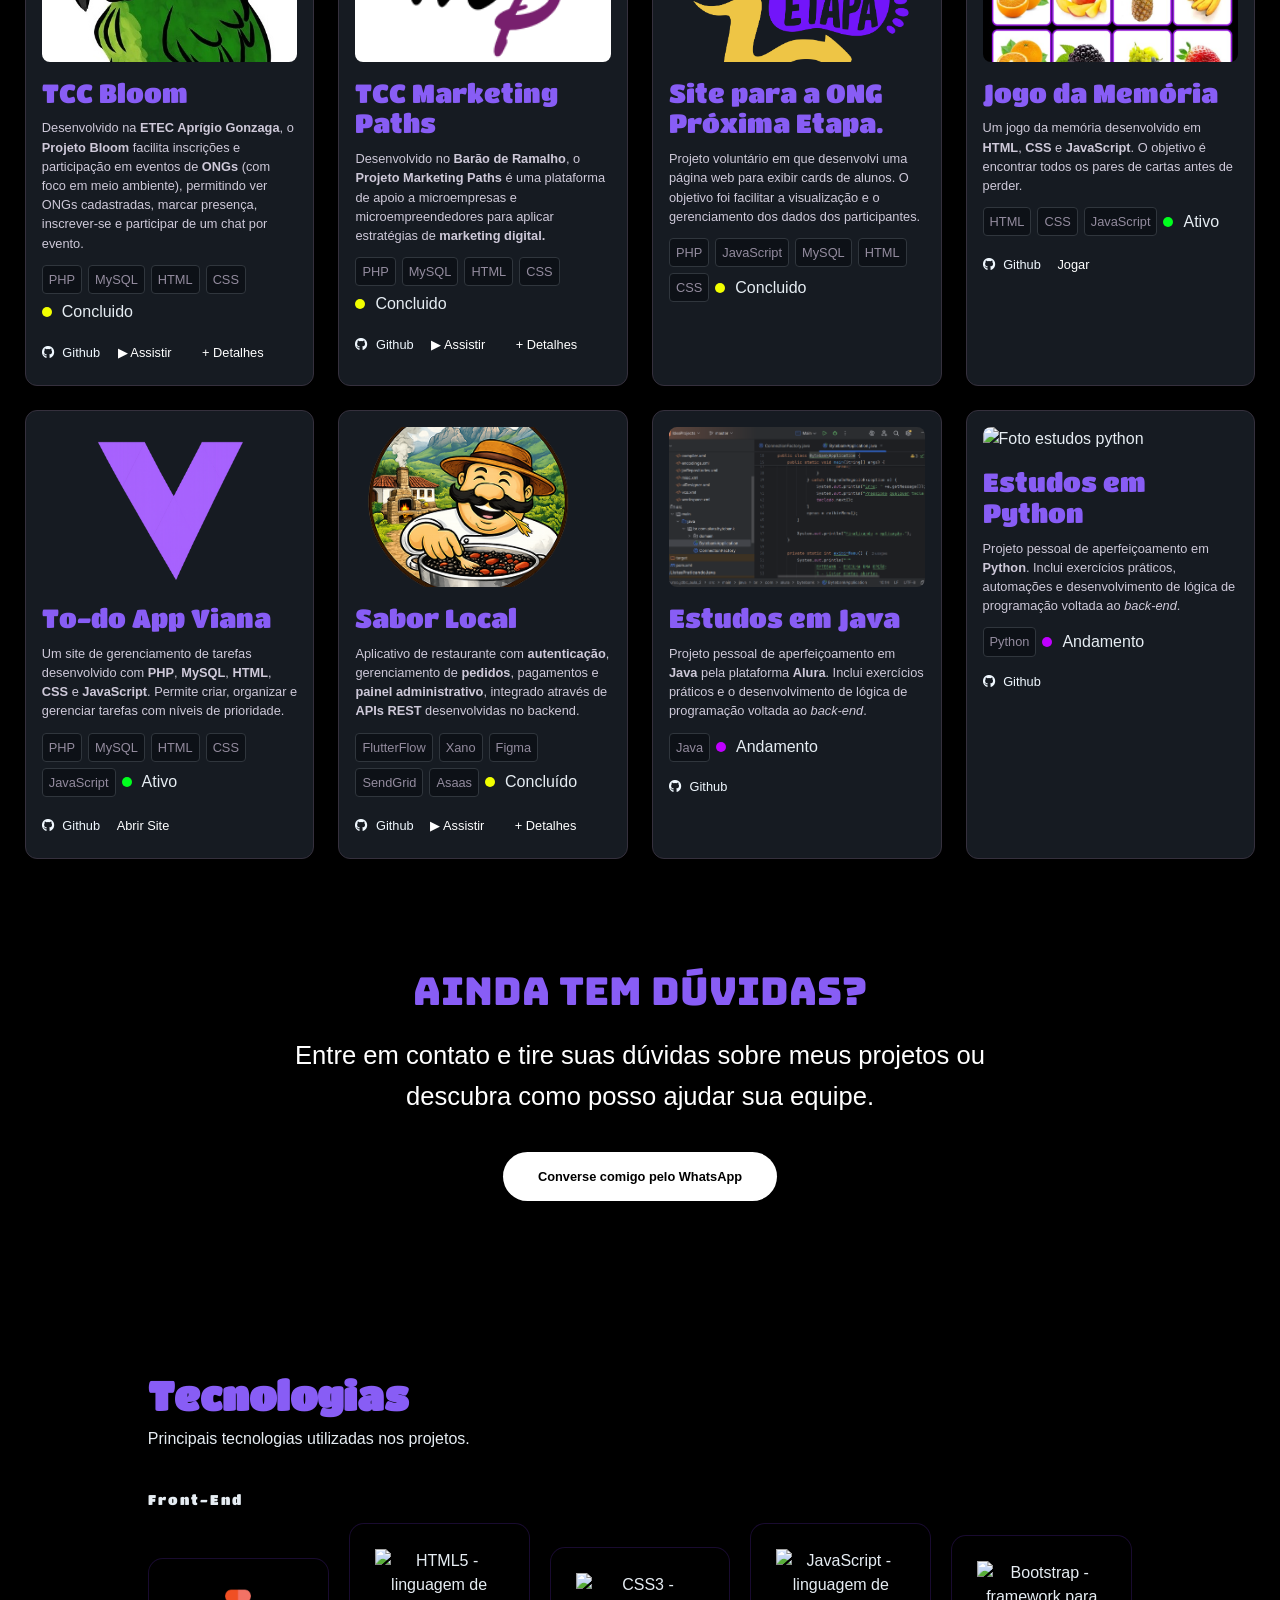
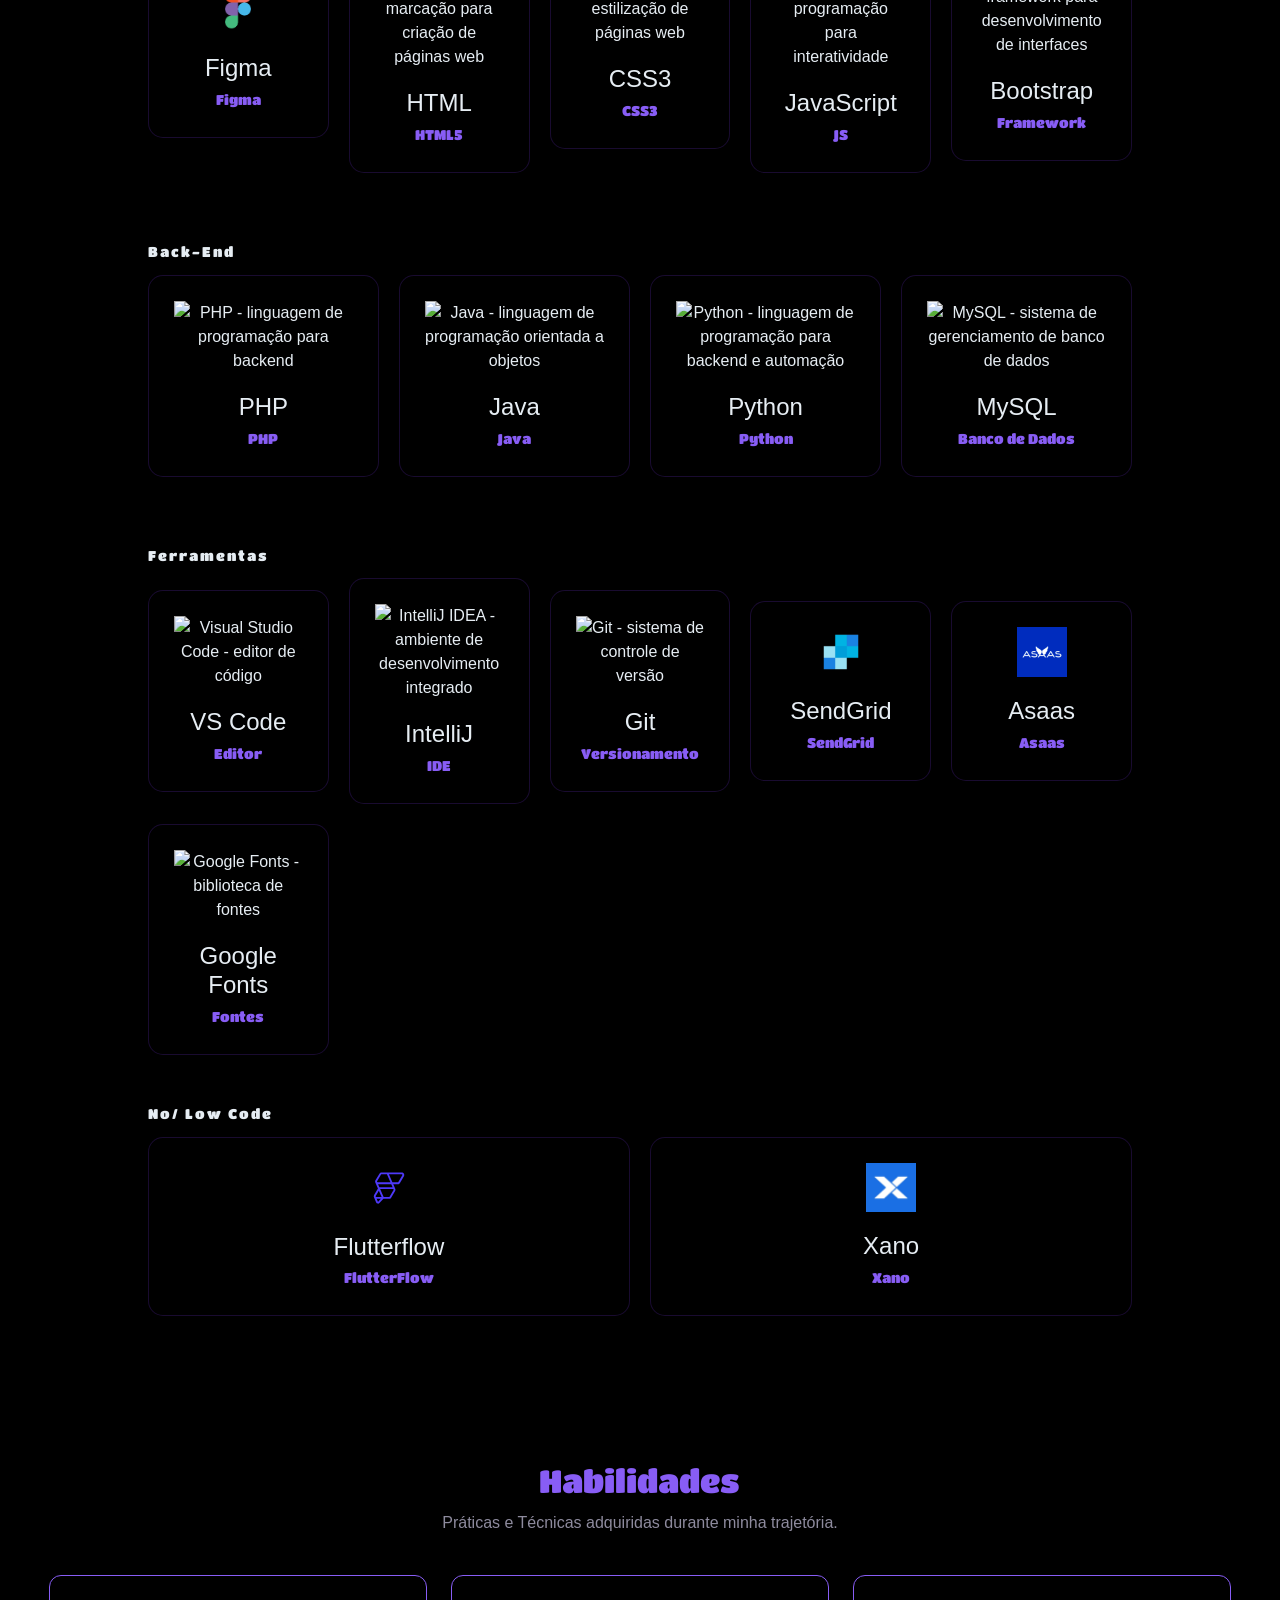
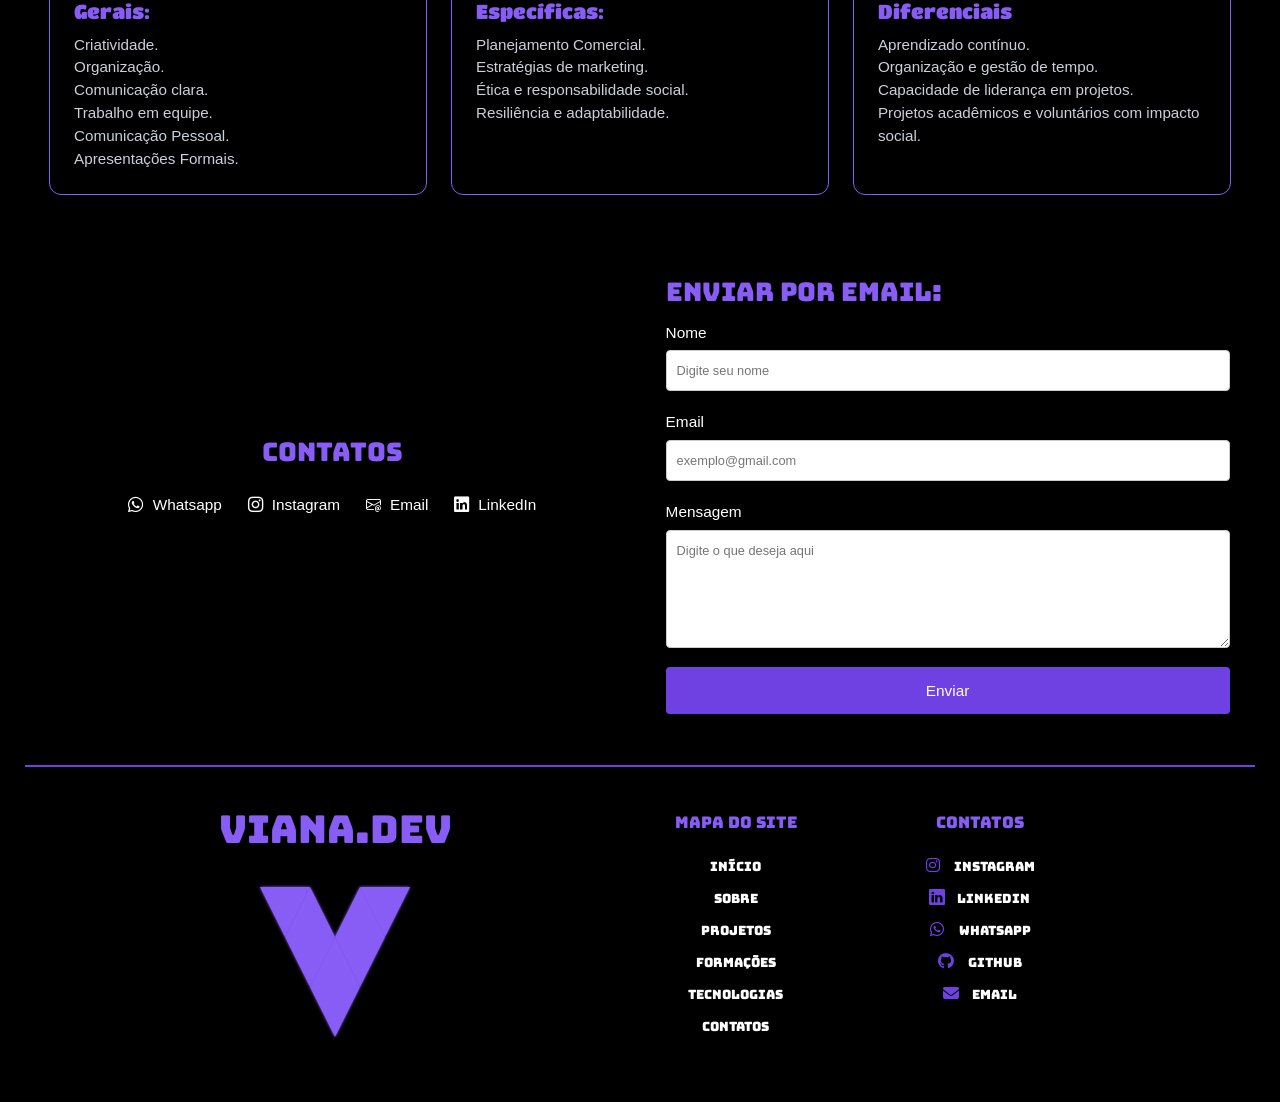
==== commit 8eaa4794: "add sabor local project" ====
--- a/index.html
+++ b/index.html
@@ -448,7 +448,65 @@
   
 </article>
 
-
+<article class="projeto">
+  <img fetchpriority="auto" src="img/img/saborlocal.png" alt="Projeto Sabor Local" class="projeto-img">
+
+  <div class="projeto-conteudo">
+    <h3 class="projeto-titulo"
+      data-pt="Sabor Local"
+      data-en="Sabor Local">
+      Sabor Local
+    </h3>
+
+    <p class="projeto-descricao"
+      data-pt="Aplicativo de restaurante com autenticação, gerenciamento de pedidos, pagamentos e painel administrativo, integrado através de APIs REST desenvolvidas no backend."
+      data-en="Restaurant application with authentication, order management, payments and administrative dashboard integrated through REST APIs.">
+
+      Aplicativo de restaurante com <strong>autenticação</strong>,
+      gerenciamento de <strong>pedidos</strong>,
+      pagamentos e <strong>painel administrativo</strong>,
+      integrado através de <strong>APIs REST</strong> desenvolvidas no backend.
+    </p>
+
+    <div class="projeto-tecnologias">
+      <span class="tech scroll-ativo">FlutterFlow</span>
+      <span class="tech scroll-ativo">Xano</span>
+      <span class="tech scroll-ativo">Figma</span>
+      <span class="tech scroll-ativo">SendGrid</span>
+      <span class="tech scroll-ativo">Asaas</span>
+      <div class="status">
+        <div class="status_concluido"></div>
+        <p>Concluído</p>
+      </div>
+    </div>
+
+    <a href="https://github.com/Viana-vv/flutter"
+      aria-label="Abrir GitHub em nova aba"
+      target="_blank">
+      <i class="fa-brands fa-github"></i>
+      Github
+    </a>
+
+ <button
+  type="button"
+  data-bs-toggle="modal"
+  data-bs-target="#videoModalSaborLocal"
+  class="btn"
+  data-pt="▶ Assistir"
+  data-en="▶ Watch">
+  ▶ Assistir
+</button>
+
+    <button type="button"
+      data-bs-toggle="modal"
+      data-bs-target="#ModalSaborLocal"
+      class="btn"
+      data-pt="+ Detalhes"
+      data-en="+ Details">
+      + Detalhes
+    </button>
+  </div>
+</article>
 
           <!-- Projeto: Estudos em Java -->
           <article class="projeto">
@@ -1076,6 +1134,61 @@
             </div>
           </div>
         </div>
+
+<!-- Modal Vídeo -->
+<div class="modal fade" id="videoModalSaborLocal" tabindex="-1" aria-labelledby="videoModalSaborLocalLabel" aria-hidden="true">
+  <div class="modal-dialog">
+    <div class="modal-content">
+
+      <div class="modal-header">
+        <h5 class="modal-title"
+          id="videoModalSaborLocalLabel"
+          data-pt="Vídeo demonstrando o aplicativo Sabor Local"
+          data-en="Video demonstrating the Sabor Local application">
+
+          Vídeo demonstrando o aplicativo Sabor Local
+        </h5>
+
+        <button
+          type="button"
+          class="btn-close"
+          data-bs-dismiss="modal"
+          aria-label="Fechar">
+        </button>
+      </div>
+
+      <div class="modal-body">
+
+        <div id="videoSaborLocal"
+          style="margin-top:20px;"
+          class="video-container">
+
+          <iframe
+            src="https://www.youtube.com/embed/2VPTBGbd9_I"
+            frameborder="0"
+            allowfullscreen>
+          </iframe>
+
+        </div>
+
+      </div>
+
+      <div class="modal-footer">
+        <button
+          type="button"
+          class="btn btn-secondary"
+          data-bs-dismiss="modal"
+          data-pt="Fechar"
+          data-en="Close">
+
+          Fechar
+        </button>
+      </div>
+
+    </div>
+  </div>
+</div> 
+
         <!-- Modal -->
         <div class="modal fade" id="Modal-detalhes" tabindex="-1" aria-labelledby="meuModalLabel" aria-hidden="true">
           <div class="modal-dialog">
@@ -1112,6 +1225,78 @@
             </div>
           </div>
         </div>
+
+<div class="modal fade" id="ModalSaborLocal" tabindex="-1" aria-labelledby="ModalSaborLocalLabel" aria-hidden="true">
+  <div class="modal-dialog">
+    <div class="modal-content">
+
+      <div class="modal-header">
+        <h5 class="modal-title"
+          id="ModalSaborLocalLabel"
+          data-pt="Sabor Local – Plataforma de pedidos e gestão para restaurantes"
+          data-en="Sabor Local – Restaurant ordering and management platform">
+
+          Sabor Local – Plataforma de pedidos e gestão para restaurantes
+        </h5>
+
+        <button type="button" class="btn-close" data-bs-dismiss="modal" aria-label="Fechar"></button>
+      </div>
+
+      <div class="modal-body">
+
+        <p
+          data-pt="Sabor Local é uma plataforma acadêmica desenvolvida para digitalizar o processo de pedidos de um restaurante, oferecendo uma experiência completa desde o cadastro do cliente até a finalização da compra."
+          data-en="Sabor Local is an academic platform developed to digitize restaurant ordering processes, providing a complete experience from customer registration to checkout.">
+
+          <strong>Sabor Local</strong> é uma plataforma acadêmica desenvolvida para digitalizar o processo de pedidos de um restaurante, oferecendo uma experiência completa desde o cadastro do cliente até a finalização da compra.
+        </p>
+
+        <p
+          data-pt="O sistema conta com autenticação de usuários, validação de CPF, e-mail e senha, verificação por código enviado por e-mail, gerenciamento de endereços com preenchimento automático por CEP, catálogo de produtos, carrinho de compras, cadastro de cartões e fluxo completo de pagamento."
+          data-en="The system includes user authentication, CPF, email and password validation, email verification codes, address management with ZIP code lookup, product catalog, shopping cart, card registration and full payment flow.">
+
+          O sistema conta com autenticação de usuários, validação de CPF, e-mail e senha, verificação por código enviado por e-mail, gerenciamento de endereços com preenchimento automático por CEP, catálogo de produtos, carrinho de compras, cadastro de cartões e fluxo completo de pagamento.
+        </p>
+
+        <p
+          data-pt="Também foi desenvolvido um painel administrativo responsável pelo gerenciamento de produtos, cargos e colaboradores, permitindo operações de cadastro, edição e exclusão através de regras de negócio integradas ao backend."
+          data-en="An administrative dashboard was also developed for managing products, roles and employees through business rules integrated with the backend.">
+
+          Também foi desenvolvido um painel administrativo responsável pelo gerenciamento de produtos, cargos e colaboradores, permitindo operações de cadastro, edição e exclusão através de regras de negócio integradas ao backend.
+        </p>
+
+        <p
+          data-pt="Minhas contribuições: desenvolvimento das APIs REST, modelagem das regras de negócio, integração entre frontend e backend, implementação de autenticação por token, desenvolvimento dos fluxos de cadastro de usuários, endereços, cartões e pedidos, além da criação de Custom Actions para consumo das APIs."
+          data-en="My contributions: REST API development, business rule modeling, frontend/backend integration, token authentication, user, address, card and order flows, as well as Custom Actions creation for API consumption.">
+
+          <strong>Minhas contribuições:</strong> Desenvolvimento das APIs REST, modelagem das regras de negócio, integração entre frontend e backend, implementação de autenticação por token, desenvolvimento dos fluxos de cadastro de usuários, endereços, cartões e pedidos, além da criação de Custom Actions responsáveis pela comunicação com as APIs.
+        </p>
+
+        <p
+          data-pt="Tecnologias: FlutterFlow, Xano, API REST, JSON, autenticação por token, integração frontend/backend."
+          data-en="Technologies: FlutterFlow, Xano, REST API, JSON, token authentication and frontend/backend integration.">
+
+          <strong>Tecnologias:</strong>
+          FlutterFlow, Xano, Figma, SendGrid, Asaas e JSON
+        </p>
+
+      </div>
+
+      <div class="modal-footer">
+        <button type="button"
+          class="btn btn-secondary"
+          data-bs-dismiss="modal"
+          data-pt="Fechar"
+          data-en="Close">
+          Fechar
+        </button>
+      </div>
+
+    </div>
+  </div>
+</div>
+
+
         <!-- Modal -->
         <div class="modal fade" id="Modal2-detalhes" tabindex="-1" aria-labelledby="meuModalLabel" aria-hidden="true">
           <div class="modal-dialog">
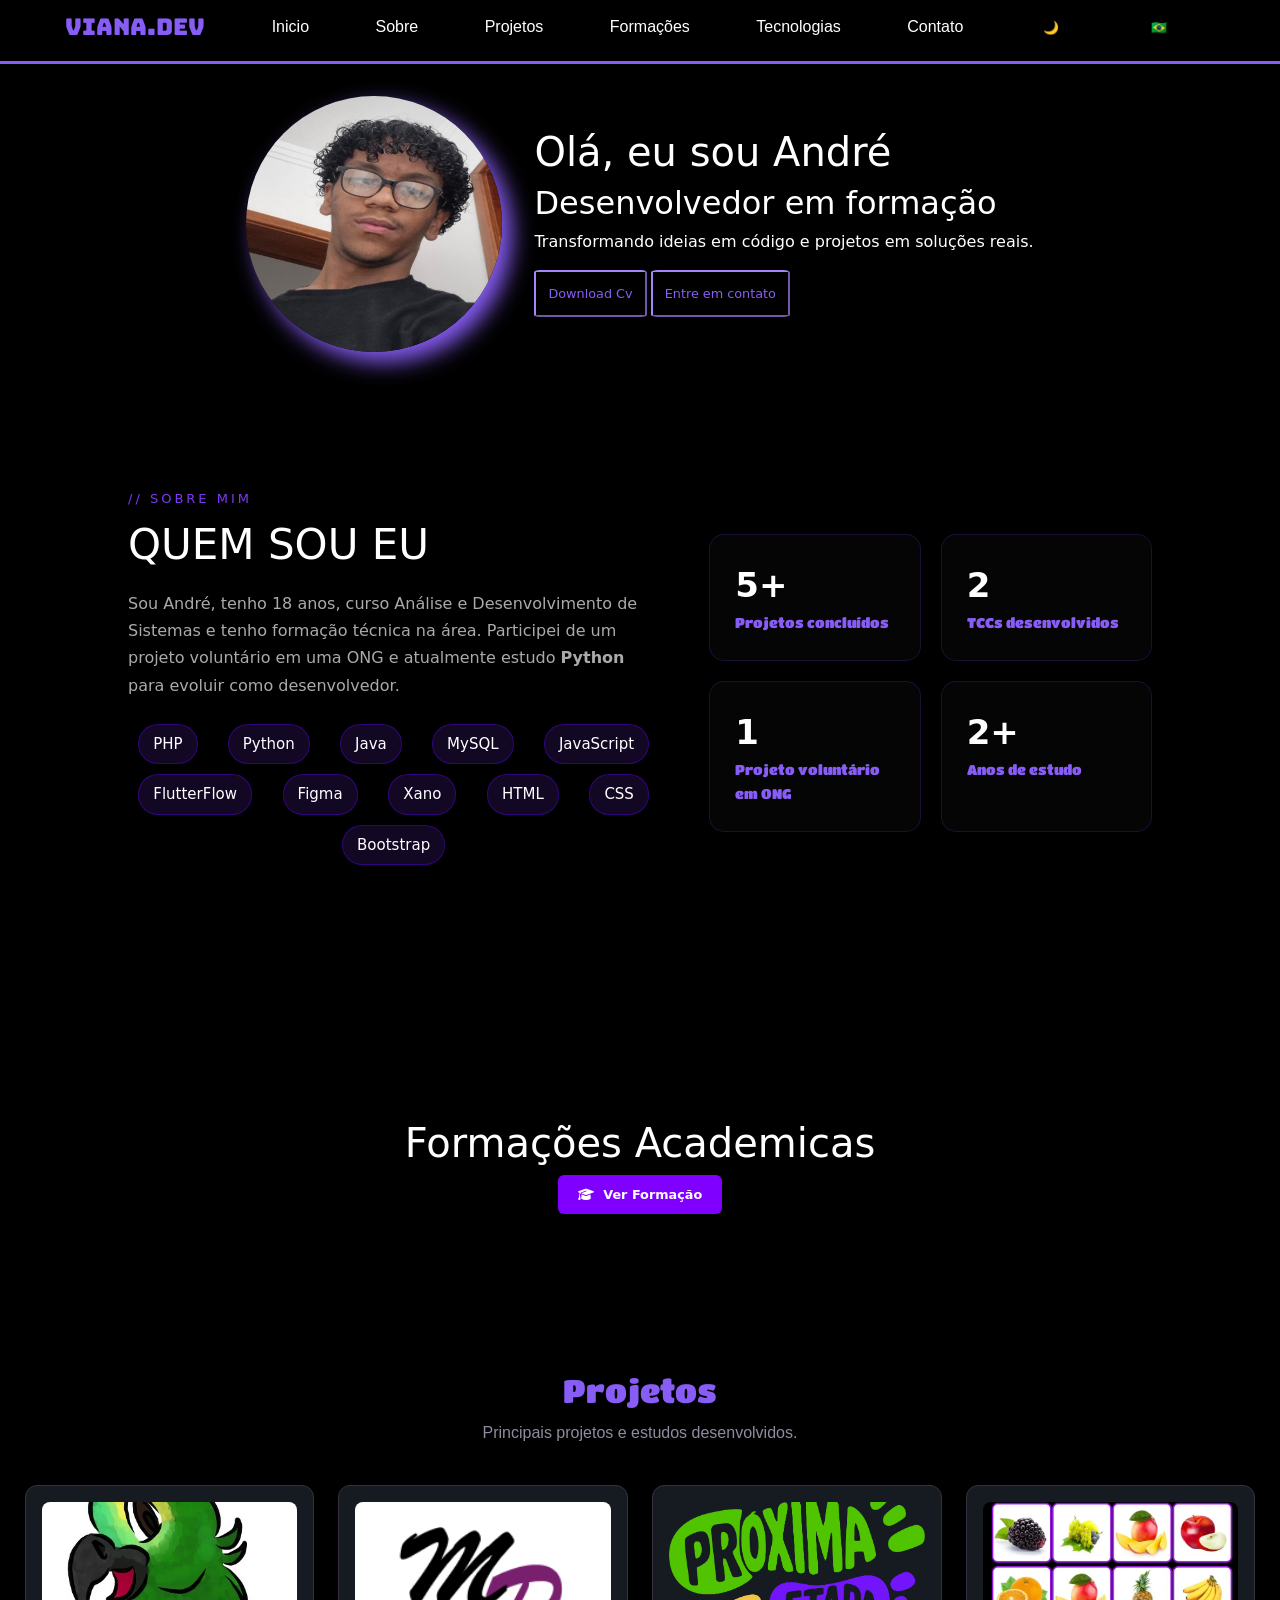
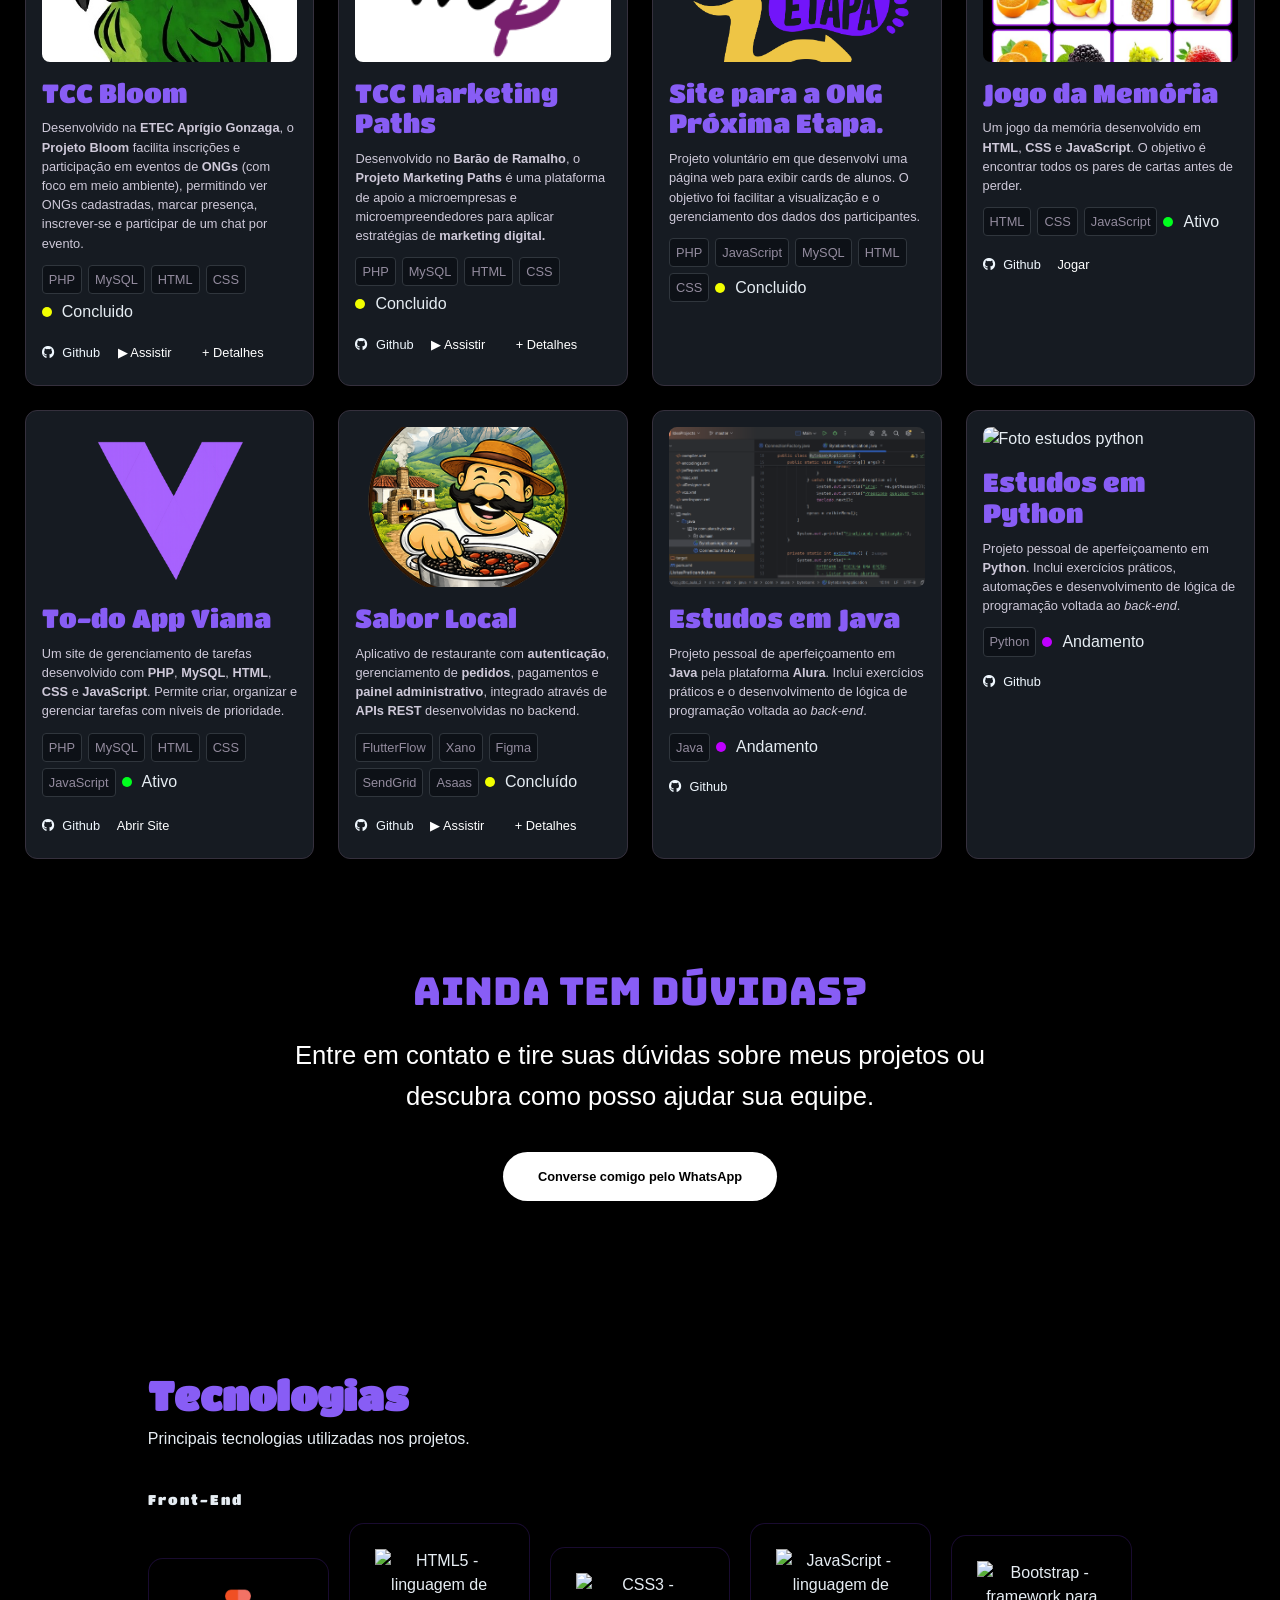
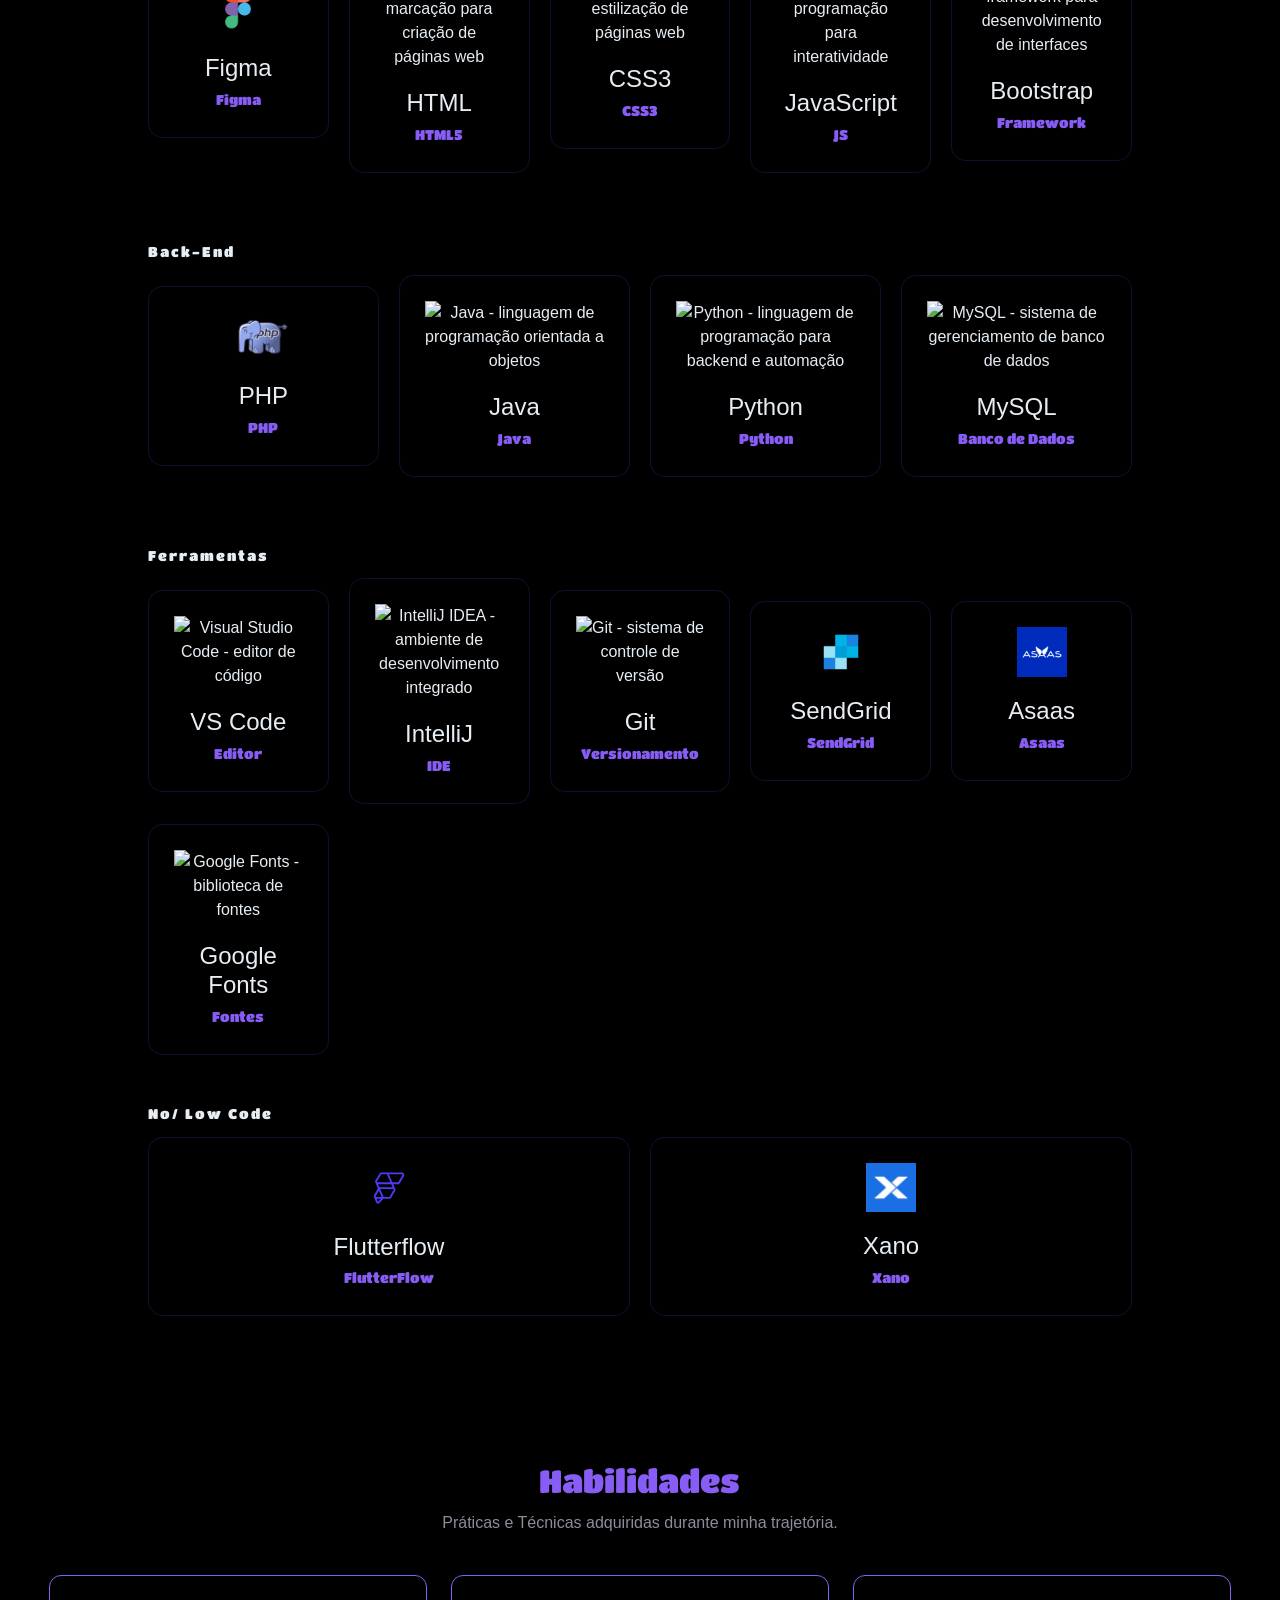
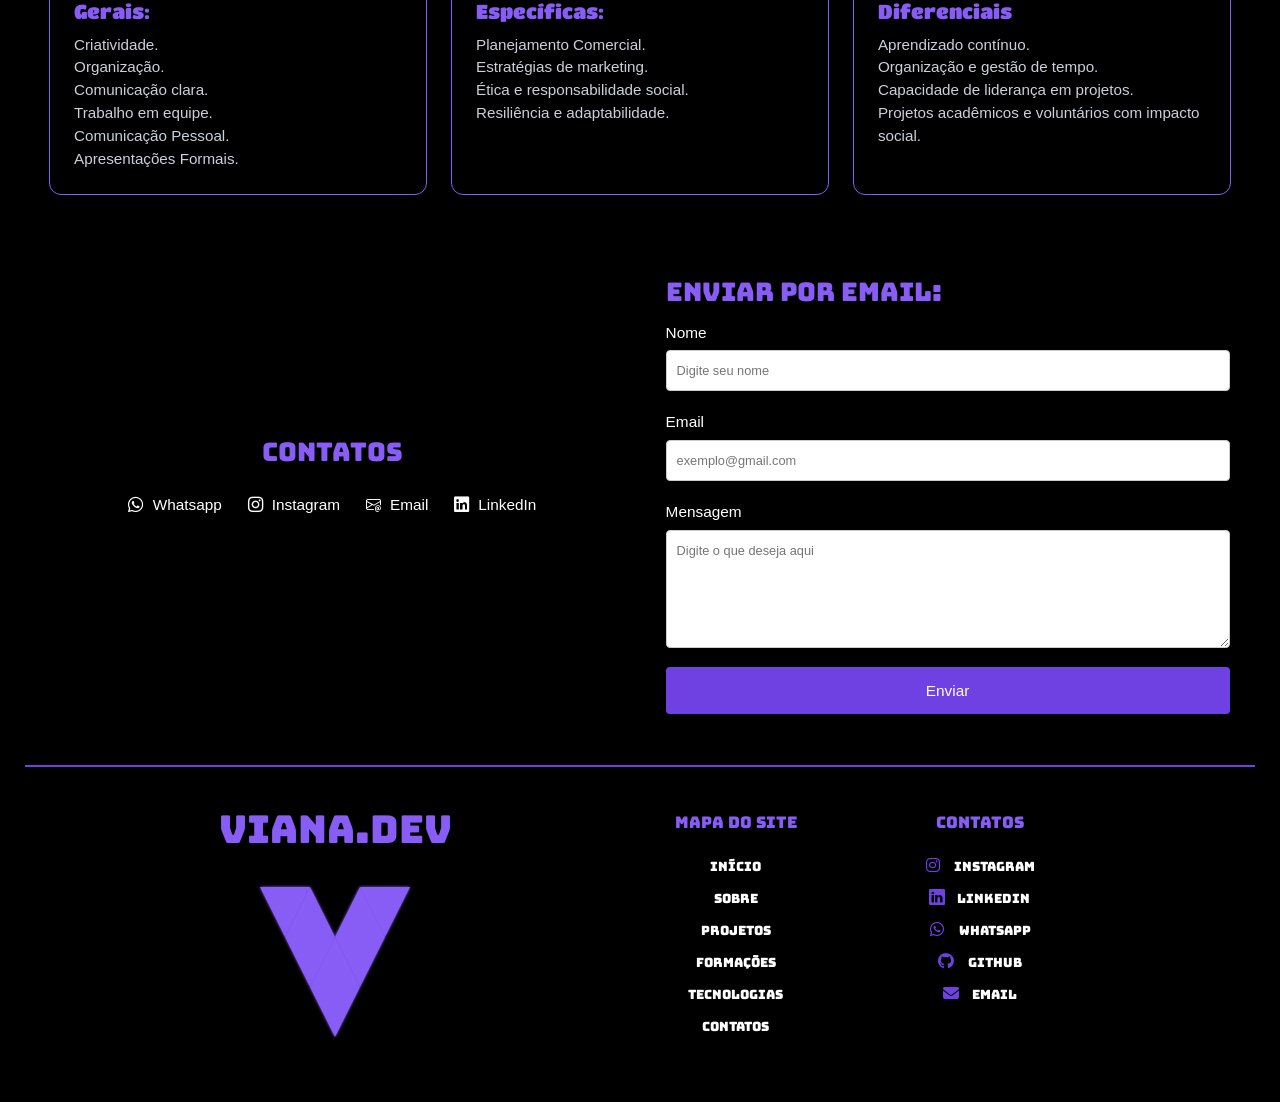
==== commit db260dda: "add img php" ====
--- a/index.html
+++ b/index.html
@@ -680,7 +680,7 @@
     <ul class="tech-grid">
       <li class="tech-card" tabindex="0">
         <img class="tech-icon"
-          src="https://cdn.jsdelivr.net/gh/devicons/devicon/icons/php/php-original.svg"
+          src="img/img/php.png"
           alt="PHP - linguagem de programação para backend">
         <h4 class="tech-name">PHP</h4>
         <span class="tech-desc">PHP</span>
--- a/css/portifolio.css
+++ b/css/portifolio.css
@@ -2398,6 +2398,37 @@
 border-bottom:80px solid transparent;
 }
 
+/* ICON */
+.tech-icon {
+  width: 100px;
+  margin-bottom: 20px;
+}
+.tech-name {
+  margin: 20px 0 10px;
+}
+.tech-desc {
+  font-size: 28px;
+    color: rgb(136, 93, 245);
+  font-family: "Titan One", sans-serif;
+  font-style: normal;
+}
+/* CATEGORIA */
+.tech-category {
+  margin: 60px 0 30px;
+  font-family: "Titan One", sans-serif;
+  font-style: normal;
+  letter-spacing: 4px;
+  font-size: 28px;
+}
+.tech-title {
+  font-size: 80px;
+  font-weight: bold;
+    color: rgb(136, 93, 245);
+  font-family: "Titan One", sans-serif;
+  font-style: normal;
+}
+p{font-size: 28px;}
+
 .triA { transform:rotate(180deg) translateX(-80px);}
 .triB { transform:translateX(40px);}
 .triC { transform:rotate(180deg) translateX(-40px);}
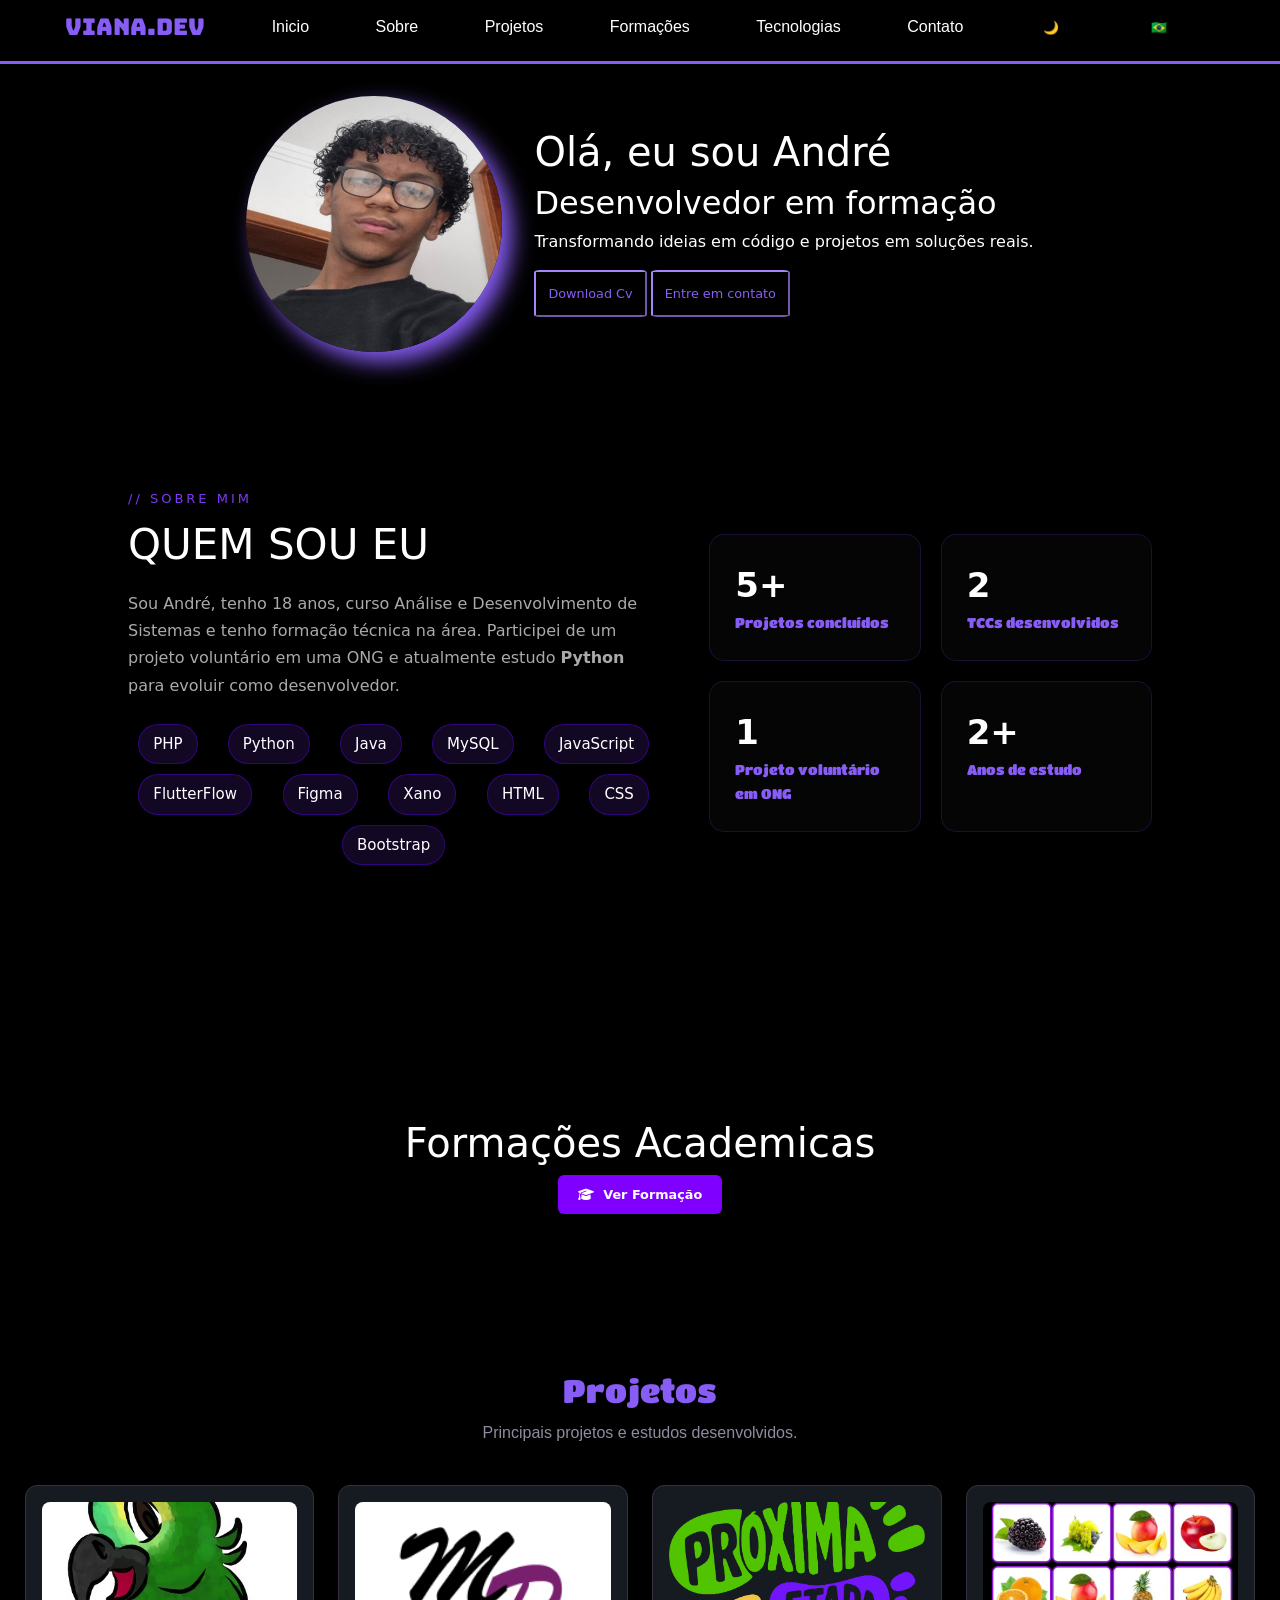
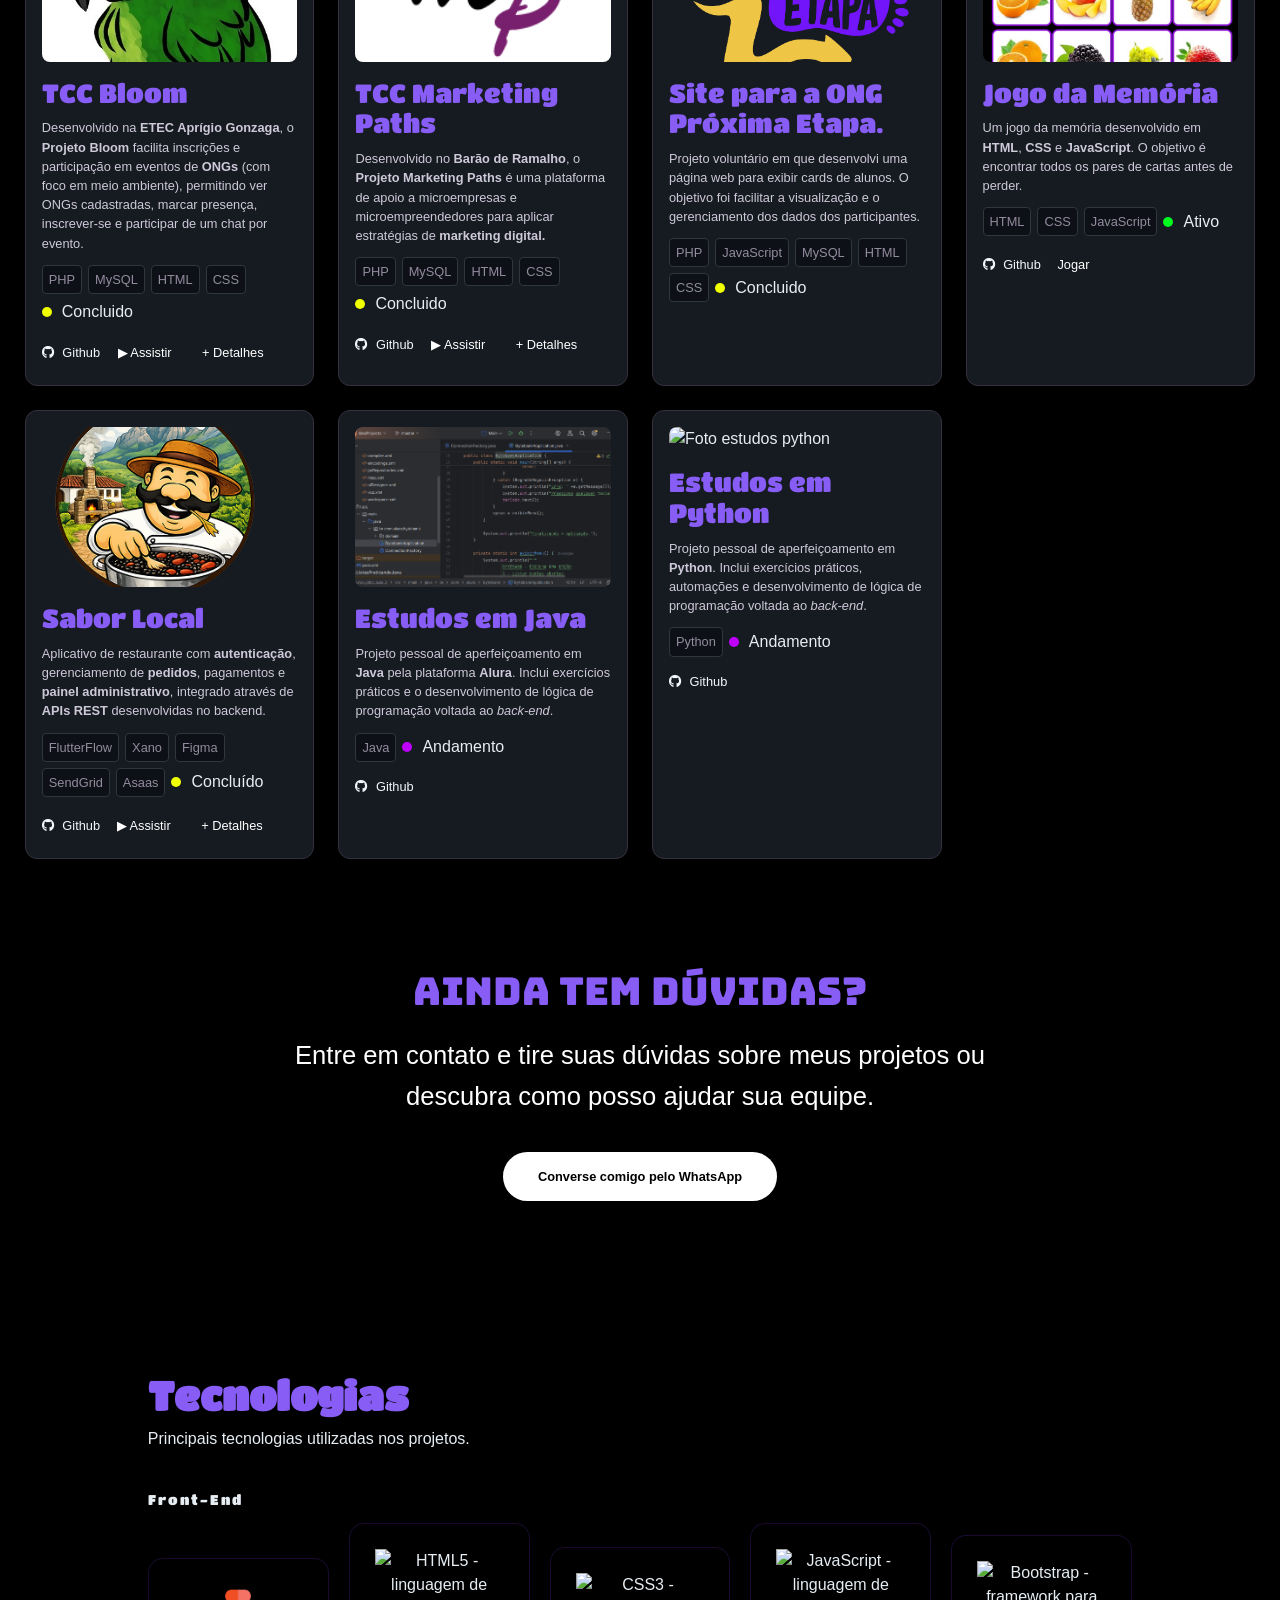
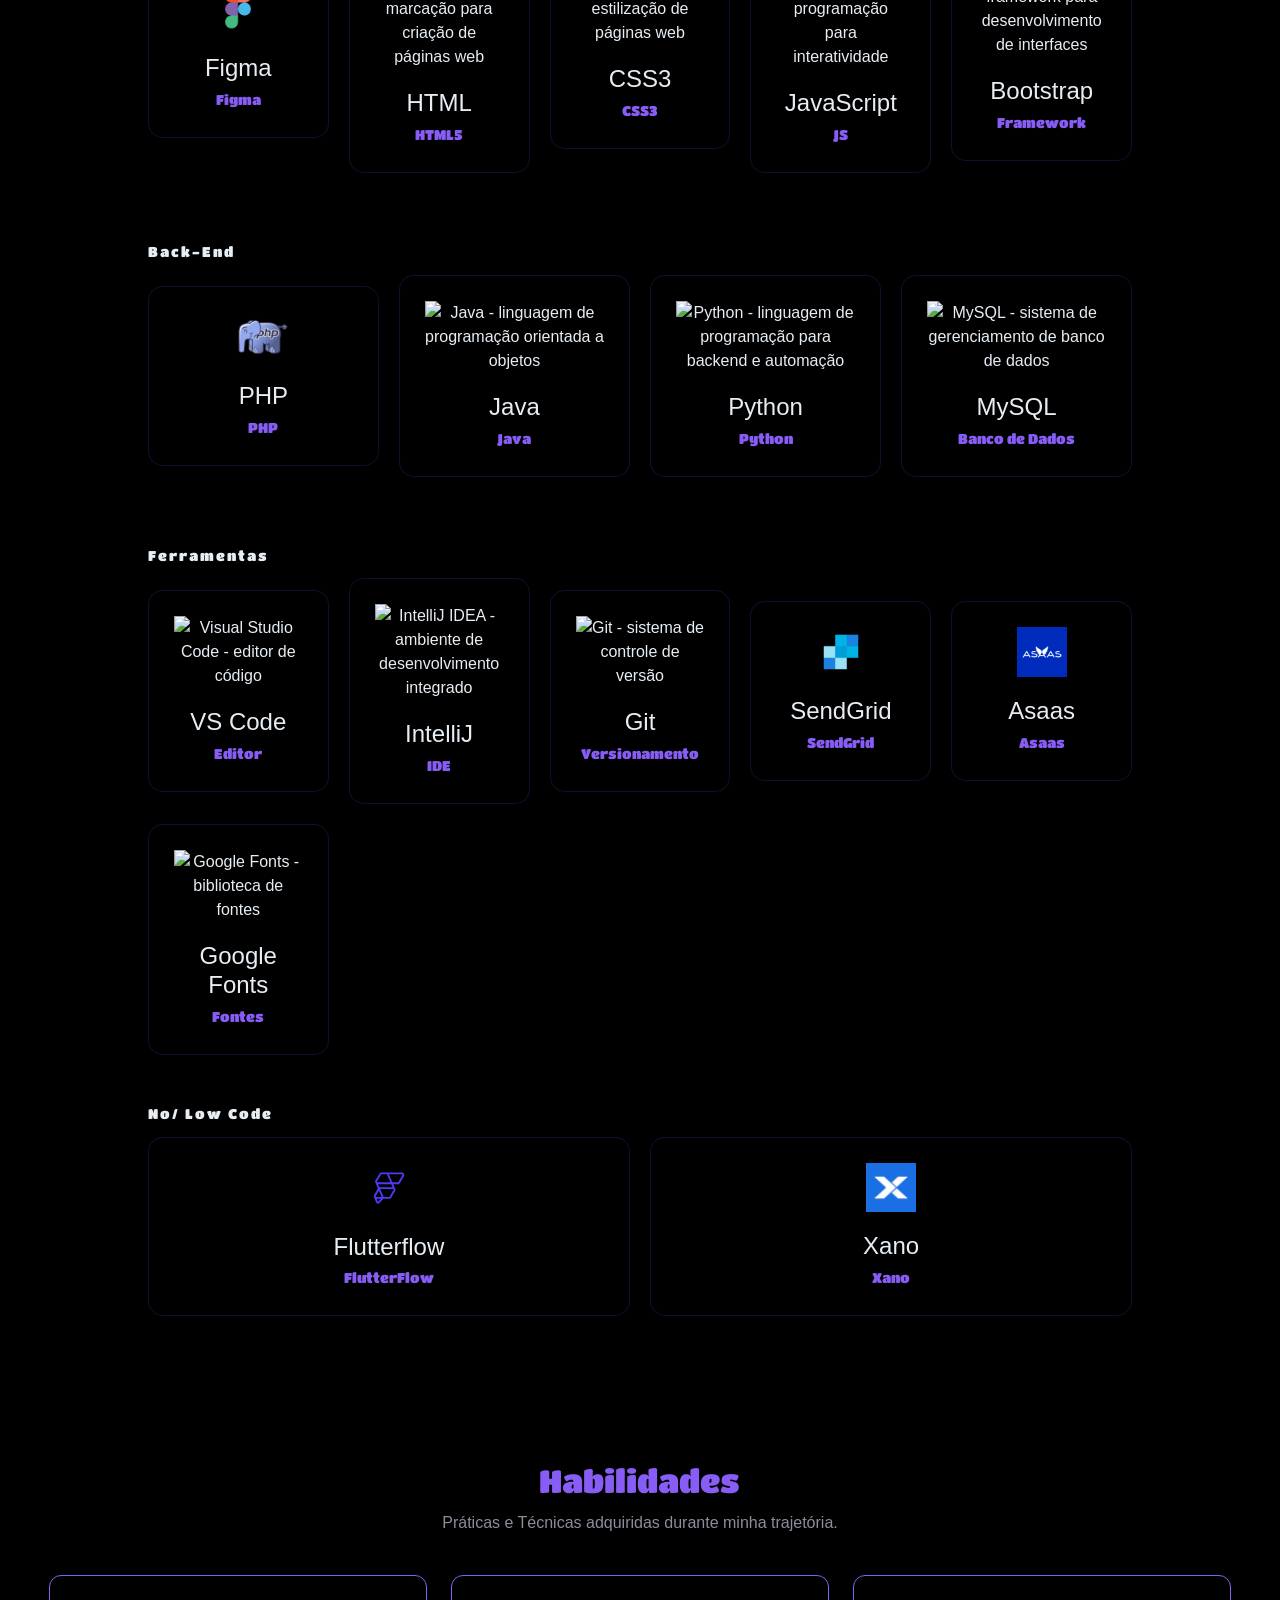
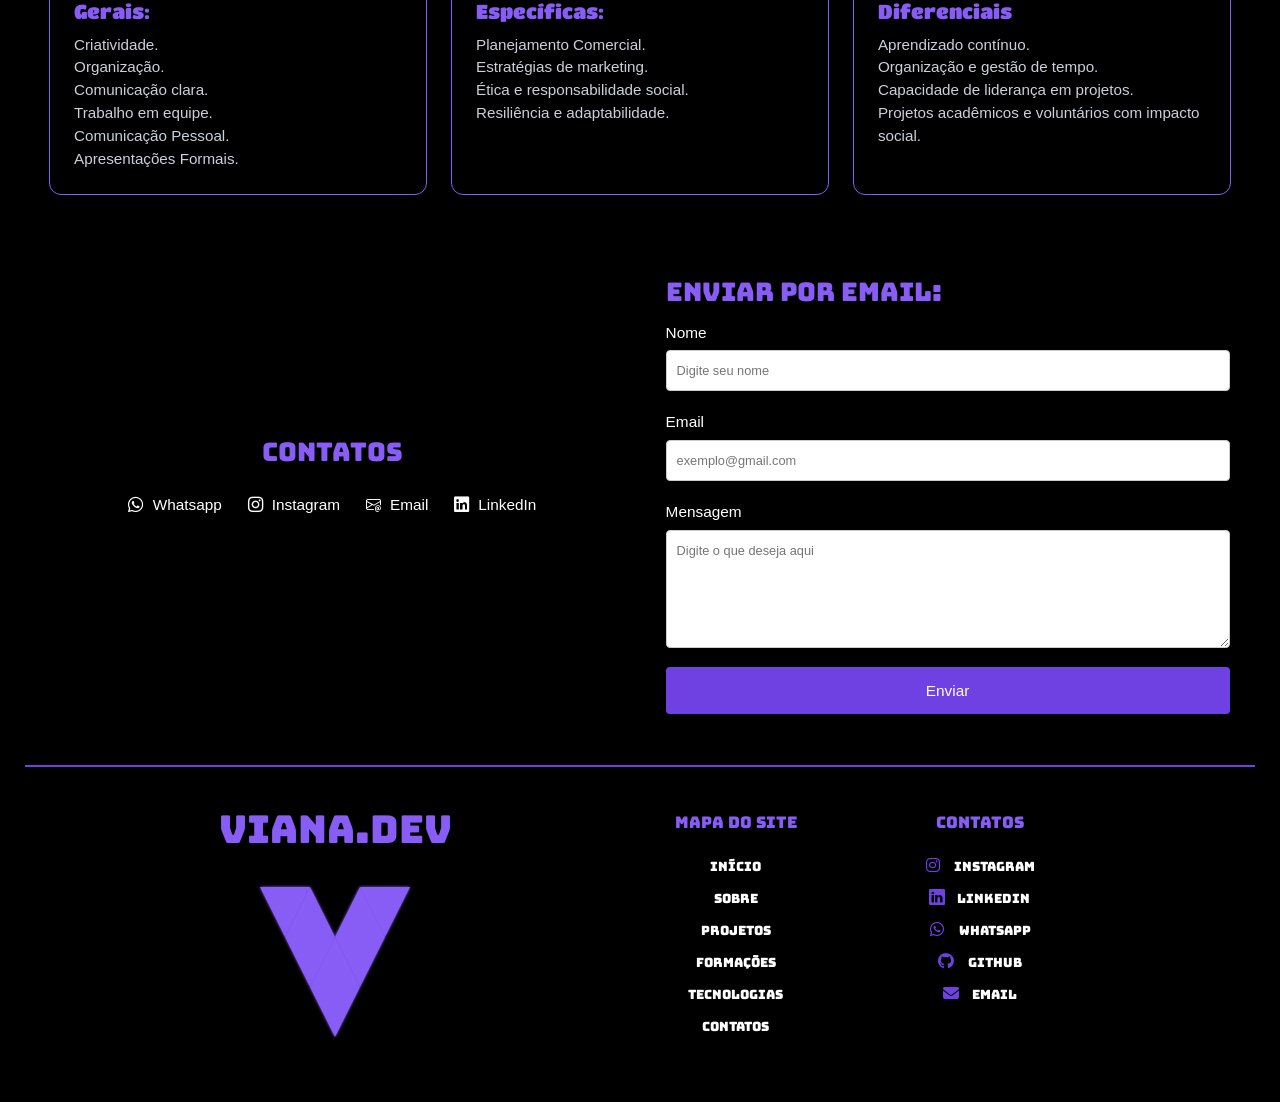
==== commit 1d5b02f7: "remove To-do App Viana project section from index.html" ====
--- a/index.html
+++ b/index.html
@@ -391,62 +391,6 @@
               </a>
             </div>
           </article>
-<article class="projeto">
-  <img src="img/img/logoV.png" alt="Todo App Viana" class="projeto-img">
-  
-  <div class="projeto-conteudo">
-    
-    <h3 class="projeto-titulo"
-      data-pt="To-do App Viana"
-      data-en="To-do App Viana">
-      To-do App Viana
-    </h3>
-
-    <p class="projeto-descricao"
-      data-pt="Um site de gerenciamento de tarefas desenvolvido com PHP, MySQL, HTML, CSS e JavaScript. Permite criar, organizar e gerenciar tarefas com níveis de prioridade."
-      data-en="A task management application developed with PHP, MySQL, HTML, CSS and JavaScript. It allows users to create, organize and manage tasks with priority levels.">
-      
-      Um site de gerenciamento de tarefas desenvolvido com 
-      <strong>PHP</strong>, 
-      <strong>MySQL</strong>, 
-      <strong>HTML</strong>, 
-      <strong>CSS</strong> e 
-      <strong>JavaScript</strong>. 
-      Permite criar, organizar e gerenciar tarefas com níveis de prioridade.
-      
-    </p>
-
-    <div class="projeto-tecnologias">
-      <span class="tech scroll-ativo">PHP</span>
-      <span class="tech scroll-ativo">MySQL</span>
-      <span class="tech scroll-ativo">HTML</span>
-      <span class="tech scroll-ativo">CSS</span>
-      <span class="tech scroll-ativo">JavaScript</span>
-        <div class="status">
-    <div class="status_ativo"></div>
-    <p>Ativo </p>
-      </div>
-    </div>
-
-    <a href="https://github.com/Viana-vv/to-do-app"
-       aria-label="Abrir GitHub em nova aba"
-       target="_blank">
-      <i class="fa-brands fa-github"></i> Github
-    </a>
-
-    <!-- Botão para abrir o app -->
-    <a href="https://todoappviana.infinityfreeapp.com"
-       class="btn"
-       data-pt="Abrir App"
-       data-en="Open App"
-       aria-label="botão para abrir aplicação"
-       target="_blank">
-      Abrir Site
-    </a>
-
-  </div>
-  
-</article>
 
 <article class="projeto">
   <img fetchpriority="auto" src="img/img/saborlocal.png" alt="Projeto Sabor Local" class="projeto-img">
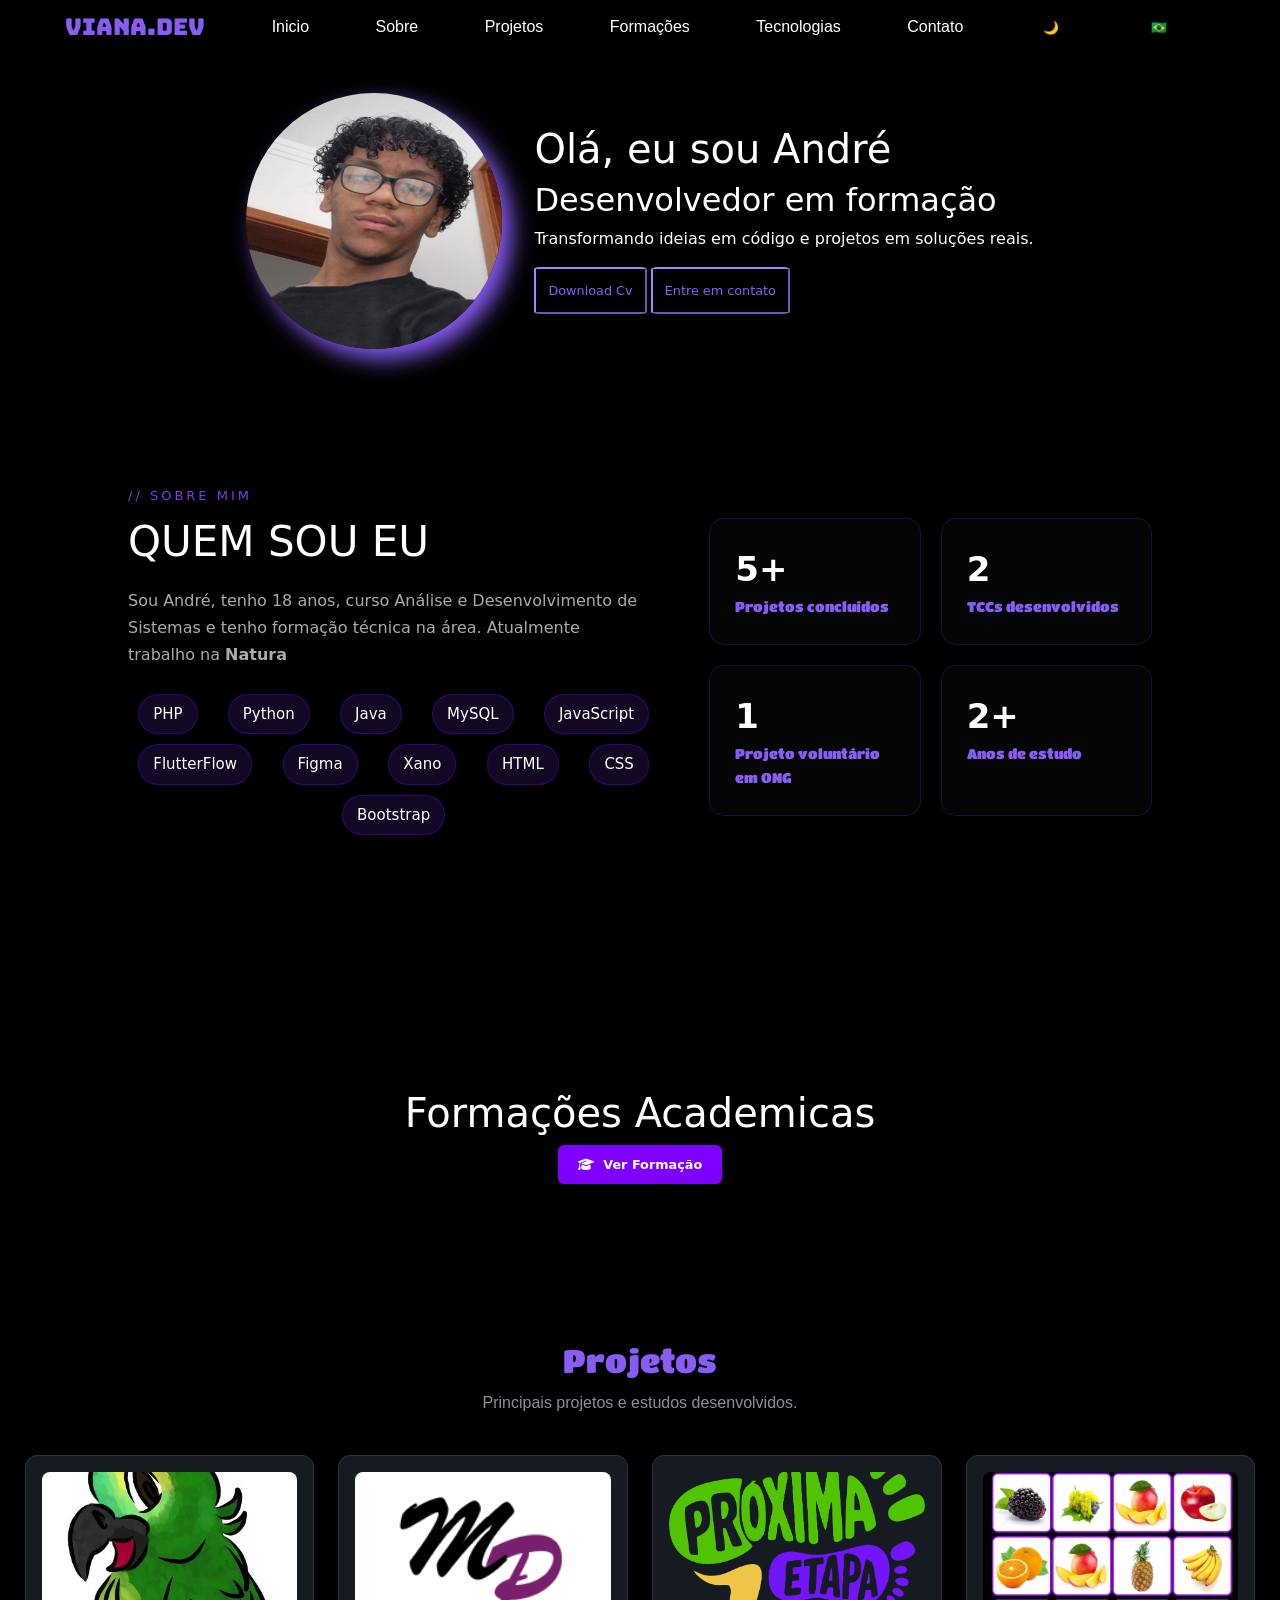
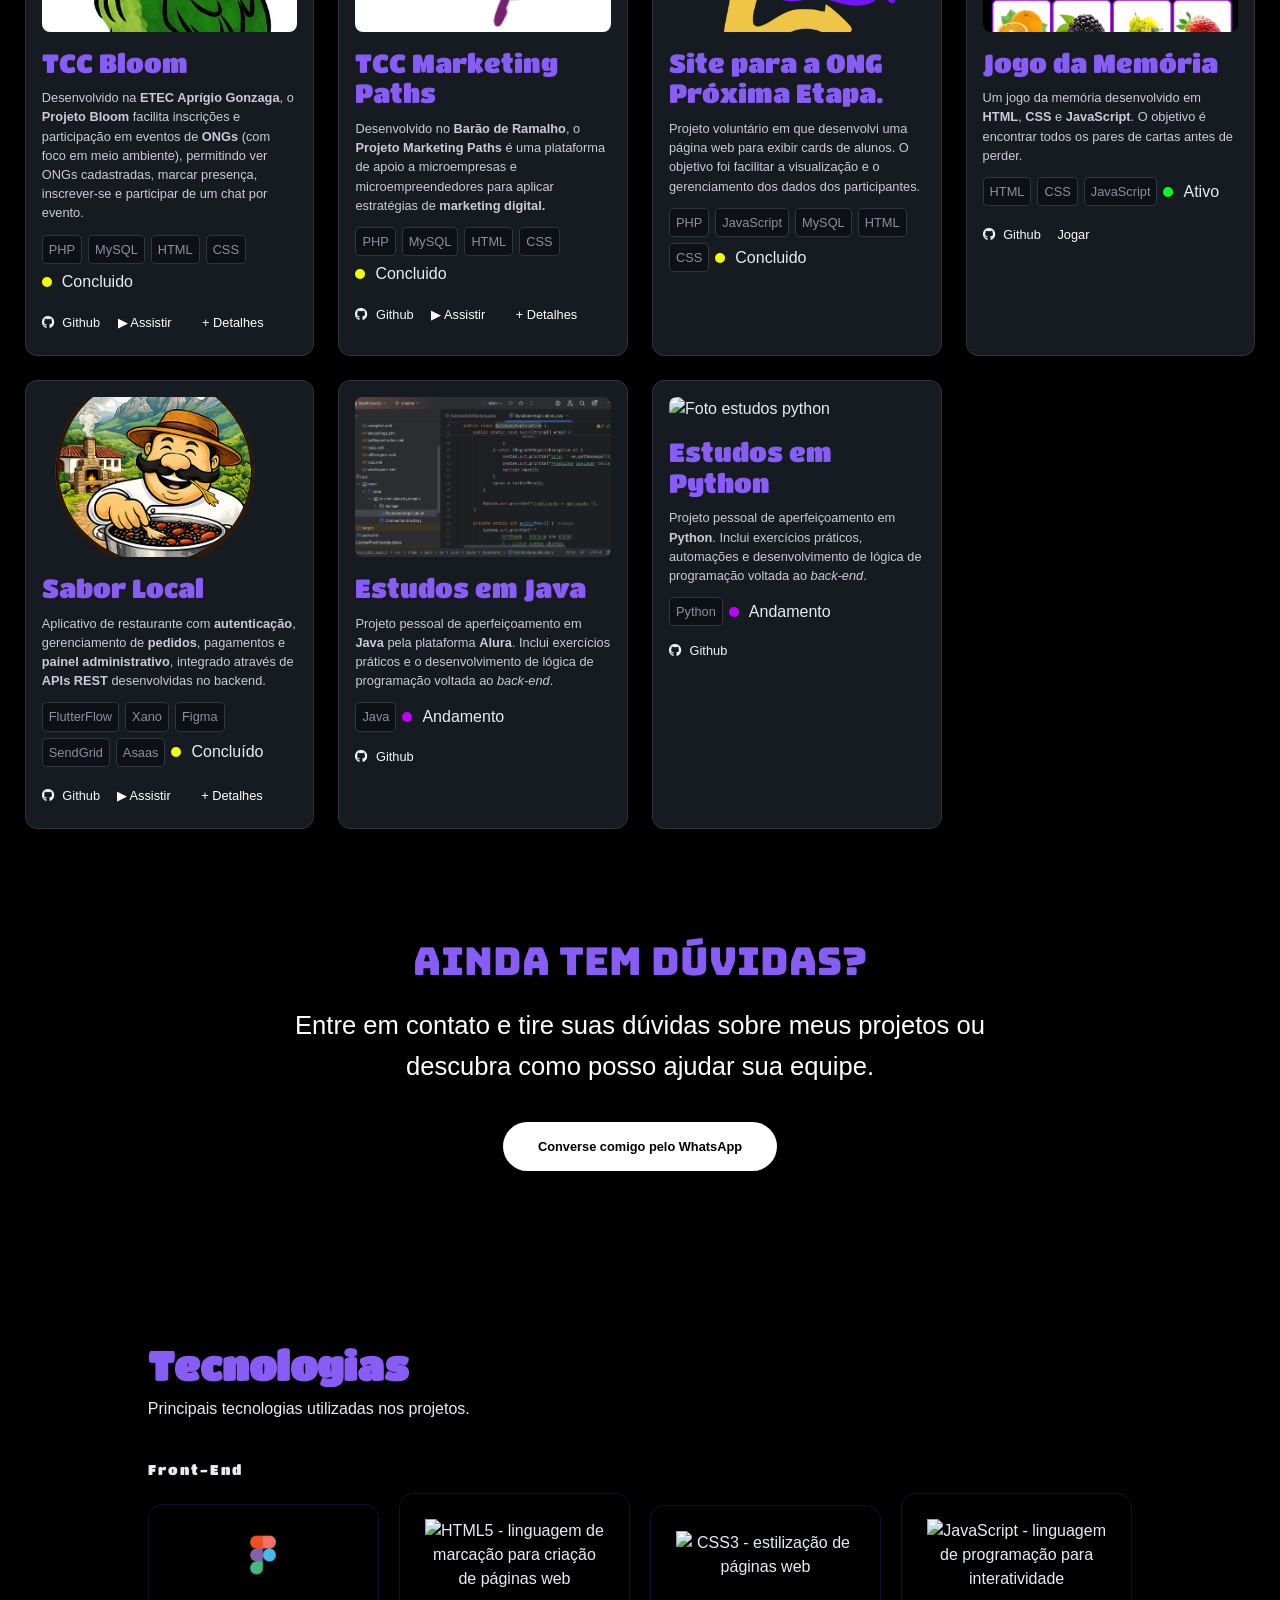
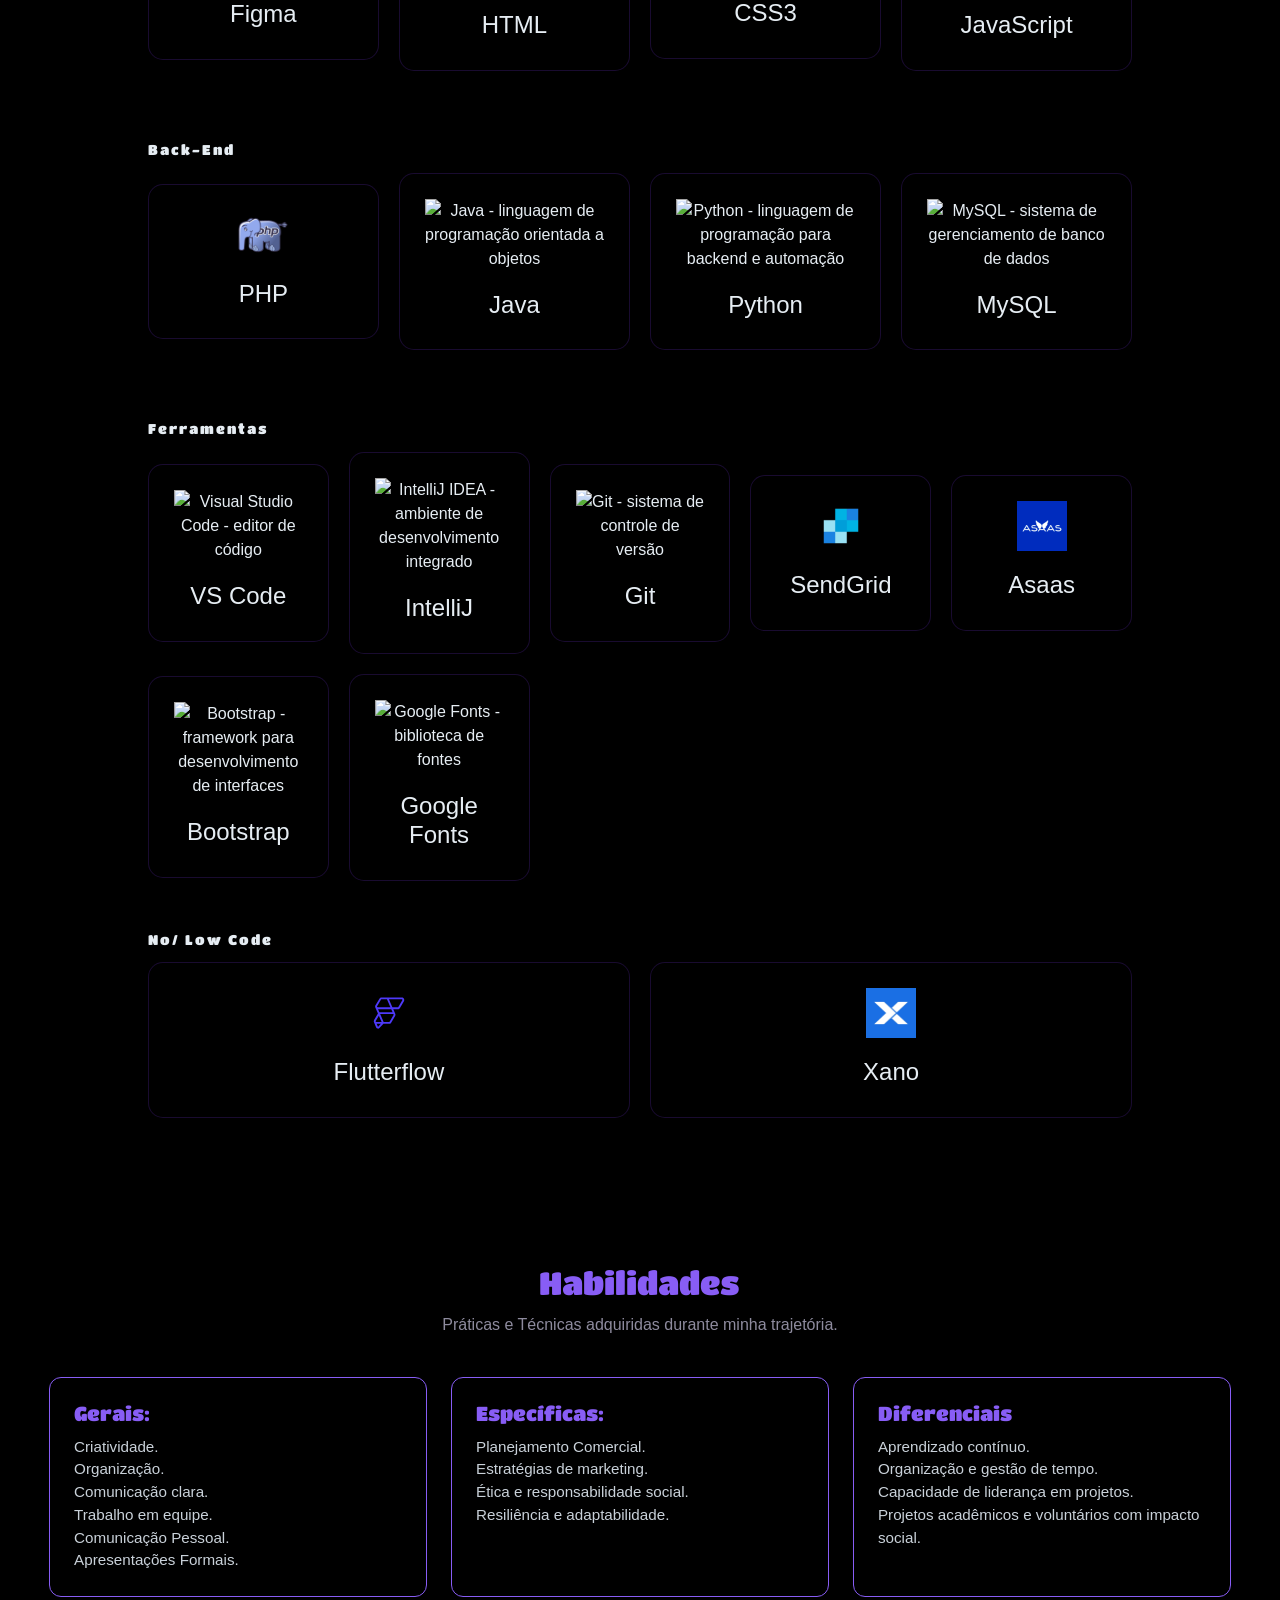
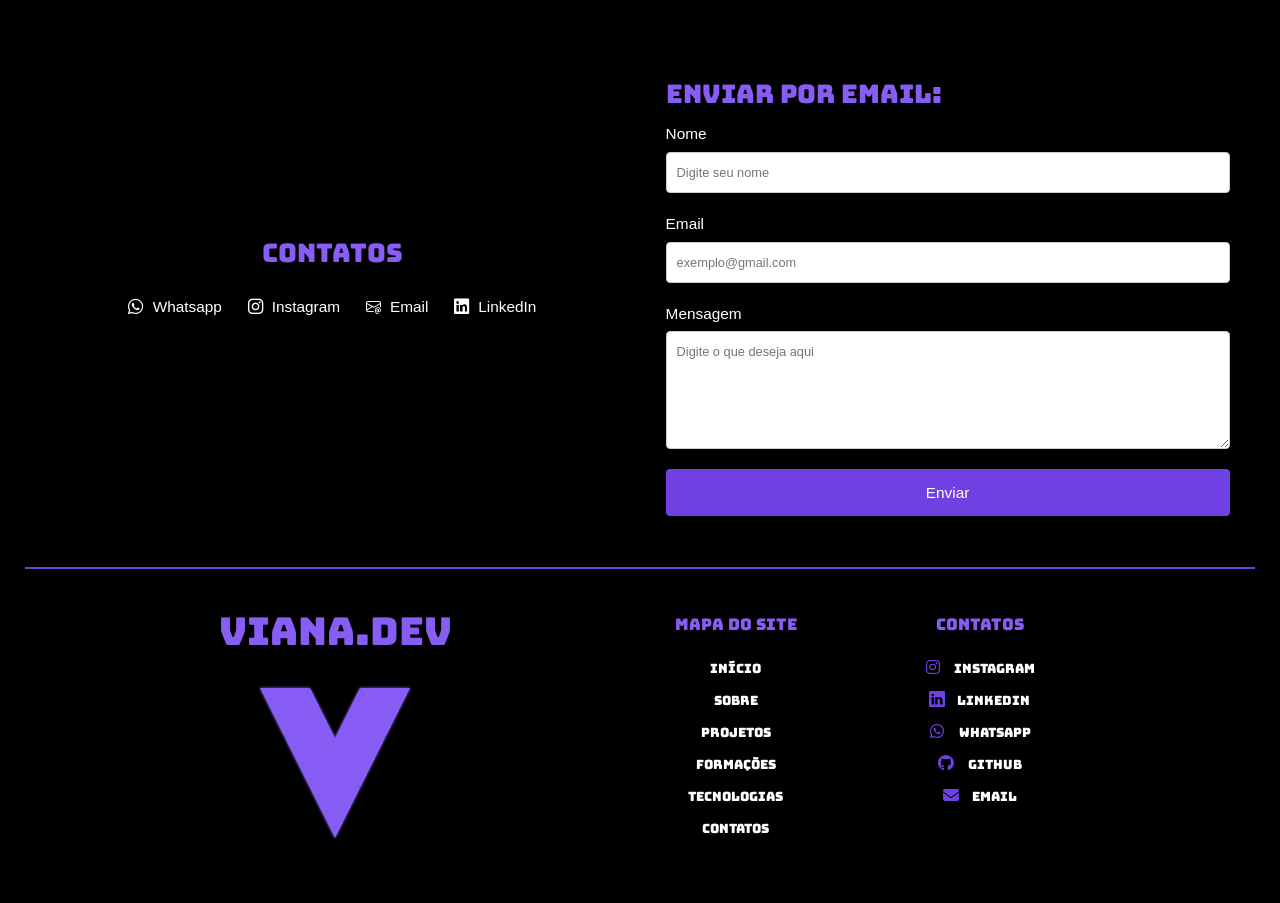
==== commit f77a47e5: "update about section and adjust loading time in JavaScript" ====
--- a/index.html
+++ b/index.html
@@ -170,13 +170,14 @@
         QUEM SOU EU
       </h2>
 
-      <p class="about-text"
-        data-pt="Sou André, tenho 18 anos, curso Análise e Desenvolvimento de Sistemas e tenho formação técnica na área. Tenho experiência com PHP, MySQL, HTML e CSS. Participei de um projeto voluntário em uma ONG e atualmente estudo Java e Python para evoluir como desenvolvedor."
-        data-en="I am André, 18 years old, currently studying Systems Analysis and Development with a technical background in the field. I have experience with PHP, MySQL, HTML and CSS. I participated in a volunteer project for an NGO and I am currently studying Java and Python to grow as a developer.">
+    <p class="about-text"
+        data-pt="Sou André, tenho 18 anos, curso Análise e Desenvolvimento de Sistemas e tenho formação técnica na área. Tenho experiência com PHP, MySQL, HTML e CSS. Atualmente trabalho na Natura "
+        data-en="I am André, 18 years old, currently studying Systems Analysis and Development with a technical background in the field. I have experience with PHP, MySQL, HTML and CSS. I am currently working at Natura ">
 
         Sou André, tenho 18 anos, curso Análise e Desenvolvimento de Sistemas e tenho formação técnica na área.
-        Participei de um projeto voluntário em uma ONG e atualmente estudo <strong>Python</strong> para evoluir como desenvolvedor.
-      </p>
+        Atualmente trabalho na <strong>Natura</strong>
+</p>
+
 
       <!-- Tags -->
       <ul class="about-tags">
@@ -241,7 +242,7 @@
         <section id="formacoes">
           <div
             style="display: flex; justify-content: center;  align-items: center; padding: 10%;flex-direction: column;">
-            <h1 class="formacoes-titulo">Formações Academicas</h1>
+            <h1 class="formacoes-titulo" data-pt="Formações Academicas" data-en="Formations">Formações Academicas</h1>
             <a href="formacao.html" data-pt="Formações" data-en="Formations" id="linkFormacao2"
               alt="Botão link para formações" class="btn-formacao "><i class="fas fa-graduation-cap"></i> Ver
               Formação</a>
@@ -515,18 +516,7 @@
   </div>
 </article>
         </div>
-<!-- 
-      </div>
-    </section>
-<section id="github">
-  <h2>GitHub</h2>
-
-  <img 
-    src="https://ghchart.rshah.org/7c3aed/Viana-vv" 
-    alt="Gráfico de contribuições do GitHub nos últimos 12 meses"
-    class="github-chart">
-</section>
--->
+
 
         <section class="cta-agendamento">
           <div class="cta-container">
@@ -572,7 +562,7 @@
           src="img/img/Figma.png"
           alt="Figma - ferramenta de design">
         <h4 class="tech-name">Figma</h4>
-        <span class="tech-desc">Figma</span>
+     
       </li>
 
       <li class="tech-card" tabindex="0">
@@ -580,7 +570,7 @@
           src="https://cdn.jsdelivr.net/gh/devicons/devicon/icons/html5/html5-original.svg"
           alt="HTML5 - linguagem de marcação para criação de páginas web">
         <h4 class="tech-name">HTML</h4>
-        <span class="tech-desc">HTML5</span>
+    
       </li>
 
       <li class="tech-card" tabindex="0">
@@ -588,7 +578,7 @@
           src="https://cdn.jsdelivr.net/gh/devicons/devicon/icons/css3/css3-original.svg"
           alt="CSS3 - estilização de páginas web">
         <h4 class="tech-name">CSS3</h4>
-        <span class="tech-desc">CSS3</span>
+      
       </li>
 
       <li class="tech-card" tabindex="0">
@@ -596,20 +586,10 @@
           src="https://cdn.jsdelivr.net/gh/devicons/devicon/icons/javascript/javascript-original.svg"
           alt="JavaScript - linguagem de programação para interatividade">
         <h4 class="tech-name">JavaScript</h4>
-        <span class="tech-desc">JS</span>
-      </li>
-
-      <li class="tech-card" tabindex="0">
-        <img class="tech-icon"
-          src="https://cdn.jsdelivr.net/gh/devicons/devicon/icons/bootstrap/bootstrap-original.svg"
-          alt="Bootstrap - framework para desenvolvimento de interfaces">
-        <h4 class="tech-name">Bootstrap</h4>
-        <span class="tech-desc"
-          data-pt="Framework"
-          data-en="Framework">
-          Framework
-        </span>
-      </li>
+     
+      </li>
+
+    
     </ul>
   </section>
 
@@ -627,7 +607,7 @@
           src="img/img/php.png"
           alt="PHP - linguagem de programação para backend">
         <h4 class="tech-name">PHP</h4>
-        <span class="tech-desc">PHP</span>
+   
       </li>
 
       <li class="tech-card" tabindex="0">
@@ -635,7 +615,7 @@
           src="https://cdn.jsdelivr.net/gh/devicons/devicon/icons/java/java-original.svg"
           alt="Java - linguagem de programação orientada a objetos">
         <h4 class="tech-name">Java</h4>
-        <span class="tech-desc">Java</span>
+      
       </li>
 
       <li class="tech-card" tabindex="0">
@@ -643,7 +623,7 @@
           src="https://cdn.jsdelivr.net/gh/devicons/devicon/icons/python/python-original.svg"
           alt="Python - linguagem de programação para backend e automação">
         <h4 class="tech-name">Python</h4>
-        <span class="tech-desc">Python</span>
+      
       </li>
 
       <li class="tech-card" tabindex="0">
@@ -651,11 +631,7 @@
           src="https://cdn.jsdelivr.net/gh/devicons/devicon/icons/mysql/mysql-original.svg"
           alt="MySQL - sistema de gerenciamento de banco de dados">
         <h4 class="tech-name">MySQL</h4>
-        <span class="tech-desc"
-          data-pt="Banco de Dados"
-          data-en="Database">
-          Banco de Dados
-        </span>
+
       </li>
     </ul>
   </section>
@@ -674,11 +650,7 @@
           src="https://cdn.jsdelivr.net/gh/devicons/devicon/icons/vscode/vscode-original.svg"
           alt="Visual Studio Code - editor de código">
         <h4 class="tech-name">VS Code</h4>
-        <span class="tech-desc"
-          data-pt="Editor"
-          data-en="Editor">
-          Editor
-        </span>
+
       </li>
 
       <li class="tech-card" tabindex="0">
@@ -686,7 +658,7 @@
           src="https://cdn.jsdelivr.net/gh/devicons/devicon/icons/intellij/intellij-original.svg"
           alt="IntelliJ IDEA - ambiente de desenvolvimento integrado">
         <h4 class="tech-name">IntelliJ</h4>
-        <span class="tech-desc">IDE</span>
+      
       </li>
 
       <li class="tech-card" tabindex="0">
@@ -694,22 +666,13 @@
           src="https://cdn.jsdelivr.net/gh/devicons/devicon/icons/git/git-original.svg"
           alt="Git - sistema de controle de versão">
         <h4 class="tech-name">Git</h4>
-        <span class="tech-desc"
-          data-pt="Versionamento"
-          data-en="Version Control">
-          Versionamento
-        </span>
       </li>
    <li class="tech-card" tabindex="0">
         <img class="tech-icon"
           src="img/img/sendgrid.png"
           alt="SendGrid - serviço de entrega de emails">
         <h4 class="tech-name">SendGrid</h4>
-        <span class="tech-desc"
-          data-pt="SendGrid"
-          data-en="SendGrid">
-          SendGrid
-        </span>
+
       </li>
       
       <li class="tech-card" tabindex="0">
@@ -717,23 +680,18 @@
           src="img/img/Asaas.png"
           alt="Asaas - plataforma de pagamento">
         <h4 class="tech-name">Asaas</h4>
-        <span class="tech-desc"
-          data-pt="Asaas"
-          data-en="Asaas">
-          Asaas
-        </span>
-      </li>
-
+      </li>
+  <li class="tech-card" tabindex="0">
+        <img class="tech-icon"
+          src="https://cdn.jsdelivr.net/gh/devicons/devicon/icons/bootstrap/bootstrap-original.svg"
+          alt="Bootstrap - framework para desenvolvimento de interfaces">
+        <h4 class="tech-name">Bootstrap</h4>
+      </li>
       <li class="tech-card" tabindex="0">
         <img class="tech-icon"
           src="https://cdn.jsdelivr.net/gh/devicons/devicon/icons/google/google-original.svg"
           alt="Google Fonts - biblioteca de fontes">
         <h4 class="tech-name">Google Fonts</h4>
-        <span class="tech-desc"
-          data-pt="Fontes"
-          data-en="Fonts">
-          Fontes
-        </span>
       </li>
     </ul>
   </section>
@@ -752,11 +710,6 @@
           src="img/img/logoMark_outlinePrimary_transparent.svg"
           alt="FlutterFlow - plataforma de desenvolvimento no/low code">
         <h4 class="tech-name">Flutterflow</h4>
-        <span class="tech-desc"
-          data-pt="FlutterFlow"
-          data-en="FlutterFlow">
-          FlutterFlow
-        </span>
       </li>
 
       <li class="tech-card" tabindex="0">
@@ -764,11 +717,7 @@
           src="img/img/xano.jpeg"
           alt="Xano - plataforma de desenvolvimento no/low code">
         <h4 class="tech-name">Xano</h4>
-        <span class="tech-desc"
-          data-pt="Xano"
-          data-en="Xano">
-          Xano
-        </span>
+
       </li>
     </ul>
   </section>
@@ -997,30 +946,6 @@
                 </ul>
               </div>
             </div>
-
-            <!-- Talvez eu reutilize essa parte em algum momento-->
-
-            <!-- Informações extras 
-    <div class="footer-info">
-      <h3 data-pt="Funcionalidades extras" data-en="Extra Features">Funcionalidades extras</h3>
-      <ul>
-        <li>
-          <button id="toggleTheme2" class="btn" alt="Botão para mudar para modo claro/escuro" name="Botão para mudar para modo claro/escuro" aria-label="Botão modo escuro/claro" data-pt="🌙 / ☀️" data-en="🌙 / ☀️">🌙 / ☀️</button>
-        </li>
-        <li>
-          <button id="toggleLang2" class="btn" alt="Botão para mudar a linguagem" name="Botão para mudar a linguagem" aria-label="Botão de linguagem" data-pt="🇧🇷" data-en="🇺🇸">🇧🇷</button>
-        </li>
-      </ul>
-    </div>
-mais 
-  </div>
--->
-            <!-- Rodapé
-  <div class="footer-bottom">
-    <p data-pt="Desenvolvido por VIANA | " data-en="Developed by VIANA | ">Desenvolvido por VIANA | <a href="https://viana-vv.github.io/portfolio/" target="_blank" data-pt="Conhecer" data-en="See Portfolio">Conhecer</a></p>
-    <p><a href="#inicio" class="back-to-top" data-pt="Voltar ao topo ↑" data-en="Back to top ↑">Voltar ao topo ↑</a></p>
-  </div>
-   inferior -->
         </footer>
 
 
--- a/css/portifolio.css
+++ b/css/portifolio.css
@@ -473,7 +473,6 @@
 }
 
 .box-head {
-  border-bottom: rgb(136, 93, 245) solid 0.4vh;
   transition: background-color 1.0s ease, color 0.4s ease;
 }
  .menu-links {
@@ -1600,7 +1599,6 @@
   .box-head {
     height: auto;
     margin-bottom: 0vh;
-    border-bottom: #a984ff solid 0.4vh;
   }
   .formacoes-titulo{
       font-size: 1.2rem;
